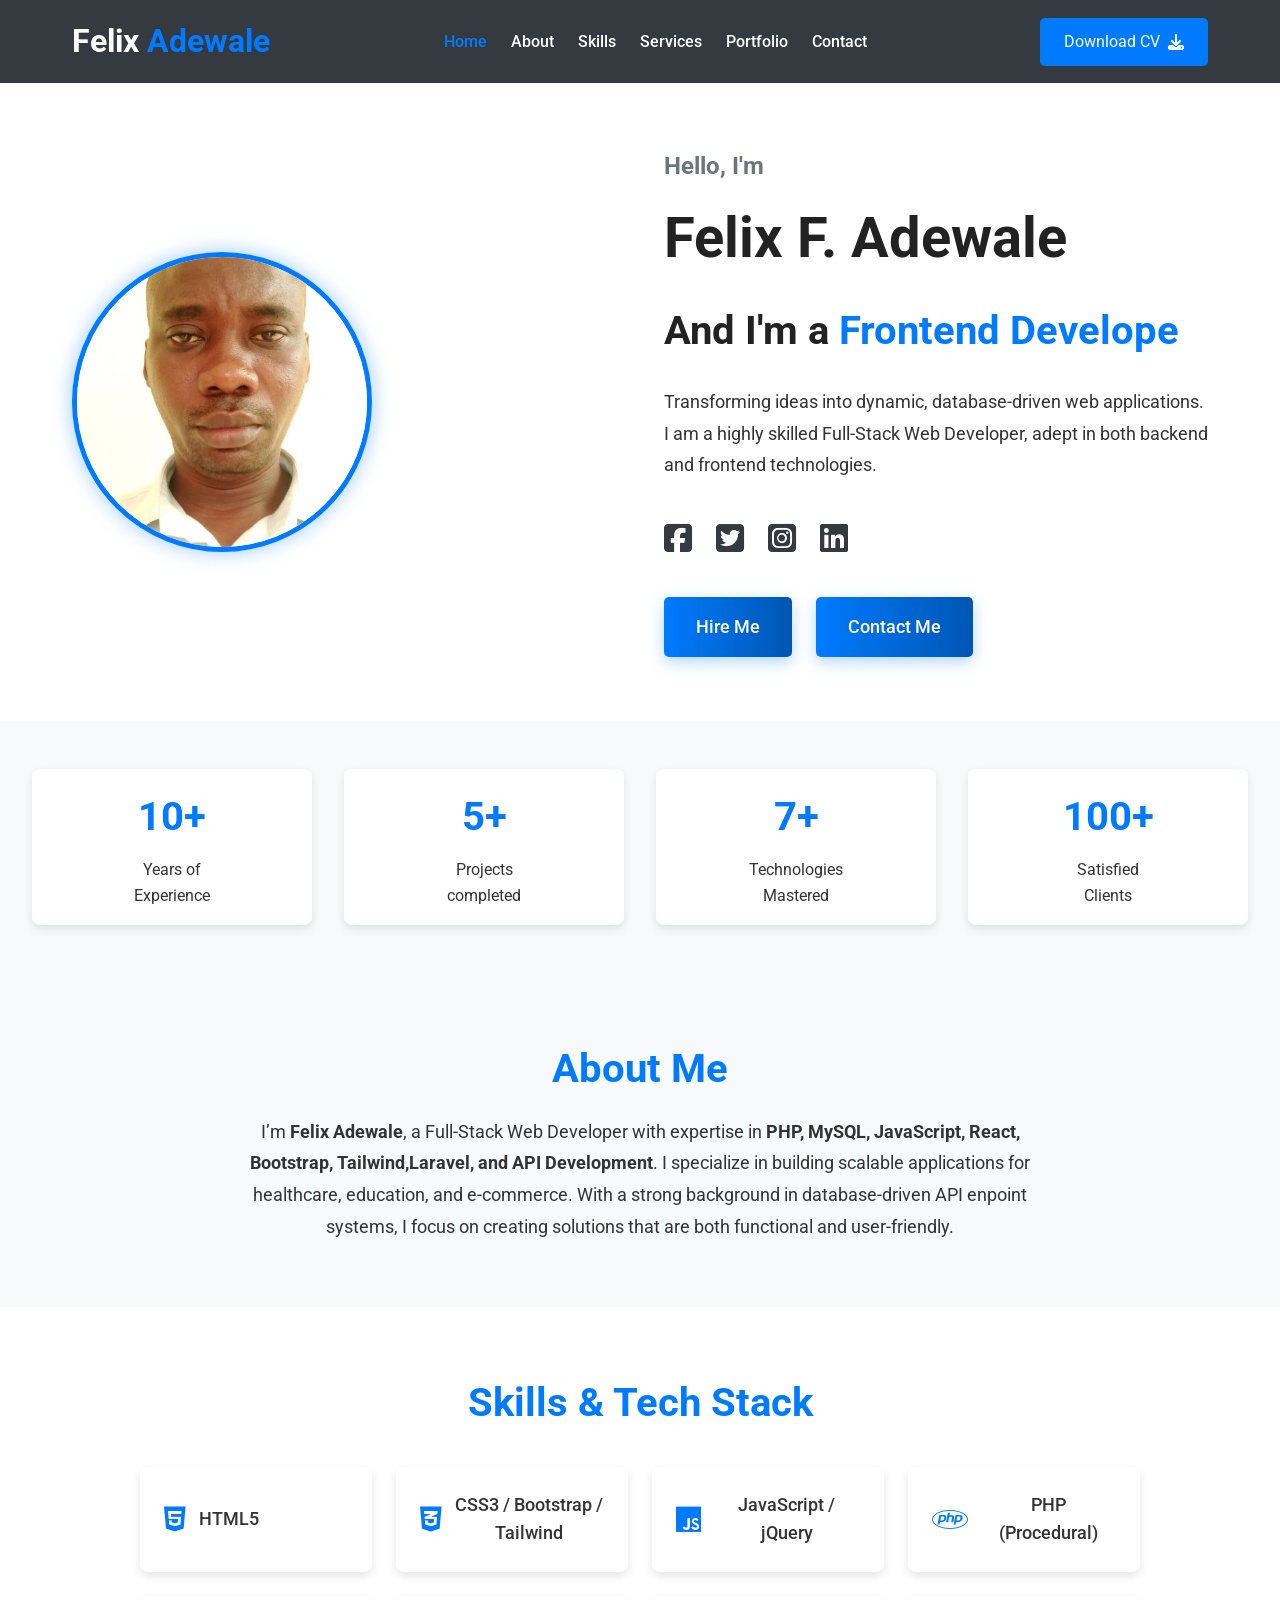
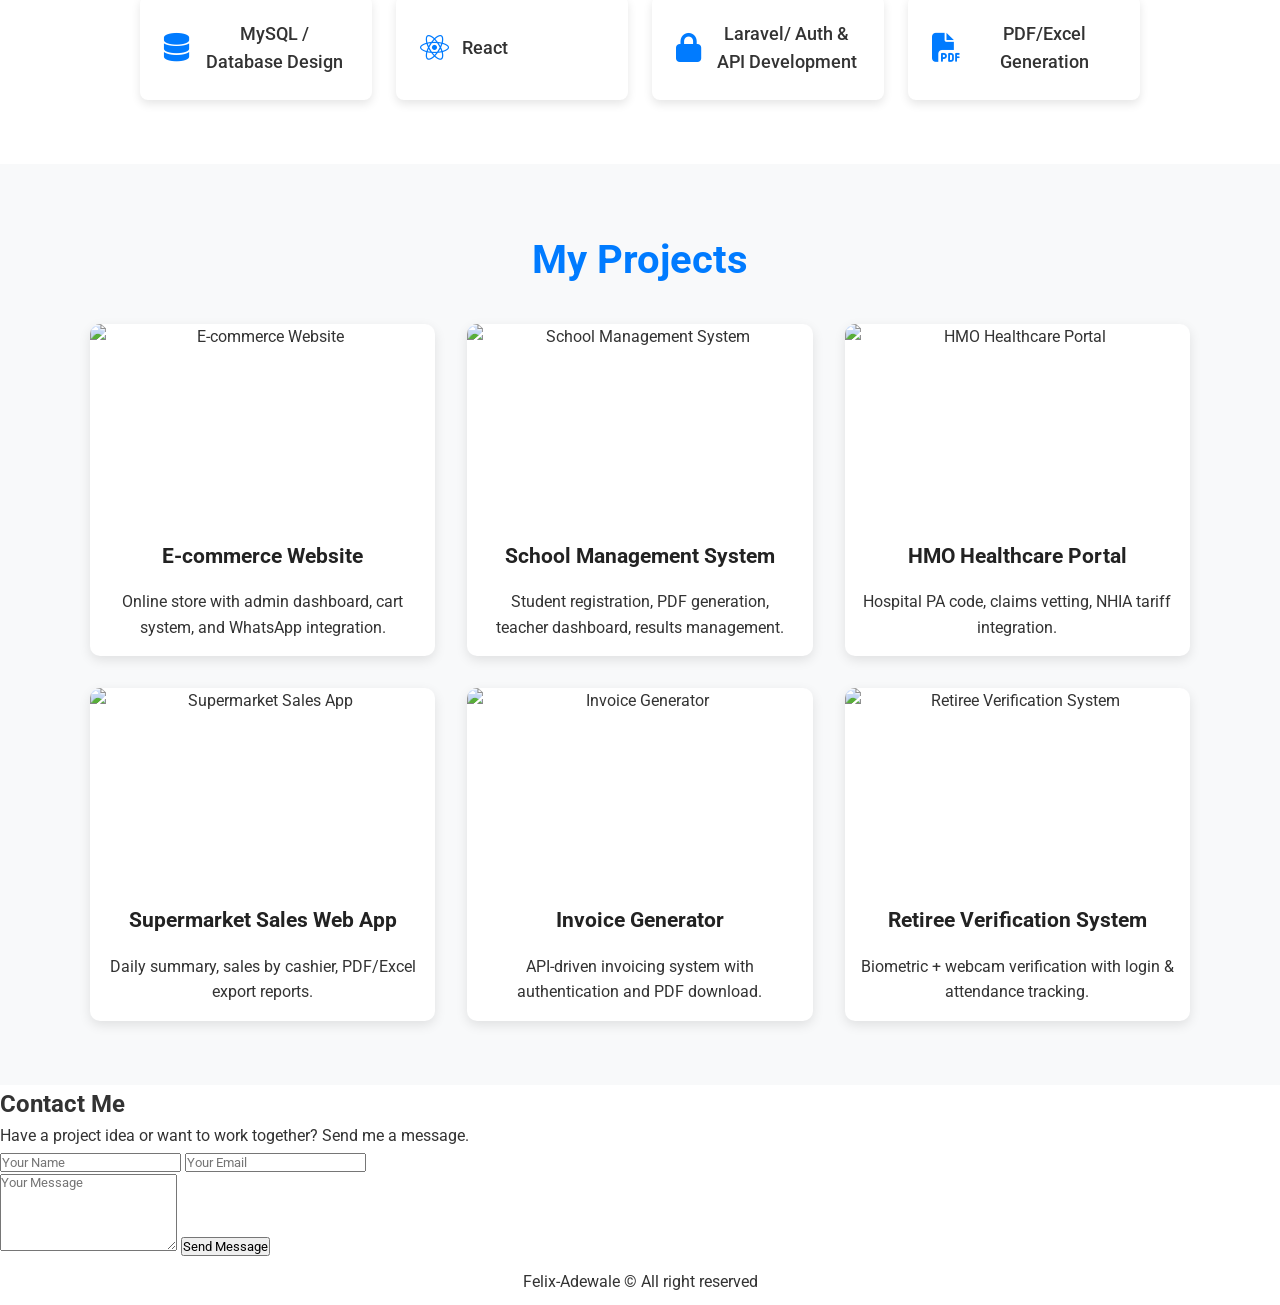
==== index.html @ 38508c54 "updated" ====
<!DOCTYPE html>
<html lang="en">
<head>
    <meta charset="UTF-8">
    <meta name="viewport" content="width=device-width, initial-scale=1.0">
    <title>Felix-Adewale Portfolio</title>
    <link rel="stylesheet" href="https://cdnjs.cloudflare.com/ajax/libs/font-awesome/6.5.2/css/all.min.css" integrity="sha512-SnH5WK+bZxgPHs44uWIX+LLJAJ9/2PkPKZ5QiAj6Ta86w+fsb2TkcmfRyVX3pBnMFcV7oQPJkl9QevSCWr3W6A==" crossorigin="anonymous" referrerpolicy="no-referrer" />
    <link rel="stylesheet" href="style.css">
    <link rel="stylesheet" href="animation.css">
    <script src="https://cdn.tailwindcss.com"></script>
    <link href="https://fonts.googleapis.com/css?family=Roboto&display=swap" rel="stylesheet">
    <script src="app.js" defer></script>
</head>
<body>
    <header>
        <nav class="navbar">
            <a href="#" class="logo" style="--1: 1">Felix<span> Adewale</span></a>

            <div class="hamburger-menu">
                <i class="fa-solid fa-bars"></i>
            </div>

            <ul class="nav-links">
                <li><a href="#" class="active" style="--1: 2">Home</a></li>
                <li><a href="#" style="--1: 3">About</a></li>
                <li><a href="#" style="--1: 4">Skills</a></li>
                <li><a href="#" style="--1: 5">Services</a></li>
                <li><a href="#" style="--1: 6">Portfolio</a></li>
                <li><a href="#" style="--1: 7">Contact</a></li>
            </ul>

            <a href="assets/cv/🌐 Felix Funmibi Adewale Web Developer's Portfolio.docx" target="_blank" class="cvbtn" style="--1:8">Download CV<i class="fa-solid fa-download"></i></a>
        </nav>
    </header>

    <section id="home" class="hero-container">
        <div class="hero-image hero-image-animation">
            <img src="./assets/images/felix.jpg" alt="Felix Adewale">
        </div>

        <div class="hero-content hero-content-animation">
            <h3 style="--1:1">Hello, I'm </h3>
            <h1 style="--1:2">Felix F. Adewale</h1>
            <h2 style="--1:3">And I'm a <span id="typing-text"></span></h2>
            <p style="--1:4">Transforming ideas into dynamic, database-driven web applications. I am a highly skilled Full-Stack Web Developer, adept in both backend and frontend technologies.</p>

            <div class="social-icons" style="--1:5">
                <a href=""><i class="fa-brands fa-square-facebook"></i></a>
                <a href=""><i class="fa-brands fa-square-twitter"></i></a>
                <a href=""><i class="fa-brands fa-square-instagram"></i></a>
                <a href=""><i class="fa-brands fa-linkedin"></i></a> </div>
            
            <div class="hero-btn" style="--1:6">
                <a href="" class="btn">Hire Me</a>
                <a href="" class="btn">Contact Me</a>
            </div>
        </div>
    </section>

    <section class="stats stats-animation">
        <div class="stat">
            <h2>10+</h2>
            <span>Years of<br> Experience</span>
        </div>
        <div class="stat">
            <h2>5+</h2>
            <span>Projects <br>completed</span>
        </div>
        <div class="stat">
            <h2>7+</h2>
            <span>Technologies <br>Mastered</span>
        </div>
        <div class="stat">
            <h2>100+</h2>
            <span>Satisfied <br>Clients</span>
        </div>
    </section>
    <!-- cont'd  -->
         <!-- About Section -->
    <section id="about" class="about">
        <div class="container">
            <h2>About Me</h2>
            <p>
                I’m <strong>Felix Adewale</strong>, a Full-Stack Web Developer with expertise in 
                <strong>PHP, MySQL, JavaScript, React, Bootstrap, Tailwind,Laravel, and API Development</strong>. 
                I specialize in building scalable applications for healthcare, education, and e-commerce. 
                With a strong background in database-driven API enpoint systems, I focus on creating solutions that are both functional and user-friendly.
            </p>
        </div>
    </section>

    <!-- Skills Section -->
    <section id="skills" class="skills">
        <div class="container">
            <h2>Skills & Tech Stack</h2>
            <div class="skills-grid">
                <div class="skill"><i class="fa-brands fa-html5"></i> HTML5</div>
                <div class="skill"><i class="fa-brands fa-css3-alt"></i> CSS3 / Bootstrap / Tailwind</div>
                <div class="skill"><i class="fa-brands fa-js"></i> JavaScript / jQuery</div>
                <div class="skill"><i class="fa-brands fa-php"></i> PHP (Procedural)</div>
                <div class="skill"><i class="fa-solid fa-database"></i> MySQL / Database Design</div>
                <div class="skill"><i class="fa-brands fa-react"></i> React</div>
                <div class="skill"><i class="fa-solid fa-lock"></i> Laravel/ Auth & API Development</div>
                <div class="skill"><i class="fa-solid fa-file-pdf"></i> PDF/Excel Generation</div>
            </div>
        </div>
    </section>

    <!-- Portfolio Section -->
    <section id="portfolio" class="portfolio">
        <div class="container">
            <h2>My Projects</h2>
            <div class="portfolio-grid">
                <div class="project-card">
                    <img src="./assets/images/ecommerce.jpg" alt="E-commerce Website">
                    <h3>E-commerce Website</h3>
                    <p>Online store with admin dashboard, cart system, and WhatsApp integration.</p>
                </div>
                <div class="project-card">
                    <img src="./assets/images/school.jpg" alt="School Management System">
                    <h3>School Management System</h3>
                    <p>Student registration, PDF generation, teacher dashboard, results management.</p>
                </div>
                <div class="project-card">
                    <img src="./assets/images/hmo.png" alt="HMO Healthcare Portal">
                    <h3>HMO Healthcare Portal</h3>
                    <p>Hospital PA code, claims vetting, NHIA tariff integration.</p>
                </div>
                <div class="project-card">
                    <img src="./assets/images/sales.jpg" alt="Supermarket Sales App">
                    <h3>Supermarket Sales Web App</h3>
                    <p>Daily summary, sales by cashier, PDF/Excel export reports.</p>
                </div>
                <div class="project-card">
                    <img src="./assets/images/invoice.jpg" alt="Invoice Generator">
                    <h3>Invoice Generator</h3>
                    <p>API-driven invoicing system with authentication and PDF download.</p>
                </div>
                <div class="project-card">
                    <img src="./assets/images/retiree.jpg" alt="Retiree Verification System">
                    <h3>Retiree Verification System</h3>
                    <p>Biometric + webcam verification with login & attendance tracking.</p>
                </div>
            </div>
        </div>
    </section>
    <!-- Contact Section -->
<section id="contact" class="py-20 bg-gray-50">
  <div class="max-w-4xl mx-auto text-center">
    <h2 class="text-3xl font-bold text-gray-800 mb-6">Contact Me</h2>
    <p class="text-gray-600 mb-8">Have a project idea or want to work together? Send me a message.</p>

    <form action="https://formspree.io/f/mpwyodkz" method="POST" class="space-y-6">
      <div class="grid grid-cols-1 md:grid-cols-2 gap-6">
        <!-- Name -->
        <input 
          type="text" 
          name="name" 
          placeholder="Your Name" 
          class="w-full px-4 py-3 border rounded-lg focus:outline-none focus:ring-2 focus:ring-blue-500"
          required
        />
        <!-- Email -->
        <input 
          type="email" 
          name="email" 
          placeholder="Your Email" 
          class="w-full px-4 py-3 border rounded-lg focus:outline-none focus:ring-2 focus:ring-blue-500"
          required
        />
      </div>

      <!-- Message -->
      <textarea 
        name="message" 
        rows="5" 
        placeholder="Your Message" 
        class="w-full px-4 py-3 border rounded-lg focus:outline-none focus:ring-2 focus:ring-blue-500"
        required
      ></textarea>

      <!-- Submit Button -->
      <button 
        type="submit" 
        class="px-6 py-3 bg-blue-600 text-white rounded-lg shadow hover:bg-blue-700 transition"
      >
        Send Message
      </button>
    </form>
  </div>
</section>

<footer class='footer'>
<p>Felix-Adewale &copy All right reserved</p>
</footer>
</body>
</html>
---- style.css ----
/* Base Styles (for larger screens first, mobile styles will override or adjust) */
:root {
    --primary-color: #007bff;
    --secondary-color: #6c757d;
    --dark-color: #343a40;
    --light-color: #f8f9fa;
    --white-color: #ffffff;
    --text-color: #333;
    --heading-color: #222;
    --gradient-start: #007bff;
    --gradient-end: #0056b3;
}

* {
    margin: 0;
    padding: 0;
    box-sizing: border-box;
    font-family: 'Roboto', sans-serif;
}

body {
    line-height: 1.6;
    color: var(--text-color);
}

a {
    text-decoration: none;
    color: var(--primary-color);
}

ul {
    list-style: none;
}

img {
    max-width: 100%;
    height: auto;
    display: block;
}

/* Header & Navbar */
header {
    background: var(--dark-color);
    color: var(--white-color);
    padding: 1rem 0;
    position: sticky;
    top: 0;
    z-index: 1000;
}

.navbar {
    display: flex;
    justify-content: space-between;
    align-items: center;
    max-width: 1200px;
    margin: 0 auto;
    padding: 0 2rem; /* Add padding for smaller screens */
}

.logo {
    font-size: 2rem;
    font-weight: bold;
    color: var(--white-color);
}

.logo span {
    color: var(--primary-color);
}

.nav-links {
    display: flex; /* Display as row on larger screens */
    gap: 1.5rem;
}

.nav-links li a {
    color: var(--white-color);
    font-weight: 500;
    transition: color 0.3s ease;
}

.nav-links li a:hover,
.nav-links li a.active {
    color: var(--primary-color);
}

.cvbtn {
    background: var(--primary-color);
    color: var(--white-color);
    padding: 0.7rem 1.5rem;
    border-radius: 5px;
    transition: background 0.3s ease;
    display: flex;
    align-items: center;
    gap: 0.5rem;
}

.cvbtn:hover {
    background: var(--gradient-end);
}

.hamburger-menu {
    display: none; /* Hidden on large screens */
    font-size: 2rem;
    cursor: pointer;
    color: var(--white-color);
}

.header-social-icons {
    display: flex; /* Hidden on large screens by default */
    gap: 1rem;
}

.header-social-icons a {
    color: var(--white-color);
    font-size: 1.5rem;
    transition: color 0.3s ease;
}

.header-social-icons a:hover {
    color: var(--primary-color);
}


/* Hero Section */
.hero-container {
    display: flex;
    flex-direction: row; /* Default for larger screens */
    justify-content: center;
    align-items: center;
    gap: 3rem;
    padding: 4rem 2rem;
    max-width: 1200px;
    margin: 0 auto;
}

.hero-image {
    flex: 1;
    text-align: center;
}

.hero-image img {
    border-radius: 50%;
    width: 300px; /* Adjust as needed */
    height: 300px; /* Adjust as needed */
    object-fit: cover;
    border: 5px solid var(--primary-color);
    box-shadow: 0 0 20px rgba(0, 123, 255, 0.4);
}

.hero-content {
    flex: 1;
    text-align: left;
}

.hero-content h3 {
    font-size: 1.5rem;
    color: var(--secondary-color);
    margin-bottom: 0.5rem;
}

.hero-content h1 {
    font-size: 3.5rem;
    color: var(--heading-color);
    margin-bottom: 1rem;
}

.hero-content h2 {
    font-size: 2.5rem;
    color: var(--heading-color);
    margin-bottom: 1.5rem;
}

.hero-content h2 span {
    color: var(--primary-color);
}

.hero-content p {
    font-size: 1.1rem;
    line-height: 1.8;
    margin-bottom: 2rem;
}

.social-icons {
    display: flex;
    gap: 1.5rem;
    margin-bottom: 2rem;
}

.social-icons a {
    font-size: 2rem;
    color: var(--dark-color);
    transition: color 0.3s ease;
}

.social-icons a:hover {
    color: var(--primary-color);
}

.hero-btn {
    display: flex;
    gap: 1.5rem;
}

.btn {
    background: linear-gradient(to right, var(--gradient-start), var(--gradient-end));
    color: var(--white-color);
    padding: 1rem 2rem;
    border-radius: 5px;
    font-size: 1.1rem;
    font-weight: 500;
    transition: transform 0.3s ease, box-shadow 0.3s ease;
    box-shadow: 0 5px 15px rgba(0, 123, 255, 0.3);
}

.btn:hover {
    transform: translateY(-3px);
    box-shadow: 0 8px 20px rgba(0, 123, 255, 0.4);
}

/* Stats Section */
.stats {
    display: flex;
    justify-content: space-around;
    align-items: center;
    padding: 3rem 2rem;
    background-color: var(--light-color);
    text-align: center;
    flex-wrap: wrap; /* Allow items to wrap on smaller screens */
    gap: 2rem; /* Gap between stat items */
}

.stat {
    flex: 1;
    min-width: 150px; /* Ensure stats don't get too small */
    padding: 1rem;
    background-color: var(--white-color);
    border-radius: 8px;
    box-shadow: 0 4px 10px rgba(0, 0, 0, 0.1);
    transition: transform 0.3s ease;
}

.stat:hover {
    transform: translateY(-5px);
}

.stat h2 {
    font-size: 2.5rem;
    color: var(--primary-color);
    margin-bottom: 0.5rem;
}

.stat span {
    font-size: 1rem;
    color: var(--text-color);
    line-height: 1.4;
}

/* --- Media Queries --- */

/* For screens smaller than 992px (typical for tablets and smaller desktops) */
@media (max-width: 992px) {
    .navbar {
        padding: 0 1.5rem;
    }

    .nav-links {
        gap: 1rem;
    }

    .cvbtn {
        padding: 0.6rem 1.2rem;
        font-size: 0.9rem;
    }

    .hero-container {
        flex-direction: column; /* Stack image and content vertically */
        text-align: center; /* Center text for stacked layout */
        padding: 3rem 1.5rem;
    }

    .hero-image {
        margin-bottom: 2rem;
    }

    .hero-content {
        text-align: center; /* Center text for stacked layout */
    }

    .hero-content h1 {
        font-size: 3rem;
    }

    .hero-content h2 {
        font-size: 2rem;
    }

    .social-icons {
        justify-content: center; /* Center social icons */
    }

    .hero-btn {
        justify-content: center; /* Center buttons */
    }

    .stats {
        flex-direction: column; /* Stack stats vertically */
        padding: 2rem 1.5rem;
    }

    .stat {
        width: 100%; /* Make stats take full width */
        max-width: 300px; /* Limit max width for better appearance */
    }
}

/* For screens smaller than 768px (typical for larger phones and tablets) */
@media (max-width: 768px) {
    .nav-links {
        display: none; /* Hide navigation links by default */
        flex-direction: column; /* Stack links vertically when shown */
        background: var(--dark-color);
        position: absolute;
        top: 60px; /* Adjust based on header height */
        left: 0;
        width: 100%;
        padding: 1rem 0;
        text-align: center;
        box-shadow: 0 2px 5px rgba(0, 0, 0, 0.2);
    }

    .nav-links.active {
        display: flex; /* Show navigation links when active */
    }

    .nav-links li {
        margin: 1rem 0;
    }

    .hamburger-menu {
        display: block; /* Show hamburger icon */
    }

    .cvbtn {
        display: none; /* Hide CV button on smaller screens */
    }

    .header-social-icons {
        display: none; /* Hidden on smaller screens (can be shown if desired in mobile menu) */
    }

    .navbar {
        padding: 0 1rem;
    }

    .hero-content h1 {
        font-size: 2.5rem;
    }

    .hero-content h2 {
        font-size: 1.8rem;
    }

    .hero-content p {
        font-size: 1rem;
    }

    .hero-btn {
        flex-direction: column; /* Stack buttons vertically */
        gap: 1rem;
    }

    .btn {
        width: 100%; /* Make buttons full width */
        padding: 0.8rem 1.5rem;
        font-size: 1rem;
    }
}

/* For screens smaller than 480px (typical for most phones) */
@media (max-width: 480px) {
    .logo {
        font-size: 1.8rem;
    }

    .hero-container {
        padding: 2rem 1rem;
    }

    .hero-content h1 {
        font-size: 2rem;
    }

    .hero-content h2 {
        font-size: 1.5rem;
    }

    .hero-image img {
        width: 200px;
        height: 200px;
    }

    .social-icons a {
        font-size: 1.8rem;
    }

    .stat h2 {
        font-size: 2rem;
    }
}
/* cont'd */
/* About Section */
.about {
    padding: 4rem 2rem;
    background: var(--light-color);
    text-align: center;
}
.about h2 {
    font-size: 2.5rem;
    margin-bottom: 1rem;
    color: var(--primary-color);
}
.about p {
    max-width: 800px;
    margin: 0 auto;
    font-size: 1.1rem;
    line-height: 1.8;
    color: var(--text-color);
}

/* Skills Section */
.skills {
    padding: 4rem 2rem;
    text-align: center;
}
.skills h2 {
    font-size: 2.5rem;
    margin-bottom: 2rem;
    color: var(--primary-color);
}
.skills-grid {
    display: grid;
    grid-template-columns: repeat(auto-fit, minmax(200px, 1fr));
    gap: 1.5rem;
    max-width: 1000px;
    margin: 0 auto;
}
.skill {
    background: var(--white-color);
    padding: 1.5rem;
    border-radius: 8px;
    box-shadow: 0 4px 10px rgba(0, 0, 0, 0.1);
    font-size: 1.1rem;
    font-weight: 500;
    display: flex;
    align-items: center;
    gap: 0.8rem;
    transition: transform 0.3s ease, box-shadow 0.3s ease;
}
.skill i {
    font-size: 1.8rem;
    color: var(--primary-color);
}
.skill:hover {
    transform: translateY(-5px);
    box-shadow: 0 6px 15px rgba(0, 123, 255, 0.3);
}

/* Portfolio Section */
.portfolio {
    padding: 4rem 2rem;
    background: var(--light-color);
    text-align: center;
}
.portfolio h2 {
    font-size: 2.5rem;
    margin-bottom: 2rem;
    color: var(--primary-color);
}
.portfolio-grid {
    display: grid;
    grid-template-columns: repeat(auto-fit, minmax(280px, 1fr));
    gap: 2rem;
    max-width: 1100px;
    margin: 0 auto;
}
.project-card {
    background: var(--white-color);
    border-radius: 10px;
    overflow: hidden;
    box-shadow: 0 4px 12px rgba(0,0,0,0.1);
    transition: transform 0.3s ease, box-shadow 0.3s ease;
}
.project-card img {
    width: 100%;
    height: 200px;
    object-fit: cover;
}
.project-card h3 {
    font-size: 1.3rem;
    margin: 1rem;
    color: var(--heading-color);
}
.project-card p {
    font-size: 1rem;
    color: var(--text-color);
    padding: 0 1rem 1rem;
}
.project-card:hover {
    transform: translateY(-8px);
    box-shadow: 0 8px 20px rgba(0,123,255,0.25);
}

.footer{
    text-align: center;
    background-color: --dark-color;
    padding: 10px;
}
---- animation.css ----
.navbar a, .navbar ul li {
    opacity: 0;
       animation:slideRight 1.5s ease-in-out forwards ;
animation-delay: calc(0.2s * var(--i));
}
@keyframes slideRight{
   0%{
    opacity: 0;
    transform: translateX(-150px);
   }
   100%{
    opacity: 1;
    transform:translateX(0) ;
   }

}
.hero-image-animation {
    opacity: 0;
    animation: zoomBounce 2s ease-in-out forwards;
    animation-delay: 1s;

}
@keyframes zoomBounce {
    0% {
        transform: scale(0.5) rotate(-40deg);
        opacity: 0;
    }
    50% {
        transform: scale(1.1) rotate(0);
        opacity: 1;
    }
    100% {
        transform: scale(1) rotate(0);
        opacity: 1;
    }
}
.hero-content-animation > * {
    opacity: 0;
    animation: fadeIn 1s ease-in-out forwards;
    animation-delay: calc(0.5s * var(--i));
    
}
@keyframes fadeIn {
    0% {
        opacity: 0;
        transform: translateY(50px);
    }
    100% {
        opacity: 1;
        transform: translateY(0);
    }
}
.stats-animation{
    opacity: 0;
    animation: fadeIn 2s ease-in-out forwards;
    animation-delay: 2s;
}
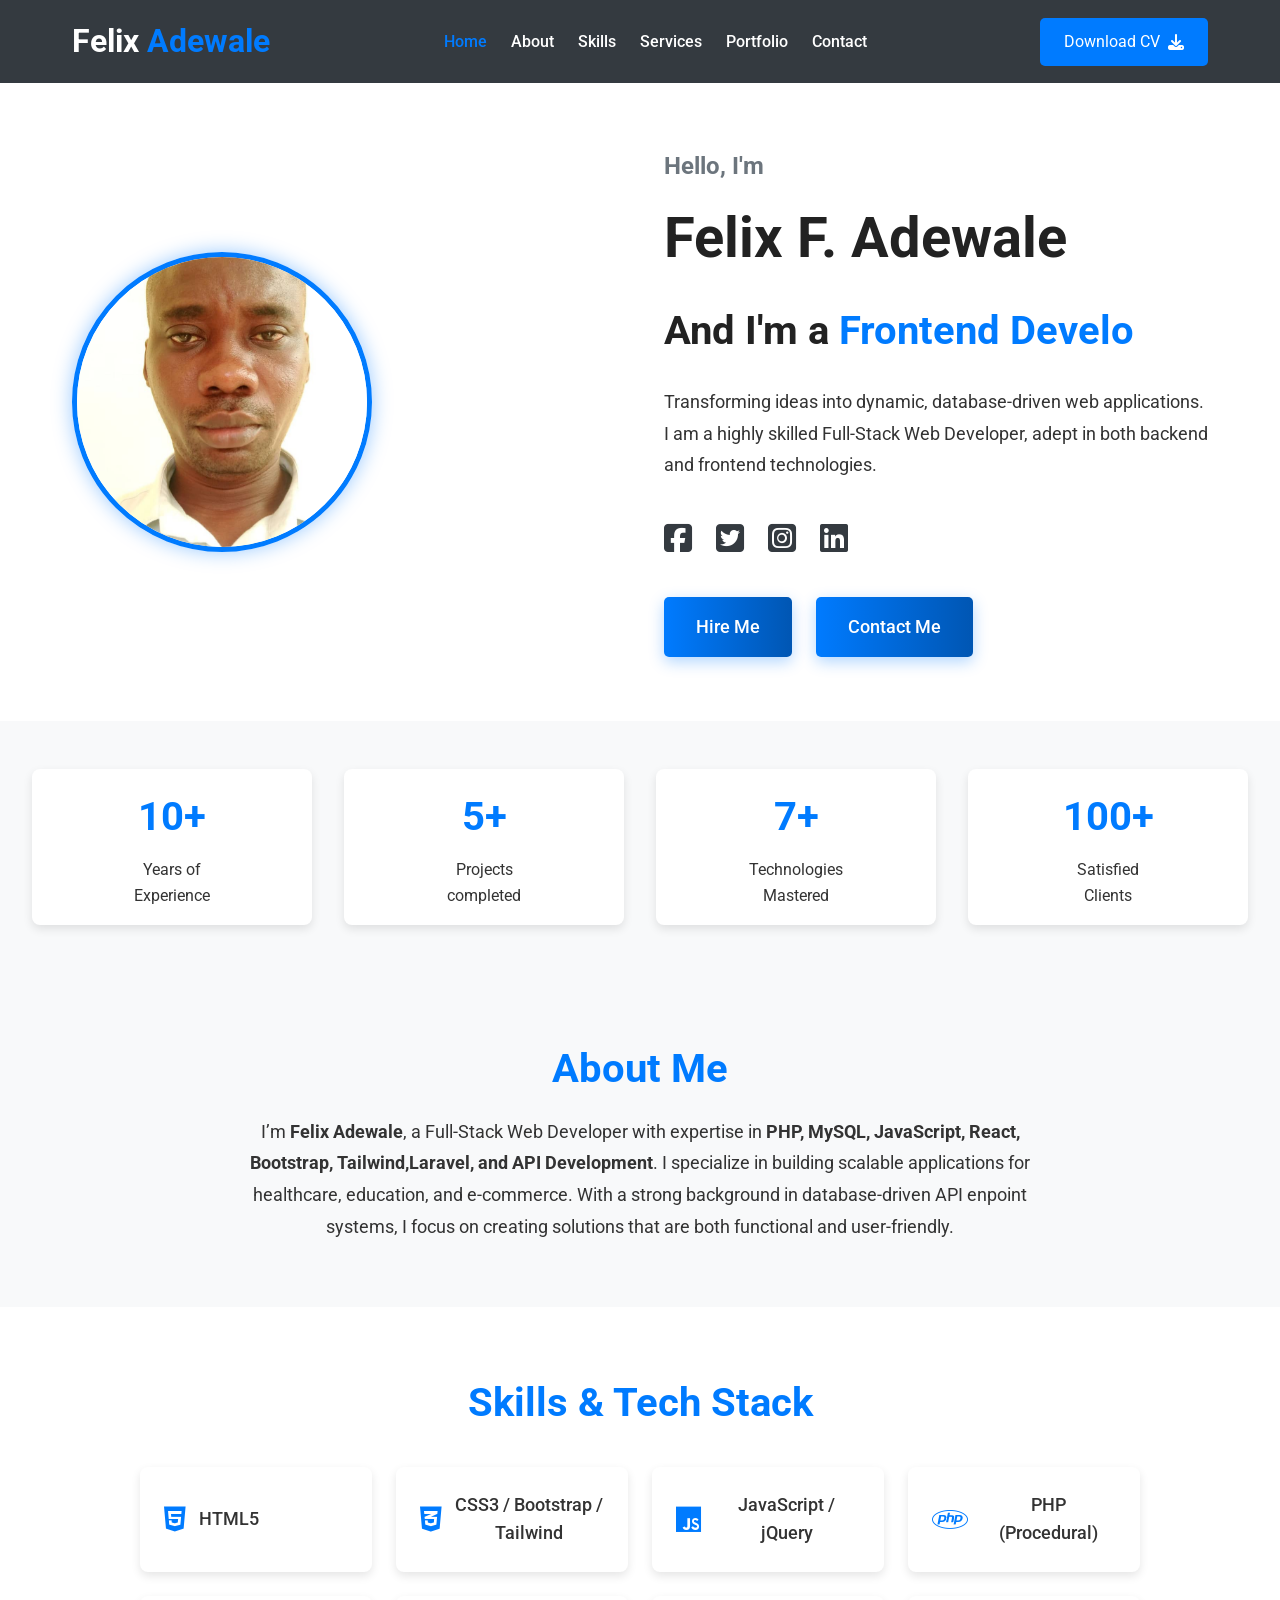
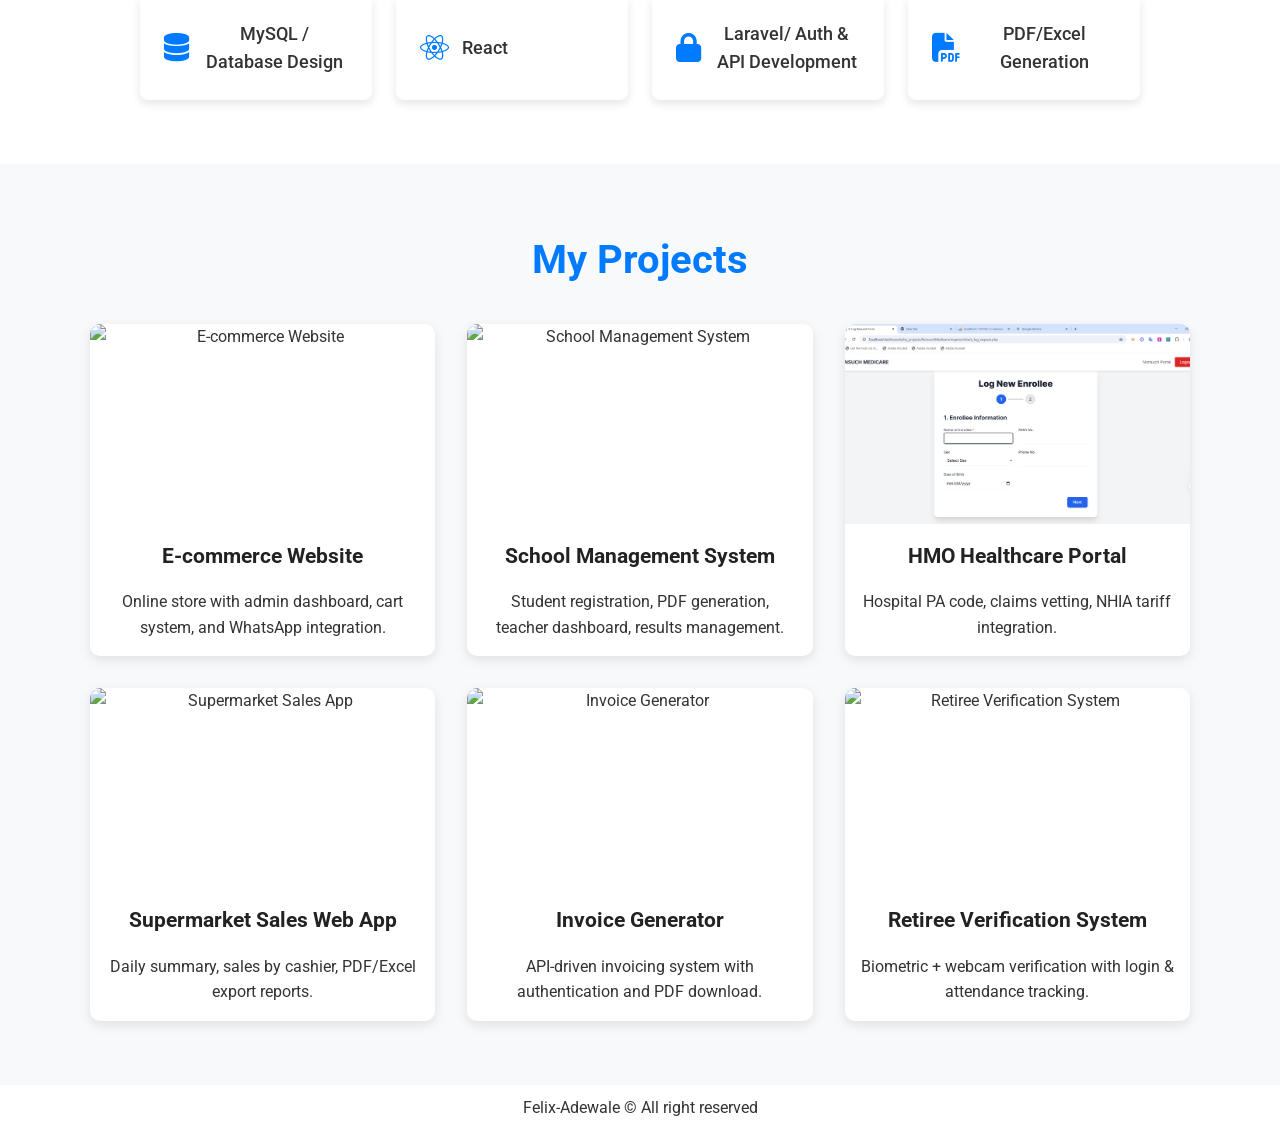
==== commit debb06fe: "updated" ====
--- a/index.html
+++ b/index.html
@@ -7,7 +7,6 @@
     <link rel="stylesheet" href="https://cdnjs.cloudflare.com/ajax/libs/font-awesome/6.5.2/css/all.min.css" integrity="sha512-SnH5WK+bZxgPHs44uWIX+LLJAJ9/2PkPKZ5QiAj6Ta86w+fsb2TkcmfRyVX3pBnMFcV7oQPJkl9QevSCWr3W6A==" crossorigin="anonymous" referrerpolicy="no-referrer" />
     <link rel="stylesheet" href="style.css">
     <link rel="stylesheet" href="animation.css">
-    <script src="https://cdn.tailwindcss.com"></script>
     <link href="https://fonts.googleapis.com/css?family=Roboto&display=swap" rel="stylesheet">
     <script src="app.js" defer></script>
 </head>
@@ -144,52 +143,6 @@
             </div>
         </div>
     </section>
-    <!-- Contact Section -->
-<section id="contact" class="py-20 bg-gray-50">
-  <div class="max-w-4xl mx-auto text-center">
-    <h2 class="text-3xl font-bold text-gray-800 mb-6">Contact Me</h2>
-    <p class="text-gray-600 mb-8">Have a project idea or want to work together? Send me a message.</p>
-
-    <form action="https://formspree.io/f/mpwyodkz" method="POST" class="space-y-6">
-      <div class="grid grid-cols-1 md:grid-cols-2 gap-6">
-        <!-- Name -->
-        <input 
-          type="text" 
-          name="name" 
-          placeholder="Your Name" 
-          class="w-full px-4 py-3 border rounded-lg focus:outline-none focus:ring-2 focus:ring-blue-500"
-          required
-        />
-        <!-- Email -->
-        <input 
-          type="email" 
-          name="email" 
-          placeholder="Your Email" 
-          class="w-full px-4 py-3 border rounded-lg focus:outline-none focus:ring-2 focus:ring-blue-500"
-          required
-        />
-      </div>
-
-      <!-- Message -->
-      <textarea 
-        name="message" 
-        rows="5" 
-        placeholder="Your Message" 
-        class="w-full px-4 py-3 border rounded-lg focus:outline-none focus:ring-2 focus:ring-blue-500"
-        required
-      ></textarea>
-
-      <!-- Submit Button -->
-      <button 
-        type="submit" 
-        class="px-6 py-3 bg-blue-600 text-white rounded-lg shadow hover:bg-blue-700 transition"
-      >
-        Send Message
-      </button>
-    </form>
-  </div>
-</section>
-
 <footer class='footer'>
 <p>Felix-Adewale &copy All right reserved</p>
 </footer>
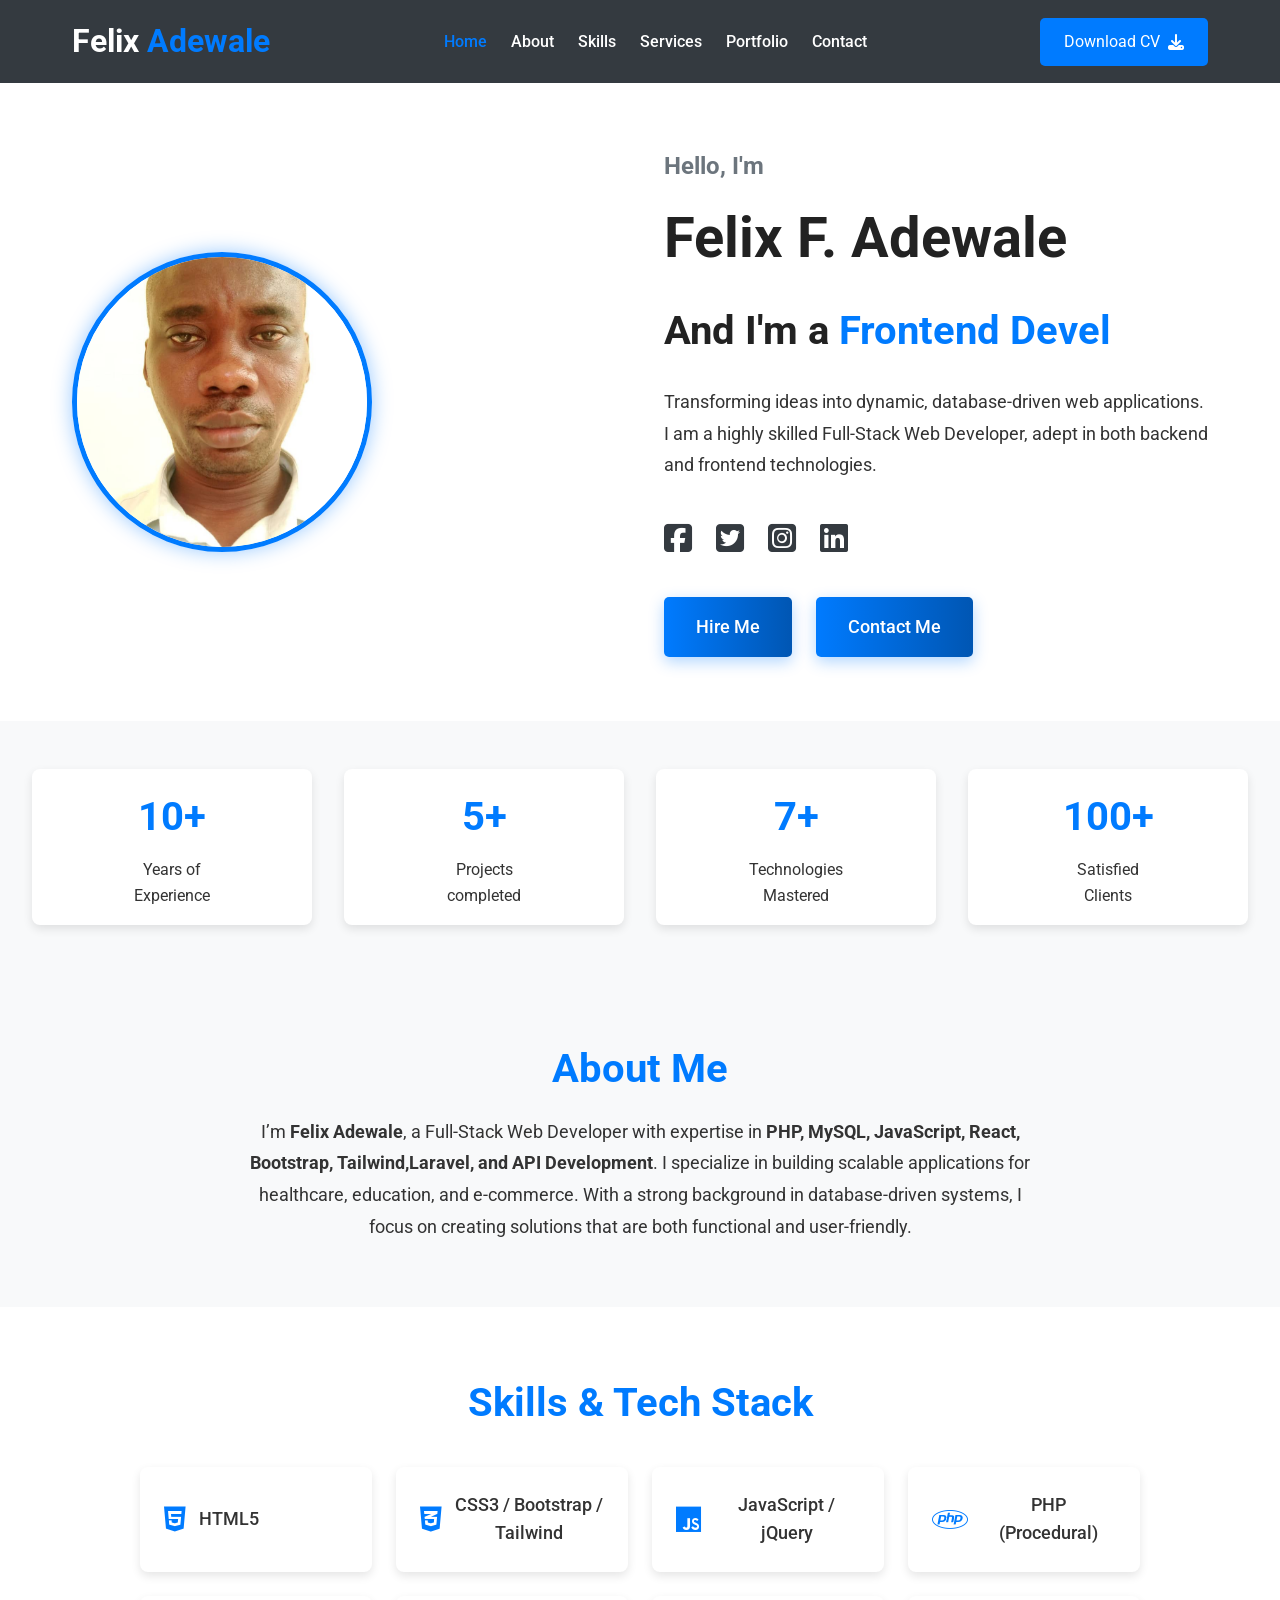
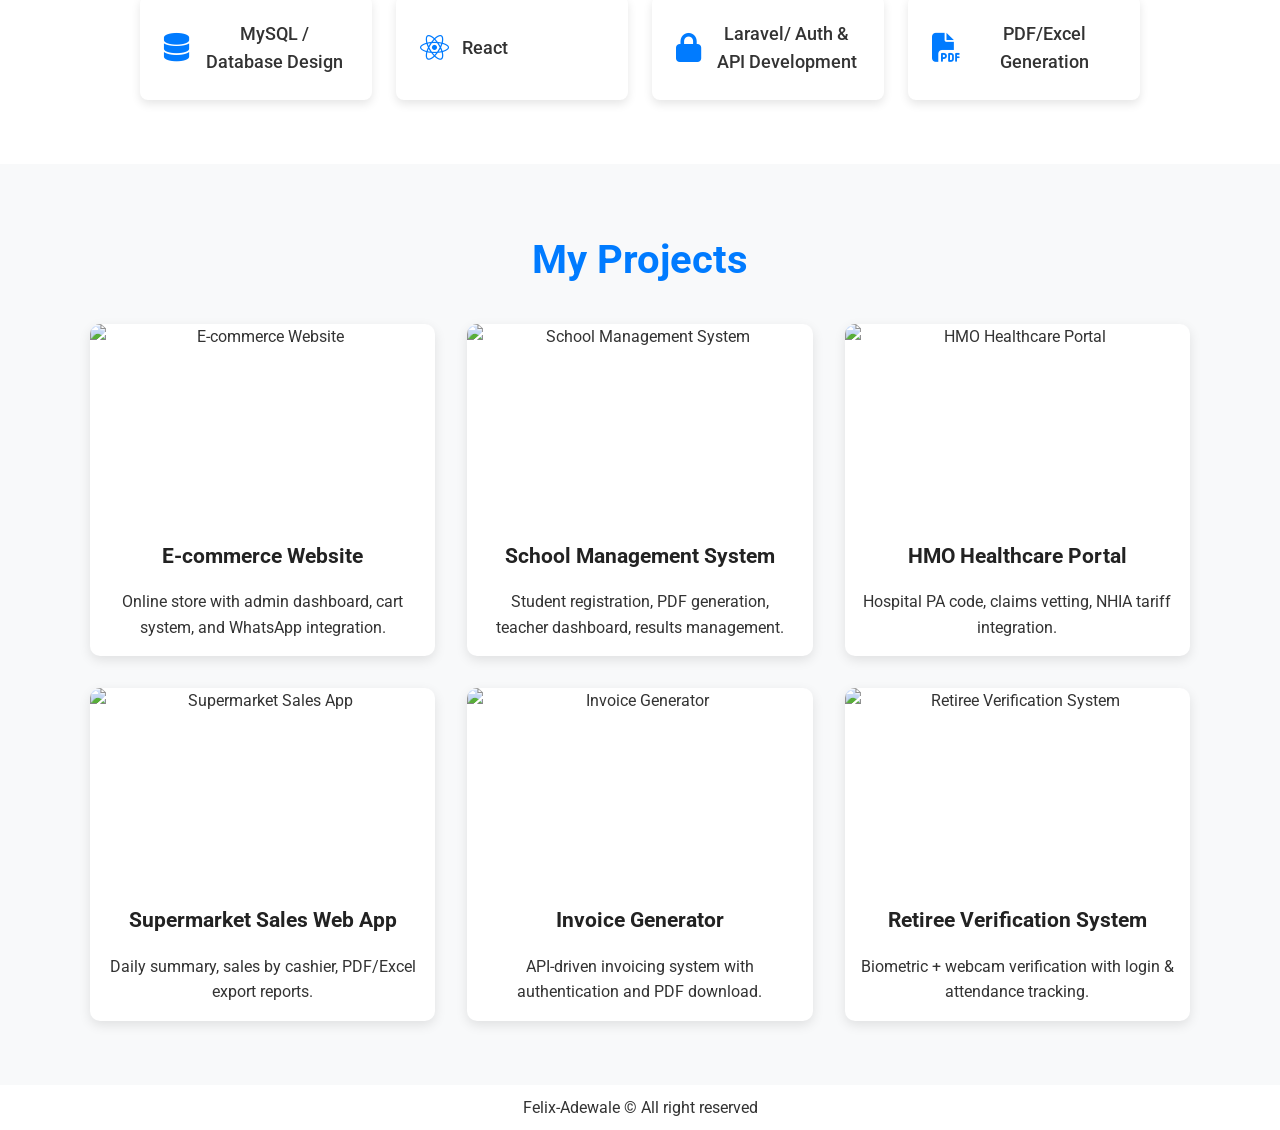
==== commit de8e6b17: "updated my personal portfolio" ====
--- a/index.html
+++ b/index.html
@@ -28,7 +28,7 @@
                 <li><a href="#" style="--1: 7">Contact</a></li>
             </ul>
 
-            <a href="assets/cv/🌐 Felix Funmibi Adewale Web Developer's Portfolio.docx" target="_blank" class="cvbtn" style="--1:8">Download CV<i class="fa-solid fa-download"></i></a>
+            <a href="" class="cvbtn" style="--1:8">Download CV<i class="fa-solid fa-download"></i></a>
         </nav>
     </header>
 
@@ -83,7 +83,7 @@
                 I’m <strong>Felix Adewale</strong>, a Full-Stack Web Developer with expertise in 
                 <strong>PHP, MySQL, JavaScript, React, Bootstrap, Tailwind,Laravel, and API Development</strong>. 
                 I specialize in building scalable applications for healthcare, education, and e-commerce. 
-                With a strong background in database-driven API enpoint systems, I focus on creating solutions that are both functional and user-friendly.
+                With a strong background in database-driven systems, I focus on creating solutions that are both functional and user-friendly.
             </p>
         </div>
     </section>
@@ -121,7 +121,7 @@
                     <p>Student registration, PDF generation, teacher dashboard, results management.</p>
                 </div>
                 <div class="project-card">
-                    <img src="./assets/images/hmo.png" alt="HMO Healthcare Portal">
+                    <img src="./assets/images/hmo.jpg" alt="HMO Healthcare Portal">
                     <h3>HMO Healthcare Portal</h3>
                     <p>Hospital PA code, claims vetting, NHIA tariff integration.</p>
                 </div>
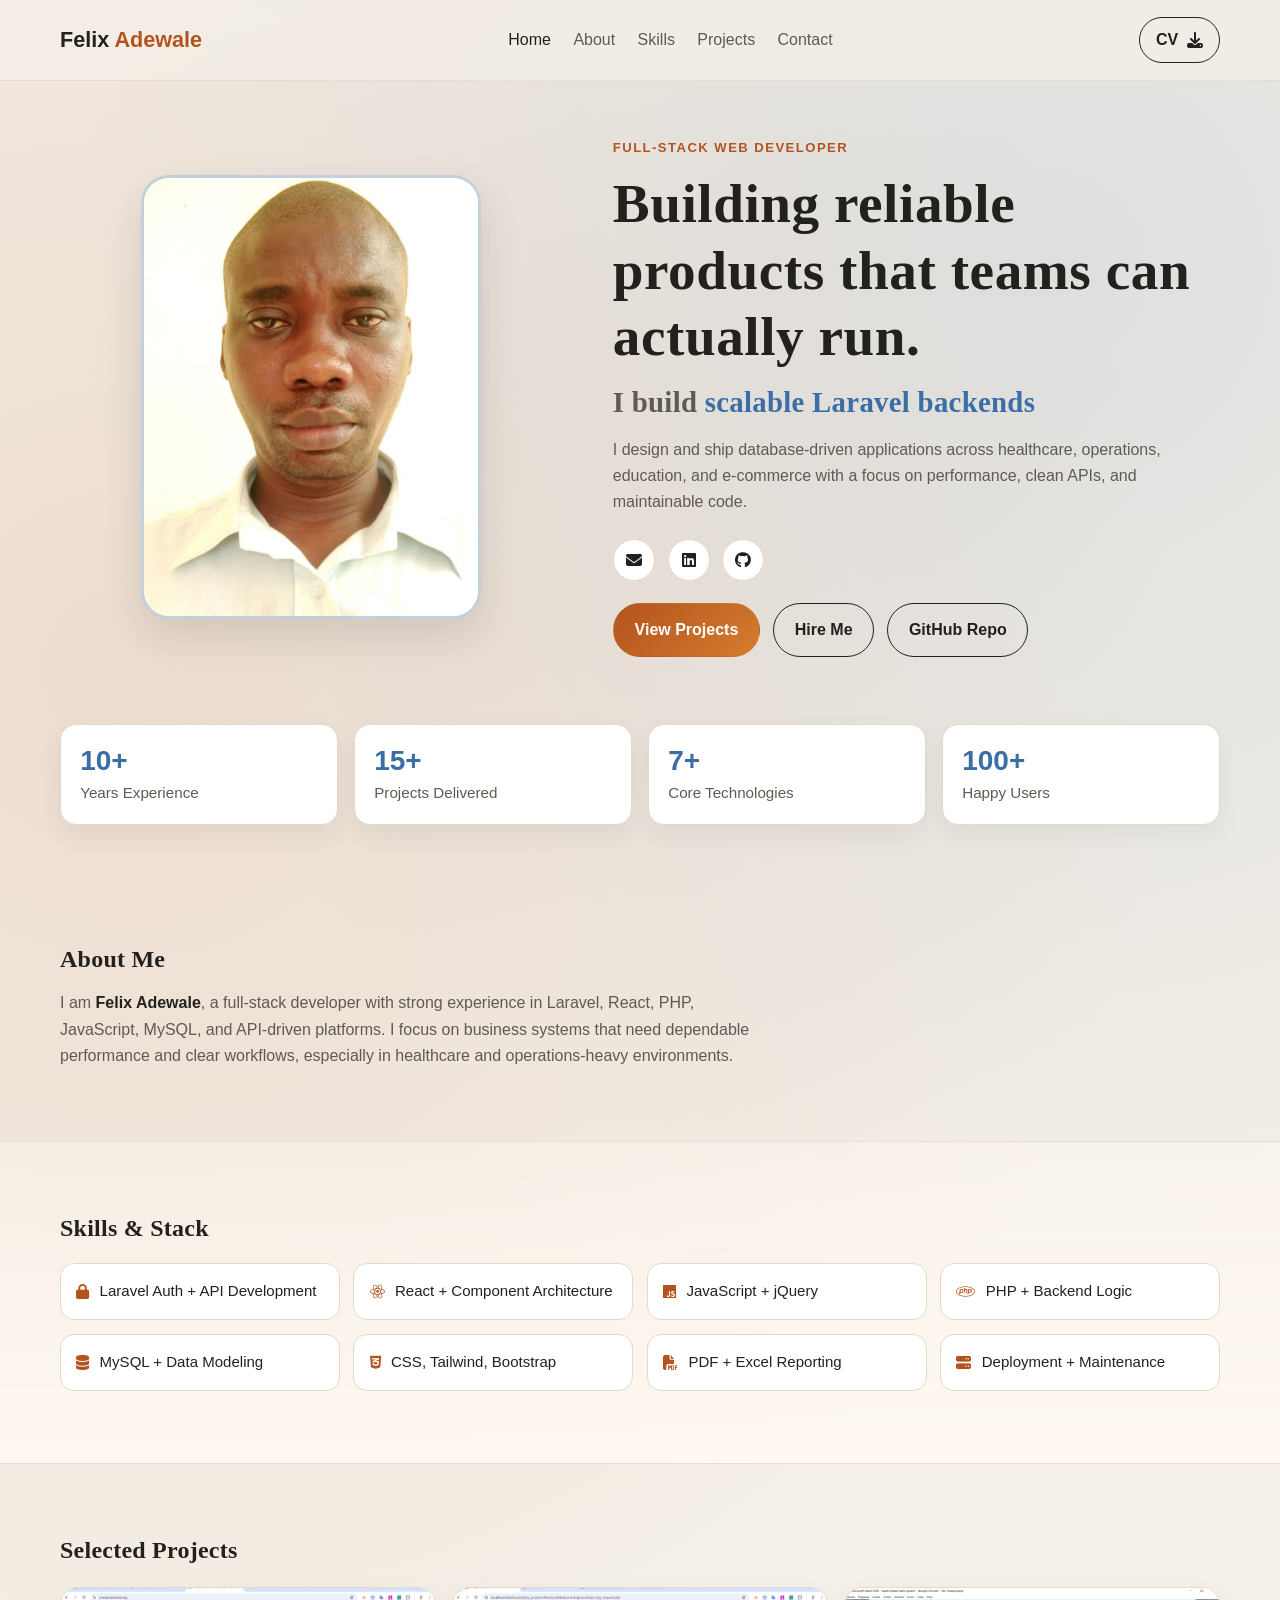
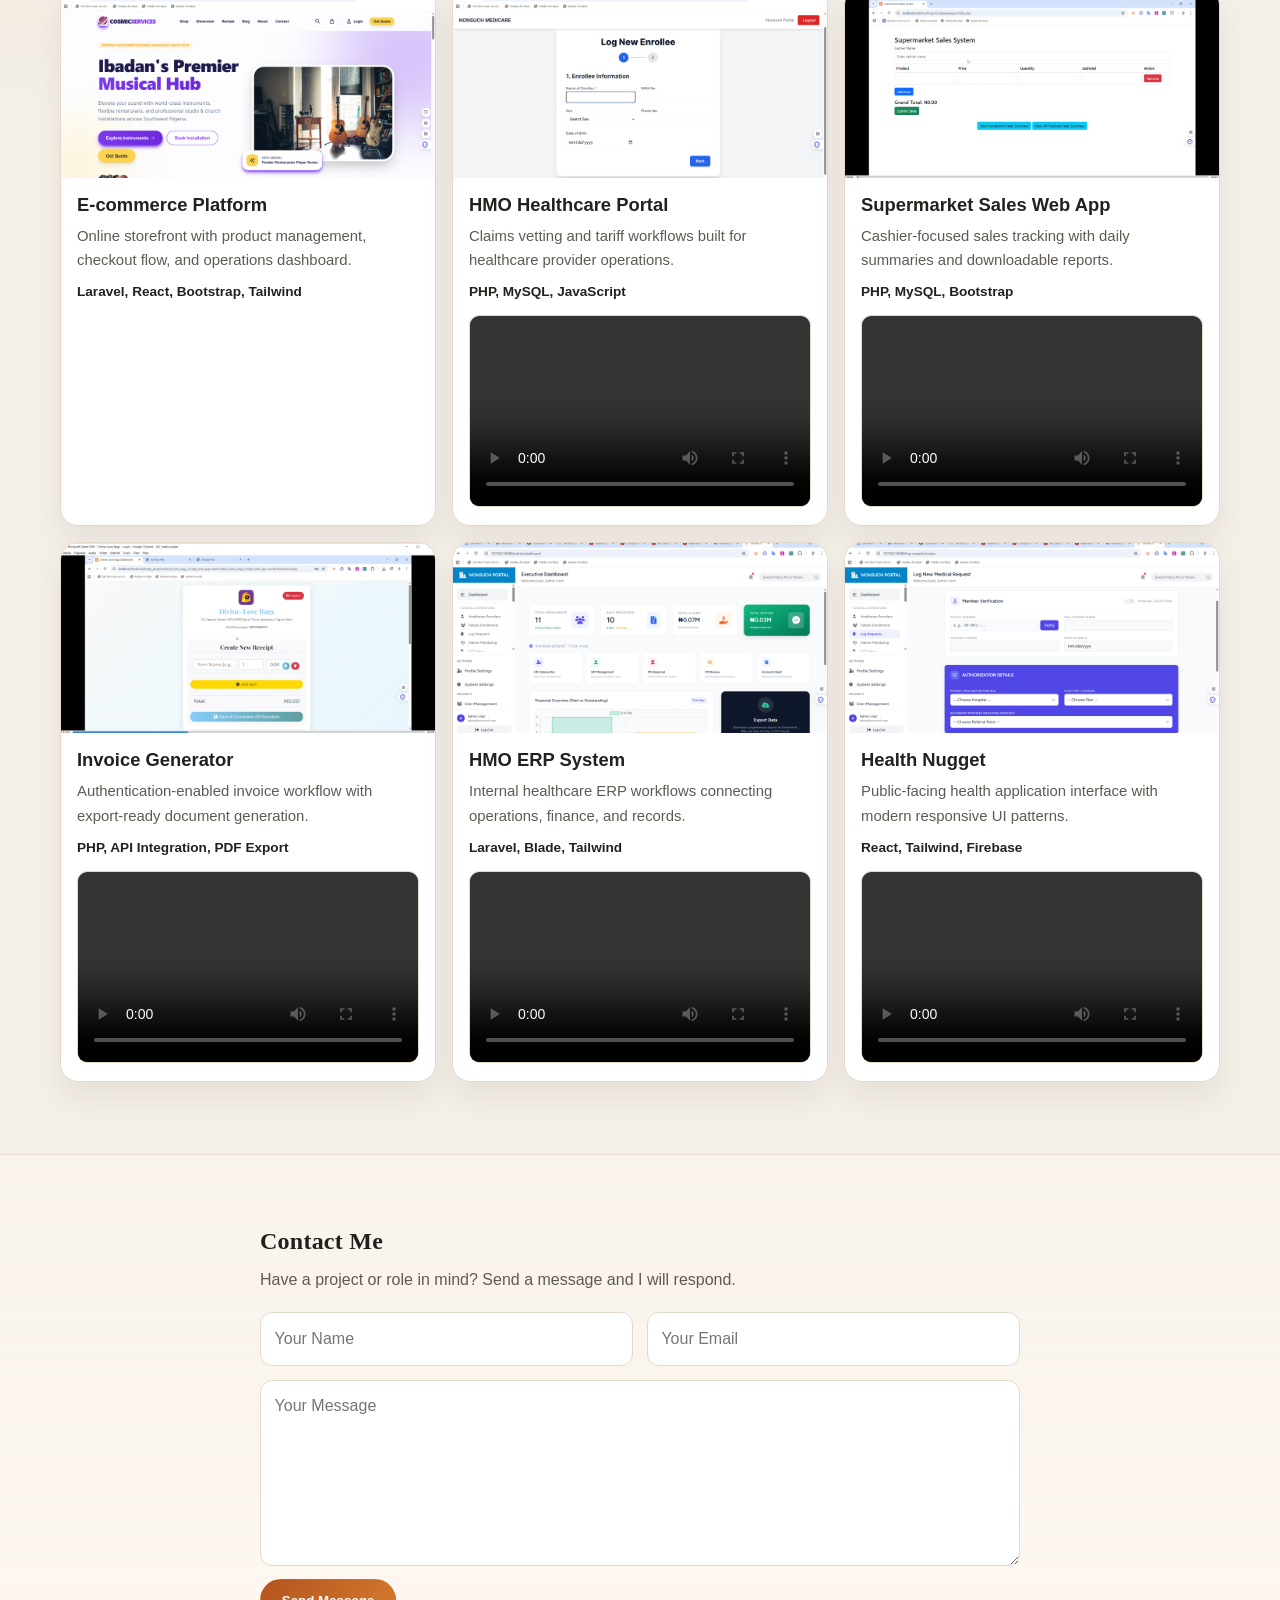
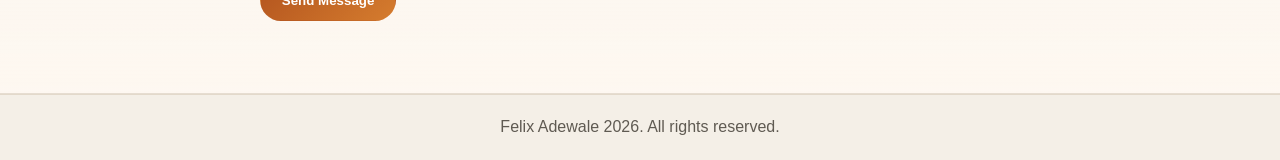
==== commit b9e55de4: "i updated my portfolio with new projects built with laravel, reactjs and firebase" ====
--- a/index.html
+++ b/index.html
@@ -3,148 +3,203 @@
 <head>
     <meta charset="UTF-8">
     <meta name="viewport" content="width=device-width, initial-scale=1.0">
-    <title>Felix-Adewale Portfolio</title>
-    <link rel="stylesheet" href="https://cdnjs.cloudflare.com/ajax/libs/font-awesome/6.5.2/css/all.min.css" integrity="sha512-SnH5WK+bZxgPHs44uWIX+LLJAJ9/2PkPKZ5QiAj6Ta86w+fsb2TkcmfRyVX3pBnMFcV7oQPJkl9QevSCWr3W6A==" crossorigin="anonymous" referrerpolicy="no-referrer" />
+    <title>Felix Adewale | Full-Stack Developer</title>
+    <meta name="description" content="Portfolio of Felix Adewale, a full-stack developer building scalable web products across healthcare, commerce, and operations.">
+    <link rel="preconnect" href="https://fonts.googleapis.com">
+    <link rel="preconnect" href="https://fonts.gstatic.com" crossorigin>
+    <link href="https://fonts.googleapis.com/css2?family=Space+Grotesk:wght@400;500;700&family=Playfair+Display:wght@600;700&display=swap" rel="stylesheet">
+    <link rel="stylesheet" href="https://cdnjs.cloudflare.com/ajax/libs/font-awesome/6.5.2/css/all.min.css" integrity="sha512-SnH5WK+bZxgPHs44uWIX+LLJAJ9/2PkPKZ5QiAj6Ta86w+fsb2TkcmfRyVX3pBnMFcV7oQPJkl9QevSCWr3W6A==" crossorigin="anonymous" referrerpolicy="no-referrer">
     <link rel="stylesheet" href="style.css">
     <link rel="stylesheet" href="animation.css">
-    <link href="https://fonts.googleapis.com/css?family=Roboto&display=swap" rel="stylesheet">
     <script src="app.js" defer></script>
 </head>
 <body>
-    <header>
-        <nav class="navbar">
-            <a href="#" class="logo" style="--1: 1">Felix<span> Adewale</span></a>
-
-            <div class="hamburger-menu">
+    <header class="site-header">
+        <nav class="navbar container">
+            <a href="#home" class="logo" style="--i: 1">Felix <span>Adewale</span></a>
+
+            <button class="hamburger-menu" aria-expanded="false" aria-controls="nav-links" aria-label="Open menu">
                 <i class="fa-solid fa-bars"></i>
-            </div>
-
-            <ul class="nav-links">
-                <li><a href="#" class="active" style="--1: 2">Home</a></li>
-                <li><a href="#" style="--1: 3">About</a></li>
-                <li><a href="#" style="--1: 4">Skills</a></li>
-                <li><a href="#" style="--1: 5">Services</a></li>
-                <li><a href="#" style="--1: 6">Portfolio</a></li>
-                <li><a href="#" style="--1: 7">Contact</a></li>
+            </button>
+
+            <ul class="nav-links" id="nav-links">
+                <li><a href="#home" class="active" style="--i: 2">Home</a></li>
+                <li><a href="#about" style="--i: 3">About</a></li>
+                <li><a href="#skills" style="--i: 4">Skills</a></li>
+                <li><a href="#portfolio" style="--i: 5">Projects</a></li>
+                <li><a href="#contact" style="--i: 6">Contact</a></li>
             </ul>
 
-            <a href="" class="cvbtn" style="--1:8">Download CV<i class="fa-solid fa-download"></i></a>
+            <a href="assets/cv/Felix-Adewale-CV.docx" target="_blank" rel="noopener" class="cvbtn" style="--i: 7">
+                CV <i class="fa-solid fa-download"></i>
+            </a>
         </nav>
     </header>
 
-    <section id="home" class="hero-container">
-        <div class="hero-image hero-image-animation">
-            <img src="./assets/images/felix.jpg" alt="Felix Adewale">
-        </div>
-
-        <div class="hero-content hero-content-animation">
-            <h3 style="--1:1">Hello, I'm </h3>
-            <h1 style="--1:2">Felix F. Adewale</h1>
-            <h2 style="--1:3">And I'm a <span id="typing-text"></span></h2>
-            <p style="--1:4">Transforming ideas into dynamic, database-driven web applications. I am a highly skilled Full-Stack Web Developer, adept in both backend and frontend technologies.</p>
-
-            <div class="social-icons" style="--1:5">
-                <a href=""><i class="fa-brands fa-square-facebook"></i></a>
-                <a href=""><i class="fa-brands fa-square-twitter"></i></a>
-                <a href=""><i class="fa-brands fa-square-instagram"></i></a>
-                <a href=""><i class="fa-brands fa-linkedin"></i></a> </div>
-            
-            <div class="hero-btn" style="--1:6">
-                <a href="" class="btn">Hire Me</a>
-                <a href="" class="btn">Contact Me</a>
-            </div>
-        </div>
-    </section>
-
-    <section class="stats stats-animation">
-        <div class="stat">
-            <h2>10+</h2>
-            <span>Years of<br> Experience</span>
-        </div>
-        <div class="stat">
-            <h2>5+</h2>
-            <span>Projects <br>completed</span>
-        </div>
-        <div class="stat">
-            <h2>7+</h2>
-            <span>Technologies <br>Mastered</span>
-        </div>
-        <div class="stat">
-            <h2>100+</h2>
-            <span>Satisfied <br>Clients</span>
-        </div>
-    </section>
-    <!-- cont'd  -->
-         <!-- About Section -->
-    <section id="about" class="about">
-        <div class="container">
+    <main>
+        <section id="home" class="hero container">
+            <div class="hero-image hero-image-animation reveal" style="--delay: .1s">
+                <img src="assets/images/felix.jpg" alt="Portrait of Felix Adewale">
+            </div>
+
+            <div class="hero-content hero-content-animation">
+                <p class="eyebrow reveal" style="--delay: .2s">Full-Stack Web Developer</p>
+                <h1 class="reveal" style="--delay: .3s">Building reliable products that teams can actually run.</h1>
+                <h2 class="reveal" style="--delay: .4s">I build <span id="typing-text"></span></h2>
+                <p class="lead reveal" style="--delay: .5s">
+                    I design and ship database-driven applications across healthcare, operations, education, and e-commerce with a focus on performance, clean APIs, and maintainable code.
+                </p>
+
+                <div class="social-icons reveal" style="--delay: .6s">
+                    <a href="mailto:you@example.com" aria-label="Email"><i class="fa-solid fa-envelope"></i></a>
+                    <a href="https://linkedin.com" target="_blank" rel="noopener" aria-label="LinkedIn"><i class="fa-brands fa-linkedin"></i></a>
+                    <a href="https://github.com/afunmibi" target="_blank" rel="noopener" aria-label="GitHub"><i class="fa-brands fa-github"></i></a>
+                </div>
+
+                <div class="hero-btn reveal" style="--delay: .7s">
+                    <a href="#portfolio" class="btn">View Projects</a>
+                    <a href="#contact" class="btn btn-outline">Hire Me</a>
+                    <a href="https://github.com/afunmibi" target="_blank" rel="noopener" class="btn btn-outline">GitHub Repo</a>
+                </div>
+            </div>
+        </section>
+
+        <section class="stats container stats-animation reveal" style="--delay: .2s">
+            <article class="stat">
+                <h3>10+</h3>
+                <p>Years Experience</p>
+            </article>
+            <article class="stat">
+                <h3>15+</h3>
+                <p>Projects Delivered</p>
+            </article>
+            <article class="stat">
+                <h3>7+</h3>
+                <p>Core Technologies</p>
+            </article>
+            <article class="stat">
+                <h3>100+</h3>
+                <p>Happy Users</p>
+            </article>
+        </section>
+
+        <section id="about" class="section container reveal" style="--delay: .1s">
             <h2>About Me</h2>
             <p>
-                I’m <strong>Felix Adewale</strong>, a Full-Stack Web Developer with expertise in 
-                <strong>PHP, MySQL, JavaScript, React, Bootstrap, Tailwind,Laravel, and API Development</strong>. 
-                I specialize in building scalable applications for healthcare, education, and e-commerce. 
-                With a strong background in database-driven systems, I focus on creating solutions that are both functional and user-friendly.
+                I am <strong>Felix Adewale</strong>, a full-stack developer with strong experience in Laravel, React, PHP, JavaScript, MySQL, and API-driven platforms.
+                I focus on business systems that need dependable performance and clear workflows, especially in healthcare and operations-heavy environments.
             </p>
-        </div>
-    </section>
-
-    <!-- Skills Section -->
-    <section id="skills" class="skills">
-        <div class="container">
-            <h2>Skills & Tech Stack</h2>
-            <div class="skills-grid">
-                <div class="skill"><i class="fa-brands fa-html5"></i> HTML5</div>
-                <div class="skill"><i class="fa-brands fa-css3-alt"></i> CSS3 / Bootstrap / Tailwind</div>
-                <div class="skill"><i class="fa-brands fa-js"></i> JavaScript / jQuery</div>
-                <div class="skill"><i class="fa-brands fa-php"></i> PHP (Procedural)</div>
-                <div class="skill"><i class="fa-solid fa-database"></i> MySQL / Database Design</div>
-                <div class="skill"><i class="fa-brands fa-react"></i> React</div>
-                <div class="skill"><i class="fa-solid fa-lock"></i> Laravel/ Auth & API Development</div>
-                <div class="skill"><i class="fa-solid fa-file-pdf"></i> PDF/Excel Generation</div>
-            </div>
-        </div>
-    </section>
-
-    <!-- Portfolio Section -->
-    <section id="portfolio" class="portfolio">
-        <div class="container">
-            <h2>My Projects</h2>
+        </section>
+
+        <section id="skills" class="section section-muted reveal" style="--delay: .1s">
+            <div class="container">
+                <h2>Skills & Stack</h2>
+                <div class="skills-grid">
+                    <div class="skill"><i class="fa-solid fa-lock"></i> Laravel Auth + API Development</div>
+                    <div class="skill"><i class="fa-brands fa-react"></i> React + Component Architecture</div>
+                    <div class="skill"><i class="fa-brands fa-js"></i> JavaScript + jQuery</div>
+                    <div class="skill"><i class="fa-brands fa-php"></i> PHP + Backend Logic</div>
+                    <div class="skill"><i class="fa-solid fa-database"></i> MySQL + Data Modeling</div>
+                    <div class="skill"><i class="fa-brands fa-css3-alt"></i> CSS, Tailwind, Bootstrap</div>
+                    <div class="skill"><i class="fa-solid fa-file-pdf"></i> PDF + Excel Reporting</div>
+                    <div class="skill"><i class="fa-solid fa-server"></i> Deployment + Maintenance</div>
+                </div>
+            </div>
+        </section>
+
+        <section id="portfolio" class="section container">
+            <h2>Selected Projects</h2>
             <div class="portfolio-grid">
-                <div class="project-card">
-                    <img src="./assets/images/ecommerce.jpg" alt="E-commerce Website">
-                    <h3>E-commerce Website</h3>
-                    <p>Online store with admin dashboard, cart system, and WhatsApp integration.</p>
-                </div>
-                <div class="project-card">
-                    <img src="./assets/images/school.jpg" alt="School Management System">
-                    <h3>School Management System</h3>
-                    <p>Student registration, PDF generation, teacher dashboard, results management.</p>
-                </div>
-                <div class="project-card">
-                    <img src="./assets/images/hmo.jpg" alt="HMO Healthcare Portal">
-                    <h3>HMO Healthcare Portal</h3>
-                    <p>Hospital PA code, claims vetting, NHIA tariff integration.</p>
-                </div>
-                <div class="project-card">
-                    <img src="./assets/images/sales.jpg" alt="Supermarket Sales App">
-                    <h3>Supermarket Sales Web App</h3>
-                    <p>Daily summary, sales by cashier, PDF/Excel export reports.</p>
-                </div>
-                <div class="project-card">
-                    <img src="./assets/images/invoice.jpg" alt="Invoice Generator">
-                    <h3>Invoice Generator</h3>
-                    <p>API-driven invoicing system with authentication and PDF download.</p>
-                </div>
-                <div class="project-card">
-                    <img src="./assets/images/retiree.jpg" alt="Retiree Verification System">
-                    <h3>Retiree Verification System</h3>
-                    <p>Biometric + webcam verification with login & attendance tracking.</p>
-                </div>
-            </div>
-        </div>
-    </section>
-<footer class='footer'>
-<p>Felix-Adewale &copy All right reserved</p>
-</footer>
+                <article class="project-card reveal" style="--delay: .1s">
+                    <img src="assets/images/cosmic.png" alt="E-commerce interface preview">
+                    <div class="project-body">
+                        <h3>E-commerce Platform</h3>
+                        <p>Online storefront with product management, checkout flow, and operations dashboard.</p>
+                        <p class="tech">Laravel, React, Bootstrap, Tailwind</p>
+                    </div>
+                </article>
+
+                <article class="project-card reveal" style="--delay: .2s">
+                    <img src="assets/images/hmo.png" alt="HMO healthcare portal preview">
+                    <div class="project-body">
+                        <h3>HMO Healthcare Portal</h3>
+                        <p>Claims vetting and tariff workflows built for healthcare provider operations.</p>
+                        <p class="tech">PHP, MySQL, JavaScript</p>
+                        <video controls preload="metadata">
+                            <source src="assets/videos/Nonsuch portal demo.mp4" type="video/mp4">
+                        </video>
+                    </div>
+                </article>
+
+                <article class="project-card reveal" style="--delay: .3s">
+                    <img src="assets/images/Microsoft Game DVR - Supermarket Sales System - Google Chrome - VLC media player 2_23_2026 11_55_02 AM.png" alt="Supermarket sales web app preview">
+                    <div class="project-body">
+                        <h3>Supermarket Sales Web App</h3>
+                        <p>Cashier-focused sales tracking with daily summaries and downloadable reports.</p>
+                        <p class="tech">PHP, MySQL, Bootstrap</p>
+                        <video controls preload="metadata">
+                            <source src="assets/videos/Supermarket Sales System - Google Chrome 2025-04-24 10-54-55.mp4" type="video/mp4">
+                        </video>
+                    </div>
+                </article>
+
+                <article class="project-card reveal" style="--delay: .4s">
+                    <img src="assets/images/Divine-Love Bags - Login - Google Chrome - VLC media player 2_23_2026 11_41_20 AM.png" alt="Invoice system preview">
+                    <div class="project-body">
+                        <h3>Invoice Generator</h3>
+                        <p>Authentication-enabled invoice workflow with export-ready document generation.</p>
+                        <p class="tech">PHP, API Integration, PDF Export</p>
+                        <video controls preload="metadata">
+                            <source src="assets/videos/Divine-Love Bags - Login - Google Chrome 2025-08-23 15-38-43.mp4" type="video/mp4">
+                        </video>
+                    </div>
+                </article>
+
+                <article class="project-card reveal" style="--delay: .5s">
+                    <img src="assets/images/nonsuch20261.png" alt="ERP dashboard preview">
+                    <div class="project-body">
+                        <h3>HMO ERP System</h3>
+                        <p>Internal healthcare ERP workflows connecting operations, finance, and records.</p>
+                        <p class="tech">Laravel, Blade, Tailwind</p>
+                        <video controls preload="metadata">
+                            <source src="assets/videos/nonsuch20262.mp4" type="video/mp4">
+                        </video>
+                    </div>
+                </article>
+
+                <article class="project-card reveal" style="--delay: .6s">
+                    <img src="assets/images/nonsuch20262.png" alt="Health product preview">
+                    <div class="project-body">
+                        <h3>Health Nugget</h3>
+                        <p>Public-facing health application interface with modern responsive UI patterns.</p>
+                        <p class="tech">React, Tailwind, Firebase</p>
+                        <video controls preload="metadata">
+                            <source src="assets/videos/Health Nugget Ilare - Google Chrome 2026-02-22 16-29-55.mp4" type="video/mp4">
+                        </video>
+                    </div>
+                </article>
+            </div>
+        </section>
+
+        <section id="contact" class="section section-muted">
+            <div class="container contact-wrap reveal" style="--delay: .15s">
+                <h2>Contact Me</h2>
+                <p>Have a project or role in mind? Send a message and I will respond.</p>
+
+                <form action="https://formspree.io/f/mpwyodkz" method="POST" class="contact-form">
+                    <input type="text" name="name" placeholder="Your Name" required>
+                    <input type="email" name="email" placeholder="Your Email" required>
+                    <textarea name="message" rows="6" placeholder="Your Message" required></textarea>
+                    <button type="submit" class="btn">Send Message</button>
+                </form>
+            </div>
+        </section>
+    </main>
+
+    <footer class="footer">
+        <p>Felix Adewale <span id="year"></span>. All rights reserved.</p>
+    </footer>
 </body>
-</html>+</html>
+
+
--- a/style.css
+++ b/style.css
@@ -1,517 +1,588 @@
-/* Base Styles (for larger screens first, mobile styles will override or adjust) */
 :root {
-    --primary-color: #007bff;
-    --secondary-color: #6c757d;
-    --dark-color: #343a40;
-    --light-color: #f8f9fa;
-    --white-color: #ffffff;
-    --text-color: #333;
-    --heading-color: #222;
-    --gradient-start: #007bff;
-    --gradient-end: #0056b3;
+    --bg: #f4efe7;
+    --surface: #fff9f2;
+    --surface-strong: #1b4332;
+    --text: #23211d;
+    --muted: #5f5a52;
+    --accent: #b3541e;
+    --accent-2: #3a6ea5;
+    --card: #ffffff;
+    --stroke: #e3d9cb;
+    --shadow: 0 18px 40px rgba(37, 30, 19, 0.12);
+    --container: 1160px;
 }
 
 * {
     margin: 0;
     padding: 0;
     box-sizing: border-box;
-    font-family: 'Roboto', sans-serif;
+}
+
+html {
+    scroll-behavior: smooth;
 }
 
 body {
-    line-height: 1.6;
-    color: var(--text-color);
+    font-family: 'Space Grotesk', sans-serif;
+    color: var(--text);
+    background:
+        radial-gradient(circle at 10% 20%, rgba(179, 84, 30, 0.12), transparent 36%),
+        radial-gradient(circle at 82% 8%, rgba(58, 110, 165, 0.12), transparent 30%),
+        var(--bg);
+    line-height: 1.65;
+    overflow-x: hidden;
+}
+
+body.menu-open {
+    overflow: hidden;
+}
+
+img,
+video {
+    display: block;
+    width: 100%;
 }
 
 a {
     text-decoration: none;
-    color: var(--primary-color);
+    color: inherit;
 }
 
 ul {
     list-style: none;
 }
 
-img {
-    max-width: 100%;
-    height: auto;
-    display: block;
-}
-
-/* Header & Navbar */
-header {
-    background: var(--dark-color);
-    color: var(--white-color);
-    padding: 1rem 0;
+.container {
+    width: min(var(--container), 92vw);
+    margin: 0 auto;
+}
+
+.section {
+    padding: 4.5rem 0;
+}
+
+section[id] {
+    scroll-margin-top: 96px;
+}
+
+.section-muted {
+    background: linear-gradient(180deg, rgba(255, 249, 242, 0.4), rgba(255, 249, 242, 0.9));
+    border-block: 1px solid rgba(227, 217, 203, 0.8);
+}
+
+h1,
+h2,
+h3 {
+    line-height: 1.2;
+    overflow-wrap: anywhere;
+}
+
+h1,
+h2 {
+    font-family: 'Playfair Display', serif;
+    letter-spacing: 0.01em;
+}
+
+.site-header {
     position: sticky;
     top: 0;
-    z-index: 1000;
+    z-index: 30;
+    backdrop-filter: blur(10px);
+    background: rgba(244, 239, 231, 0.78);
+    border-bottom: 1px solid rgba(227, 217, 203, 0.8);
+    padding-left: env(safe-area-inset-left);
+    padding-right: env(safe-area-inset-right);
+}
+
+@supports not ((-webkit-backdrop-filter: blur(10px)) or (backdrop-filter: blur(10px))) {
+    .site-header {
+        background: rgba(244, 239, 231, 0.96);
+    }
 }
 
 .navbar {
-    display: flex;
-    justify-content: space-between;
-    align-items: center;
-    max-width: 1200px;
-    margin: 0 auto;
-    padding: 0 2rem; /* Add padding for smaller screens */
-}
-
-.logo {
-    font-size: 2rem;
-    font-weight: bold;
-    color: var(--white-color);
-}
-
-.logo span {
-    color: var(--primary-color);
-}
-
-.nav-links {
-    display: flex; /* Display as row on larger screens */
-    gap: 1.5rem;
-}
-
-.nav-links li a {
-    color: var(--white-color);
-    font-weight: 500;
-    transition: color 0.3s ease;
-}
-
-.nav-links li a:hover,
-.nav-links li a.active {
-    color: var(--primary-color);
-}
-
-.cvbtn {
-    background: var(--primary-color);
-    color: var(--white-color);
-    padding: 0.7rem 1.5rem;
-    border-radius: 5px;
-    transition: background 0.3s ease;
+    min-height: 80px;
     display: flex;
     align-items: center;
-    gap: 0.5rem;
+    justify-content: space-between;
+    gap: 1rem;
+}
+
+.logo {
+    font-weight: 700;
+    font-size: 1.35rem;
+}
+
+.logo span {
+    color: var(--accent);
+}
+
+.nav-links {
+    display: flex;
+    gap: 1.4rem;
+}
+
+.nav-links a {
+    font-weight: 500;
+    color: var(--muted);
+    transition: color .25s ease;
+}
+
+.nav-links a:hover,
+.nav-links a.active {
+    color: var(--text);
+}
+
+a:focus-visible,
+button:focus-visible,
+input:focus-visible,
+textarea:focus-visible {
+    outline: 3px solid rgba(58, 110, 165, 0.45);
+    outline-offset: 3px;
+}
+
+.cvbtn {
+    border: 1px solid var(--text);
+    padding: .55rem 1rem;
+    border-radius: 999px;
+    font-weight: 600;
+    display: inline-flex;
+    align-items: center;
+    gap: .55rem;
+    transition: transform .25s ease, background-color .25s ease;
 }
 
 .cvbtn:hover {
-    background: var(--gradient-end);
+    transform: translateY(-2px);
+    background: var(--text);
+    color: #fff;
 }
 
 .hamburger-menu {
-    display: none; /* Hidden on large screens */
-    font-size: 2rem;
+    display: none;
+    border: none;
+    background: transparent;
+    font-size: 1.4rem;
+    color: var(--text);
     cursor: pointer;
-    color: var(--white-color);
-}
-
-.header-social-icons {
-    display: flex; /* Hidden on large screens by default */
-    gap: 1rem;
-}
-
-.header-social-icons a {
-    color: var(--white-color);
-    font-size: 1.5rem;
-    transition: color 0.3s ease;
-}
-
-.header-social-icons a:hover {
-    color: var(--primary-color);
-}
-
-
-/* Hero Section */
-.hero-container {
-    display: flex;
-    flex-direction: row; /* Default for larger screens */
-    justify-content: center;
+}
+
+.hero {
+    padding: 3.5rem 0 4.2rem;
+    display: grid;
+    grid-template-columns: .95fr 1.15fr;
     align-items: center;
-    gap: 3rem;
-    padding: 4rem 2rem;
-    max-width: 1200px;
-    margin: 0 auto;
+    gap: clamp(1.5rem, 4vw, 4rem);
 }
 
 .hero-image {
-    flex: 1;
-    text-align: center;
+    justify-self: center;
 }
 
 .hero-image img {
-    border-radius: 50%;
-    width: 300px; /* Adjust as needed */
-    height: 300px; /* Adjust as needed */
-    object-fit: cover;
-    border: 5px solid var(--primary-color);
-    box-shadow: 0 0 20px rgba(0, 123, 255, 0.4);
-}
-
-.hero-content {
-    flex: 1;
-    text-align: left;
-}
-
-.hero-content h3 {
-    font-size: 1.5rem;
-    color: var(--secondary-color);
-    margin-bottom: 0.5rem;
+    width: min(340px, 76vw);
+    max-height: min(520px, 70vh);
+    object-fit: contain;
+    object-position: center top;
+    border-radius: 28px;
+    border: 3px solid rgba(58, 110, 165, 0.3);
+    background: var(--surface);
+    box-shadow: var(--shadow);
+}
+
+.eyebrow {
+    color: var(--accent);
+    text-transform: uppercase;
+    letter-spacing: .11em;
+    font-size: .82rem;
+    font-weight: 700;
+    margin-bottom: .8rem;
 }
 
 .hero-content h1 {
-    font-size: 3.5rem;
-    color: var(--heading-color);
-    margin-bottom: 1rem;
+    font-size: clamp(2rem, 4.9vw, 3.45rem);
+    margin-bottom: .9rem;
 }
 
 .hero-content h2 {
-    font-size: 2.5rem;
-    color: var(--heading-color);
-    margin-bottom: 1.5rem;
+    font-size: clamp(1.2rem, 2.4vw, 1.8rem);
+    color: var(--muted);
+    margin-bottom: 1.1rem;
 }
 
 .hero-content h2 span {
-    color: var(--primary-color);
-}
-
-.hero-content p {
-    font-size: 1.1rem;
-    line-height: 1.8;
-    margin-bottom: 2rem;
+    color: var(--accent-2);
+}
+
+.lead {
+    max-width: 62ch;
+    color: var(--muted);
+    margin-bottom: 1.45rem;
 }
 
 .social-icons {
     display: flex;
-    gap: 1.5rem;
-    margin-bottom: 2rem;
+    gap: .8rem;
+    margin-bottom: 1.4rem;
 }
 
 .social-icons a {
-    font-size: 2rem;
-    color: var(--dark-color);
-    transition: color 0.3s ease;
+    width: 42px;
+    aspect-ratio: 1;
+    border-radius: 50%;
+    border: 1px solid var(--stroke);
+    background: var(--card);
+    display: grid;
+    place-items: center;
+    transition: transform .2s ease, border-color .2s ease;
 }
 
 .social-icons a:hover {
-    color: var(--primary-color);
+    transform: translateY(-3px);
+    border-color: var(--accent);
 }
 
 .hero-btn {
     display: flex;
-    gap: 1.5rem;
+    gap: .8rem;
+    flex-wrap: wrap;
 }
 
 .btn {
-    background: linear-gradient(to right, var(--gradient-start), var(--gradient-end));
-    color: var(--white-color);
-    padding: 1rem 2rem;
-    border-radius: 5px;
-    font-size: 1.1rem;
+    border: 1px solid transparent;
+    background: linear-gradient(135deg, var(--accent), #d57c2e);
+    color: #fff;
+    padding: .78rem 1.3rem;
+    border-radius: 999px;
+    font-weight: 600;
+    cursor: pointer;
+    transition: transform .2s ease, filter .2s ease;
+}
+
+.btn:hover {
+    transform: translateY(-2px);
+    filter: brightness(1.04);
+}
+
+.btn-outline {
+    background: transparent;
+    color: var(--text);
+    border-color: var(--text);
+}
+
+.stats {
+    display: grid;
+    grid-template-columns: repeat(4, minmax(0, 1fr));
+    gap: 1rem;
+    margin-bottom: 3rem;
+}
+
+.stat {
+    background: var(--card);
+    border: 1px solid var(--stroke);
+    border-radius: 16px;
+    padding: 1.2rem;
+    box-shadow: 0 10px 25px rgba(40, 35, 27, 0.06);
+}
+
+.stat h3 {
+    color: var(--accent-2);
+    font-size: 1.75rem;
+    margin-bottom: .15rem;
+}
+
+.stat p {
+    color: var(--muted);
+    font-size: .95rem;
+}
+
+#about p {
+    margin-top: 1rem;
+    max-width: 80ch;
+    color: var(--muted);
+}
+
+#about strong {
+    color: var(--text);
+}
+
+.skills-grid {
+    margin-top: 1.25rem;
+    display: grid;
+    grid-template-columns: repeat(4, minmax(0, 1fr));
+    gap: .85rem;
+}
+
+.skill {
+    background: var(--card);
+    border: 1px solid var(--stroke);
+    border-radius: 14px;
+    padding: .95rem;
+    display: flex;
+    align-items: center;
+    gap: .65rem;
+    font-size: .94rem;
     font-weight: 500;
-    transition: transform 0.3s ease, box-shadow 0.3s ease;
-    box-shadow: 0 5px 15px rgba(0, 123, 255, 0.3);
-}
-
-.btn:hover {
-    transform: translateY(-3px);
-    box-shadow: 0 8px 20px rgba(0, 123, 255, 0.4);
-}
-
-/* Stats Section */
-.stats {
-    display: flex;
-    justify-content: space-around;
-    align-items: center;
-    padding: 3rem 2rem;
-    background-color: var(--light-color);
+}
+
+.skill i {
+    color: var(--accent);
+}
+
+.portfolio-grid {
+    margin-top: 1.35rem;
+    display: grid;
+    grid-template-columns: repeat(3, minmax(0, 1fr));
+    gap: 1rem;
+}
+
+.project-card {
+    background: var(--card);
+    border: 1px solid var(--stroke);
+    border-radius: 18px;
+    overflow: hidden;
+    box-shadow: 0 15px 30px rgba(40, 35, 27, 0.07);
+    transition: transform .25s ease, box-shadow .25s ease;
+}
+
+.project-card:hover {
+    transform: translateY(-5px);
+    box-shadow: 0 20px 34px rgba(40, 35, 27, 0.12);
+}
+
+.project-card img {
+    height: 190px;
+    object-fit: cover;
+}
+
+.project-body {
+    padding: 1rem 1rem 1.1rem;
+}
+
+.project-body h3 {
+    margin-bottom: .5rem;
+    font-size: 1.15rem;
+}
+
+.project-body p {
+    color: var(--muted);
+    font-size: .93rem;
+    margin-bottom: .55rem;
+}
+
+.project-body .tech {
+    color: var(--text);
+    font-weight: 600;
+    font-size: .85rem;
+}
+
+.project-body video {
+    margin-top: .7rem;
+    border-radius: 10px;
+    border: 1px solid var(--stroke);
+    aspect-ratio: 16 / 9;
+    object-fit: cover;
+}
+
+.contact-wrap {
+    max-width: 760px;
+}
+
+.contact-wrap p {
+    color: var(--muted);
+    margin-top: .7rem;
+}
+
+.contact-form {
+    margin-top: 1.2rem;
+    display: grid;
+    grid-template-columns: 1fr 1fr;
+    gap: .85rem;
+}
+
+.contact-form input,
+.contact-form textarea {
+    width: 100%;
+    border: 1px solid var(--stroke);
+    background: #fff;
+    border-radius: 12px;
+    padding: .8rem .85rem;
+    font: inherit;
+}
+
+.contact-form textarea {
+    grid-column: span 2;
+    resize: vertical;
+}
+
+.contact-form button {
+    width: fit-content;
+}
+
+.footer {
     text-align: center;
-    flex-wrap: wrap; /* Allow items to wrap on smaller screens */
-    gap: 2rem; /* Gap between stat items */
-}
-
-.stat {
-    flex: 1;
-    min-width: 150px; /* Ensure stats don't get too small */
-    padding: 1rem;
-    background-color: var(--white-color);
-    border-radius: 8px;
-    box-shadow: 0 4px 10px rgba(0, 0, 0, 0.1);
-    transition: transform 0.3s ease;
-}
-
-.stat:hover {
-    transform: translateY(-5px);
-}
-
-.stat h2 {
-    font-size: 2.5rem;
-    color: var(--primary-color);
-    margin-bottom: 0.5rem;
-}
-
-.stat span {
-    font-size: 1rem;
-    color: var(--text-color);
-    line-height: 1.4;
-}
-
-/* --- Media Queries --- */
-
-/* For screens smaller than 992px (typical for tablets and smaller desktops) */
-@media (max-width: 992px) {
+    padding: 1.2rem;
+    border-top: 1px solid var(--stroke);
+    color: var(--muted);
+}
+
+@media (max-width: 1080px) {
+    .skills-grid {
+        grid-template-columns: repeat(3, minmax(0, 1fr));
+    }
+
+    .portfolio-grid {
+        grid-template-columns: repeat(2, minmax(0, 1fr));
+    }
+}
+
+@media (max-width: 840px) {
     .navbar {
-        padding: 0 1.5rem;
+        min-height: 74px;
+    }
+
+    .hamburger-menu {
+        display: inline-flex;
+        align-items: center;
+        justify-content: center;
+        order: 3;
+    }
+
+    .cvbtn {
+        margin-left: auto;
     }
 
     .nav-links {
-        gap: 1rem;
-    }
-
-    .cvbtn {
-        padding: 0.6rem 1.2rem;
-        font-size: 0.9rem;
-    }
-
-    .hero-container {
-        flex-direction: column; /* Stack image and content vertically */
-        text-align: center; /* Center text for stacked layout */
-        padding: 3rem 1.5rem;
-    }
-
-    .hero-image {
-        margin-bottom: 2rem;
-    }
-
-    .hero-content {
-        text-align: center; /* Center text for stacked layout */
-    }
-
-    .hero-content h1 {
-        font-size: 3rem;
-    }
-
-    .hero-content h2 {
-        font-size: 2rem;
-    }
-
-    .social-icons {
-        justify-content: center; /* Center social icons */
-    }
-
-    .hero-btn {
-        justify-content: center; /* Center buttons */
-    }
-
-    .stats {
-        flex-direction: column; /* Stack stats vertically */
-        padding: 2rem 1.5rem;
-    }
-
-    .stat {
-        width: 100%; /* Make stats take full width */
-        max-width: 300px; /* Limit max width for better appearance */
-    }
-}
-
-/* For screens smaller than 768px (typical for larger phones and tablets) */
-@media (max-width: 768px) {
-    .nav-links {
-        display: none; /* Hide navigation links by default */
-        flex-direction: column; /* Stack links vertically when shown */
-        background: var(--dark-color);
         position: absolute;
-        top: 60px; /* Adjust based on header height */
+        top: 74px;
         left: 0;
         width: 100%;
-        padding: 1rem 0;
-        text-align: center;
-        box-shadow: 0 2px 5px rgba(0, 0, 0, 0.2);
+        padding: 1rem 4vw 1.2rem;
+        background: rgba(255, 249, 242, 0.98);
+        border-bottom: 1px solid var(--stroke);
+        display: none;
+        flex-direction: column;
+        gap: .8rem;
+        max-height: calc(100vh - 74px);
+        max-height: calc(100dvh - 74px);
+        overflow-y: auto;
     }
 
     .nav-links.active {
-        display: flex; /* Show navigation links when active */
-    }
-
-    .nav-links li {
-        margin: 1rem 0;
-    }
-
-    .hamburger-menu {
-        display: block; /* Show hamburger icon */
-    }
-
+        display: flex;
+    }
+
+    .hero {
+        grid-template-columns: 1fr;
+        padding-top: 2.1rem;
+    }
+
+    .stats {
+        grid-template-columns: repeat(2, minmax(0, 1fr));
+    }
+
+    .skills-grid {
+        grid-template-columns: repeat(2, minmax(0, 1fr));
+    }
+}
+
+@media (max-width: 600px) {
     .cvbtn {
-        display: none; /* Hide CV button on smaller screens */
-    }
-
-    .header-social-icons {
-        display: none; /* Hidden on smaller screens (can be shown if desired in mobile menu) */
-    }
-
-    .navbar {
-        padding: 0 1rem;
+        display: none;
+    }
+
+    .hero {
+        padding-bottom: 2.9rem;
+    }
+
+    .hero-btn {
+        flex-direction: column;
+        align-items: stretch;
+    }
+
+    .stats,
+    .skills-grid,
+    .portfolio-grid {
+        grid-template-columns: 1fr;
+    }
+
+    .contact-form {
+        grid-template-columns: 1fr;
+    }
+
+    .contact-form textarea {
+        grid-column: auto;
+    }
+}
+
+@media (max-width: 380px) {
+    .container {
+        width: min(var(--container), 94vw);
+    }
+
+    .logo {
+        font-size: 1.08rem;
     }
 
     .hero-content h1 {
-        font-size: 2.5rem;
+        font-size: clamp(1.55rem, 8vw, 2rem);
     }
 
     .hero-content h2 {
-        font-size: 1.8rem;
-    }
-
-    .hero-content p {
-        font-size: 1rem;
-    }
-
-    .hero-btn {
-        flex-direction: column; /* Stack buttons vertically */
-        gap: 1rem;
+        font-size: 1.05rem;
+    }
+
+    .social-icons a {
+        width: 38px;
     }
 
     .btn {
-        width: 100%; /* Make buttons full width */
-        padding: 0.8rem 1.5rem;
-        font-size: 1rem;
-    }
-}
-
-/* For screens smaller than 480px (typical for most phones) */
-@media (max-width: 480px) {
-    .logo {
-        font-size: 1.8rem;
-    }
-
-    .hero-container {
-        padding: 2rem 1rem;
-    }
-
-    .hero-content h1 {
-        font-size: 2rem;
-    }
-
-    .hero-content h2 {
-        font-size: 1.5rem;
+        padding: .72rem 1rem;
+        font-size: .92rem;
+    }
+}
+
+@media (max-height: 500px) and (orientation: landscape) {
+    .hero {
+        padding-block: 1.25rem 2rem;
     }
 
     .hero-image img {
-        width: 200px;
-        height: 200px;
-    }
-
-    .social-icons a {
-        font-size: 1.8rem;
-    }
-
-    .stat h2 {
-        font-size: 2rem;
-    }
-}
-/* cont'd */
-/* About Section */
-.about {
-    padding: 4rem 2rem;
-    background: var(--light-color);
-    text-align: center;
-}
-.about h2 {
-    font-size: 2.5rem;
-    margin-bottom: 1rem;
-    color: var(--primary-color);
-}
-.about p {
-    max-width: 800px;
-    margin: 0 auto;
-    font-size: 1.1rem;
-    line-height: 1.8;
-    color: var(--text-color);
-}
-
-/* Skills Section */
-.skills {
-    padding: 4rem 2rem;
-    text-align: center;
-}
-.skills h2 {
-    font-size: 2.5rem;
-    margin-bottom: 2rem;
-    color: var(--primary-color);
-}
-.skills-grid {
-    display: grid;
-    grid-template-columns: repeat(auto-fit, minmax(200px, 1fr));
-    gap: 1.5rem;
-    max-width: 1000px;
-    margin: 0 auto;
-}
-.skill {
-    background: var(--white-color);
-    padding: 1.5rem;
-    border-radius: 8px;
-    box-shadow: 0 4px 10px rgba(0, 0, 0, 0.1);
-    font-size: 1.1rem;
-    font-weight: 500;
-    display: flex;
-    align-items: center;
-    gap: 0.8rem;
-    transition: transform 0.3s ease, box-shadow 0.3s ease;
-}
-.skill i {
-    font-size: 1.8rem;
-    color: var(--primary-color);
-}
-.skill:hover {
-    transform: translateY(-5px);
-    box-shadow: 0 6px 15px rgba(0, 123, 255, 0.3);
-}
-
-/* Portfolio Section */
-.portfolio {
-    padding: 4rem 2rem;
-    background: var(--light-color);
-    text-align: center;
-}
-.portfolio h2 {
-    font-size: 2.5rem;
-    margin-bottom: 2rem;
-    color: var(--primary-color);
-}
-.portfolio-grid {
-    display: grid;
-    grid-template-columns: repeat(auto-fit, minmax(280px, 1fr));
-    gap: 2rem;
-    max-width: 1100px;
-    margin: 0 auto;
-}
-.project-card {
-    background: var(--white-color);
-    border-radius: 10px;
-    overflow: hidden;
-    box-shadow: 0 4px 12px rgba(0,0,0,0.1);
-    transition: transform 0.3s ease, box-shadow 0.3s ease;
-}
-.project-card img {
-    width: 100%;
-    height: 200px;
-    object-fit: cover;
-}
-.project-card h3 {
-    font-size: 1.3rem;
-    margin: 1rem;
-    color: var(--heading-color);
-}
-.project-card p {
-    font-size: 1rem;
-    color: var(--text-color);
-    padding: 0 1rem 1rem;
-}
-.project-card:hover {
-    transform: translateY(-8px);
-    box-shadow: 0 8px 20px rgba(0,123,255,0.25);
-}
-
-.footer{
-    text-align: center;
-    background-color: --dark-color;
-    padding: 10px;
-}+        width: min(250px, 40vw);
+    }
+}
+
+@media (min-width: 1500px) {
+    :root {
+        --container: 1280px;
+    }
+
+    .portfolio-grid {
+        grid-template-columns: repeat(3, minmax(0, 1fr));
+        gap: 1.2rem;
+    }
+}
+
+@media (hover: none) {
+    .project-card:hover,
+    .btn:hover,
+    .social-icons a:hover,
+    .cvbtn:hover {
+        transform: none;
+        box-shadow: inherit;
+        filter: none;
+    }
+}
+
+@media (prefers-reduced-motion: reduce) {
+    html {
+        scroll-behavior: auto;
+    }
+
+    *,
+    *::before,
+    *::after {
+        animation: none !important;
+        transition: none !important;
+    }
+}
--- a/animation.css
+++ b/animation.css
@@ -1,57 +1,66 @@
-.navbar a, .navbar ul li {
+.navbar a,
+.navbar li {
     opacity: 0;
-       animation:slideRight 1.5s ease-in-out forwards ;
-animation-delay: calc(0.2s * var(--i));
+    animation: navSlide .55s ease forwards;
+    animation-delay: calc(0.08s * var(--i));
 }
-@keyframes slideRight{
-   0%{
-    opacity: 0;
-    transform: translateX(-150px);
-   }
-   100%{
-    opacity: 1;
-    transform:translateX(0) ;
-   }
 
-}
-.hero-image-animation {
-    opacity: 0;
-    animation: zoomBounce 2s ease-in-out forwards;
-    animation-delay: 1s;
+@keyframes navSlide {
+    from {
+        opacity: 0;
+        transform: translateY(-10px);
+    }
 
-}
-@keyframes zoomBounce {
-    0% {
-        transform: scale(0.5) rotate(-40deg);
-        opacity: 0;
-    }
-    50% {
-        transform: scale(1.1) rotate(0);
-        opacity: 1;
-    }
-    100% {
-        transform: scale(1) rotate(0);
-        opacity: 1;
-    }
-}
-.hero-content-animation > * {
-    opacity: 0;
-    animation: fadeIn 1s ease-in-out forwards;
-    animation-delay: calc(0.5s * var(--i));
-    
-}
-@keyframes fadeIn {
-    0% {
-        opacity: 0;
-        transform: translateY(50px);
-    }
-    100% {
+    to {
         opacity: 1;
         transform: translateY(0);
     }
 }
-.stats-animation{
+
+.hero-image-animation {
+    animation: floatIn .8s ease .1s both;
+}
+
+@keyframes floatIn {
+    from {
+        opacity: 0;
+        transform: translateY(12px) scale(.97);
+    }
+
+    to {
+        opacity: 1;
+        transform: translateY(0) scale(1);
+    }
+}
+
+.hero-content-animation > * {
     opacity: 0;
-    animation: fadeIn 2s ease-in-out forwards;
-    animation-delay: 2s;
-}+    animation: rise .7s ease forwards;
+    animation-delay: var(--delay, .2s);
+}
+
+.reveal {
+    opacity: 0;
+    transform: translateY(16px);
+    animation: reveal .7s cubic-bezier(.2, .7, .2, 1) forwards;
+    animation-delay: var(--delay, 0s);
+}
+
+@keyframes rise {
+    from {
+        opacity: 0;
+        transform: translateY(18px);
+    }
+
+    to {
+        opacity: 1;
+        transform: translateY(0);
+    }
+}
+
+@keyframes reveal {
+    to {
+        opacity: 1;
+        transform: translateY(0);
+    }
+}
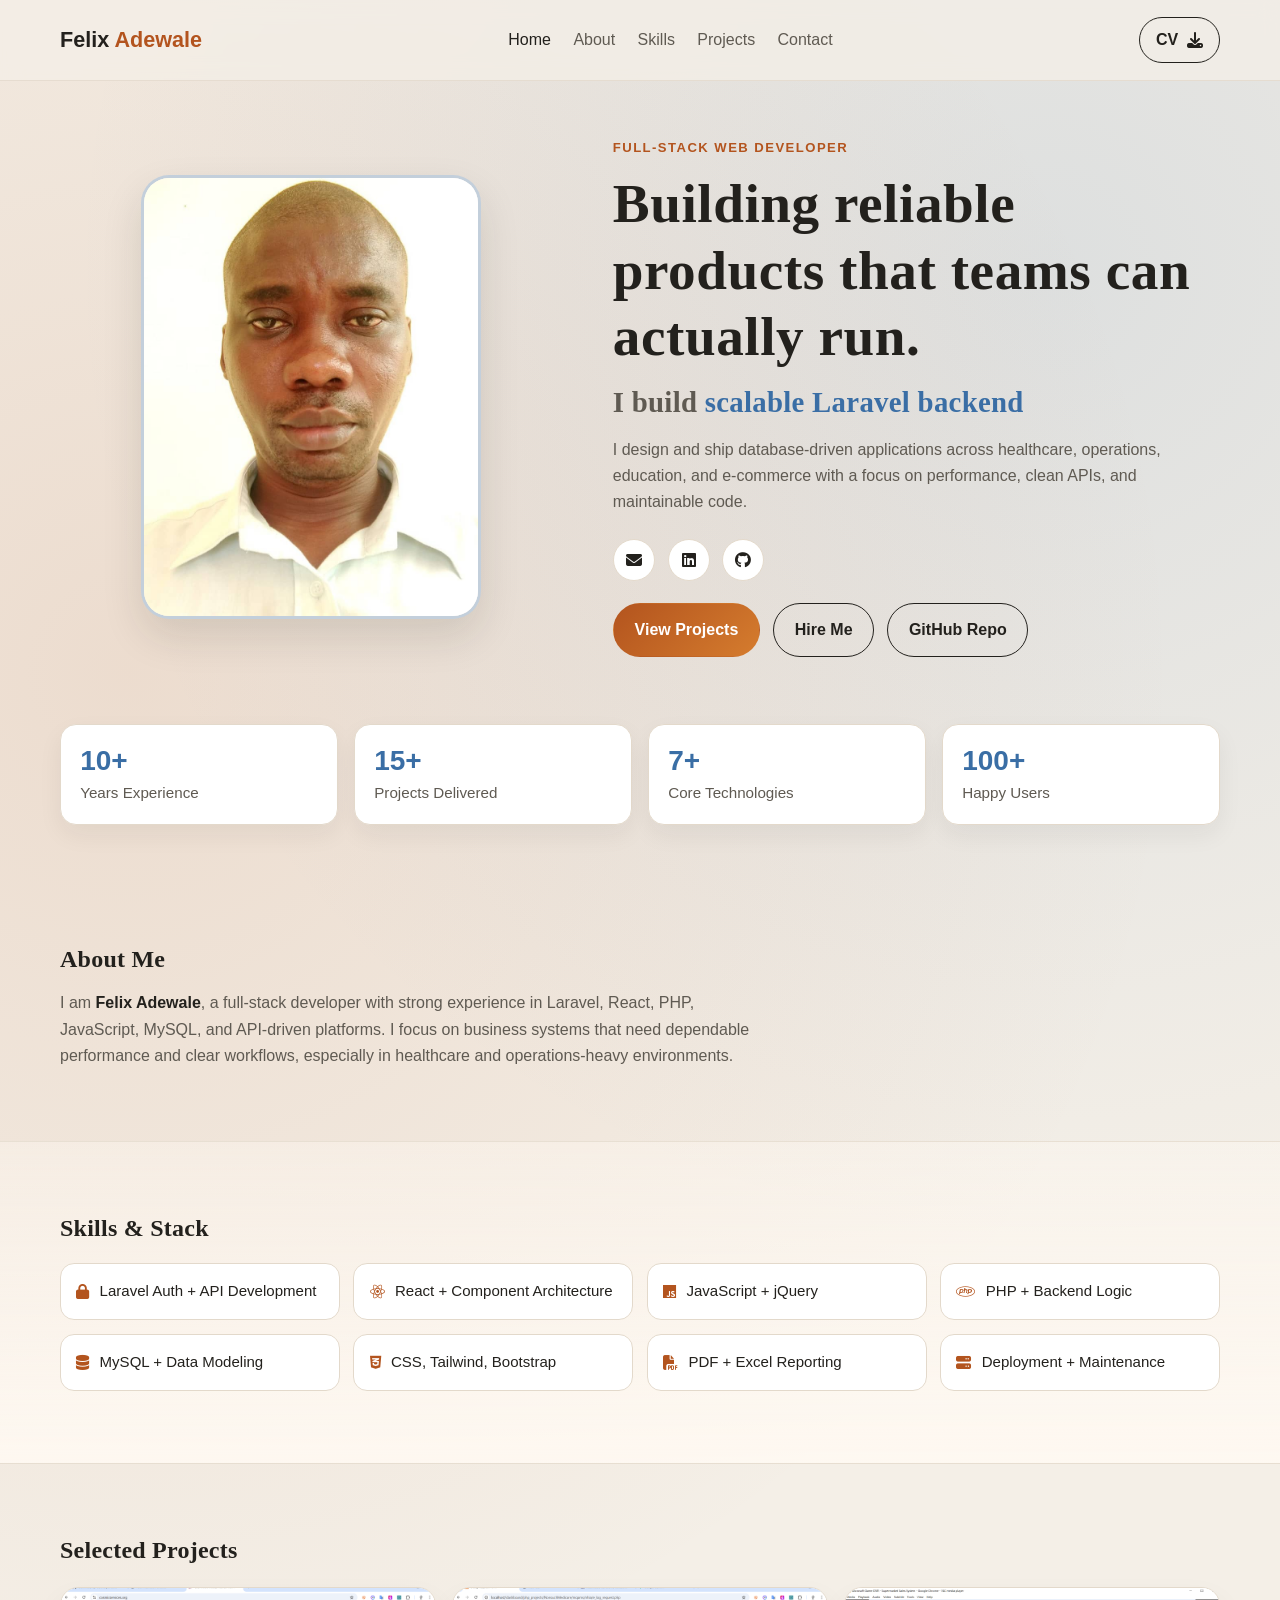
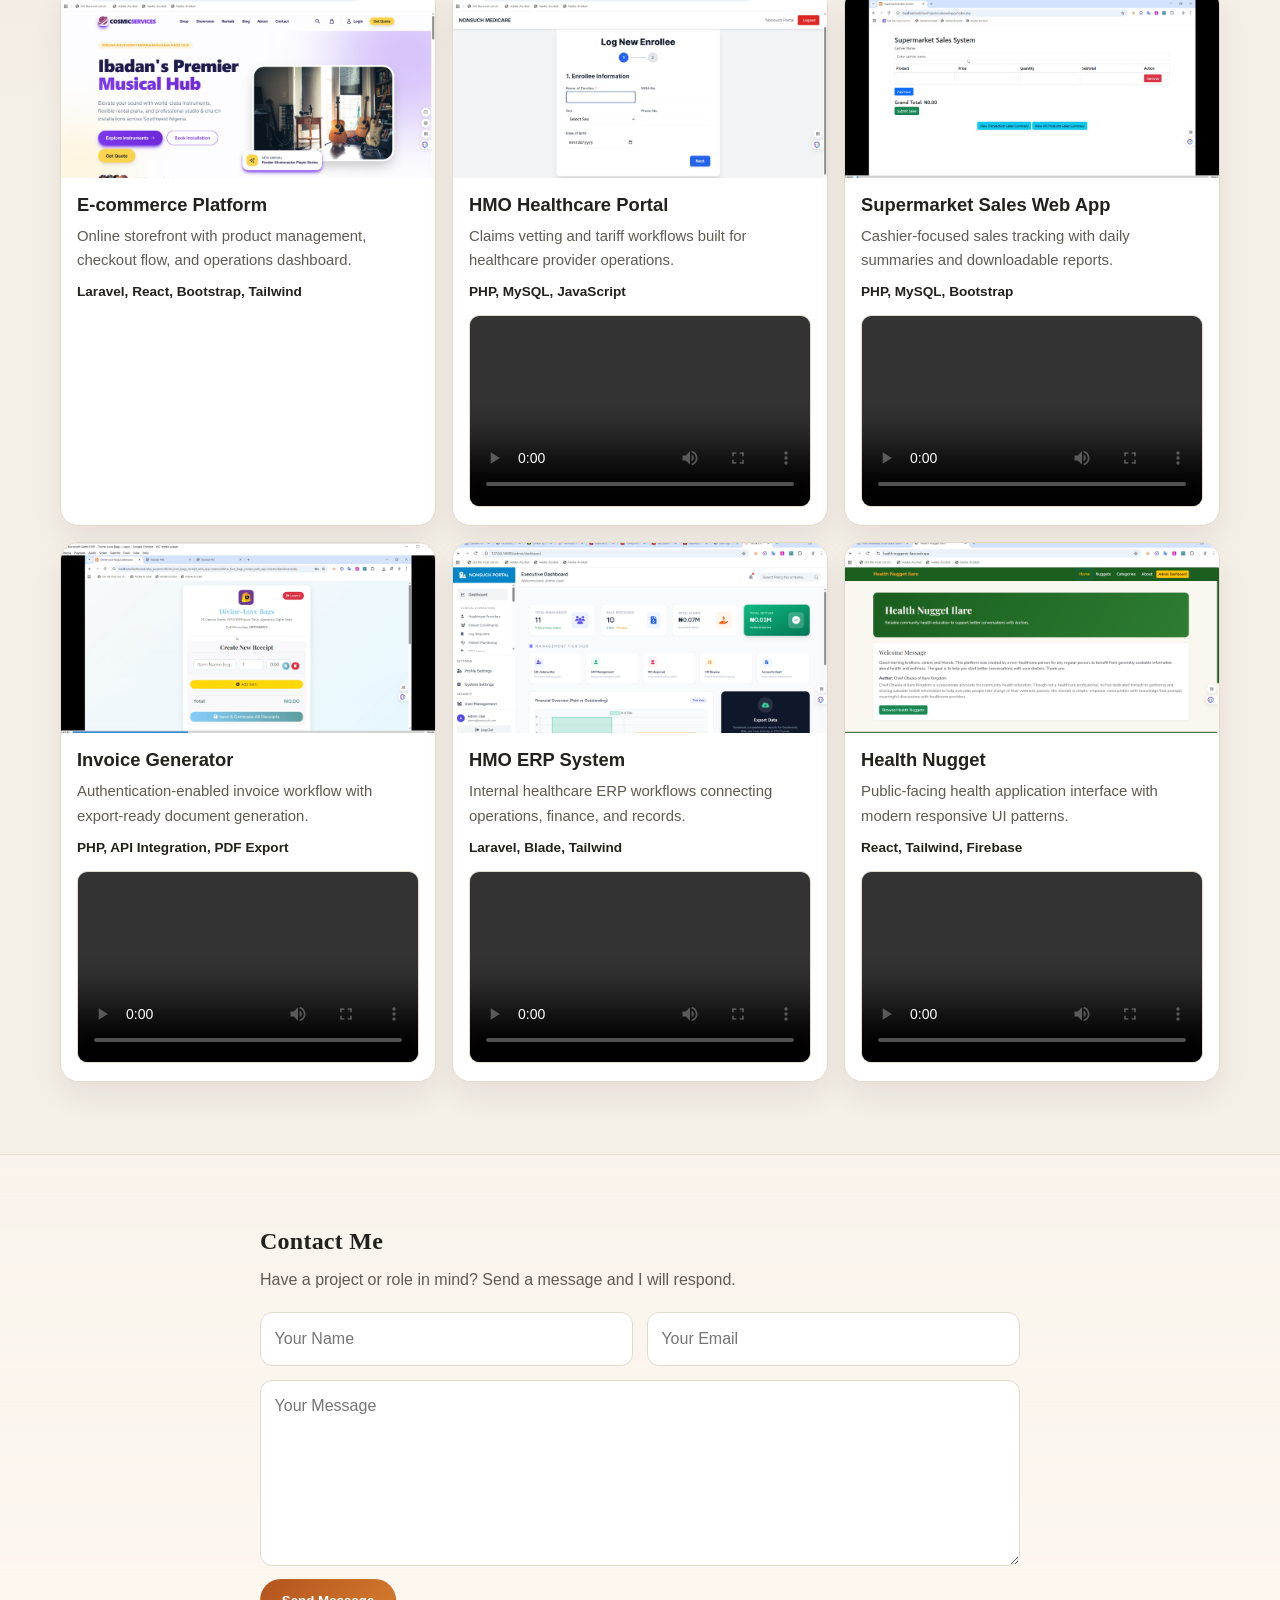
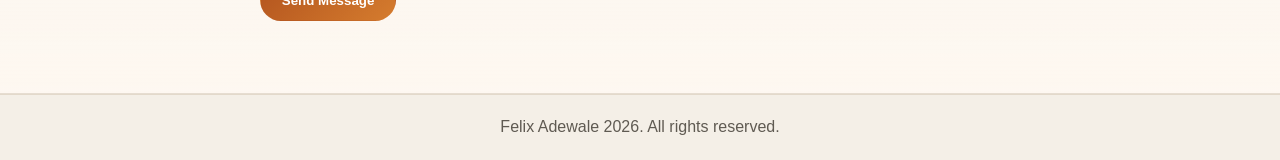
==== commit ca83ab98: "updated the images" ====
--- a/index.html
+++ b/index.html
@@ -168,7 +168,7 @@
                 </article>
 
                 <article class="project-card reveal" style="--delay: .6s">
-                    <img src="assets/images/nonsuch20262.png" alt="Health product preview">
+                    <img src="assets/images/Health Nugget Ilare - Google Chrome 2_23_2026 10_00_07 PM.png" alt="Health product preview">
                     <div class="project-body">
                         <h3>Health Nugget</h3>
                         <p>Public-facing health application interface with modern responsive UI patterns.</p>
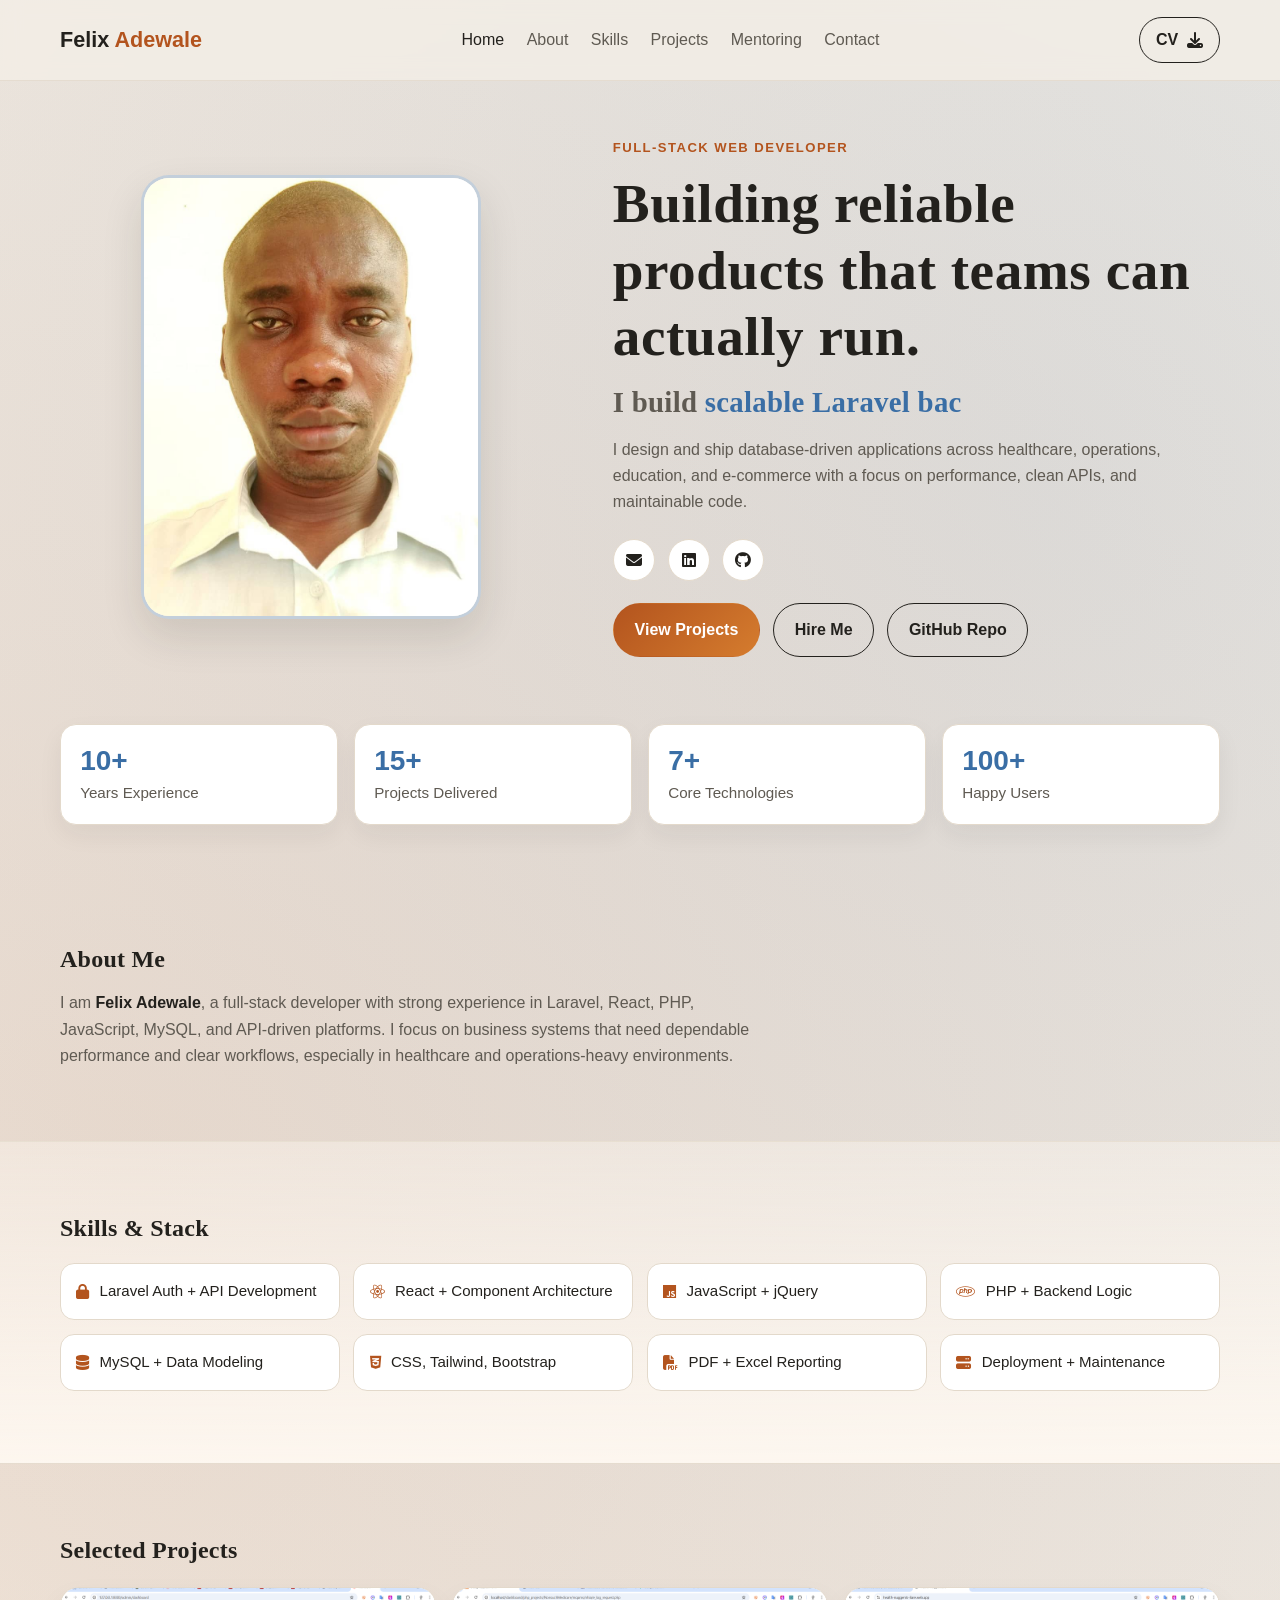
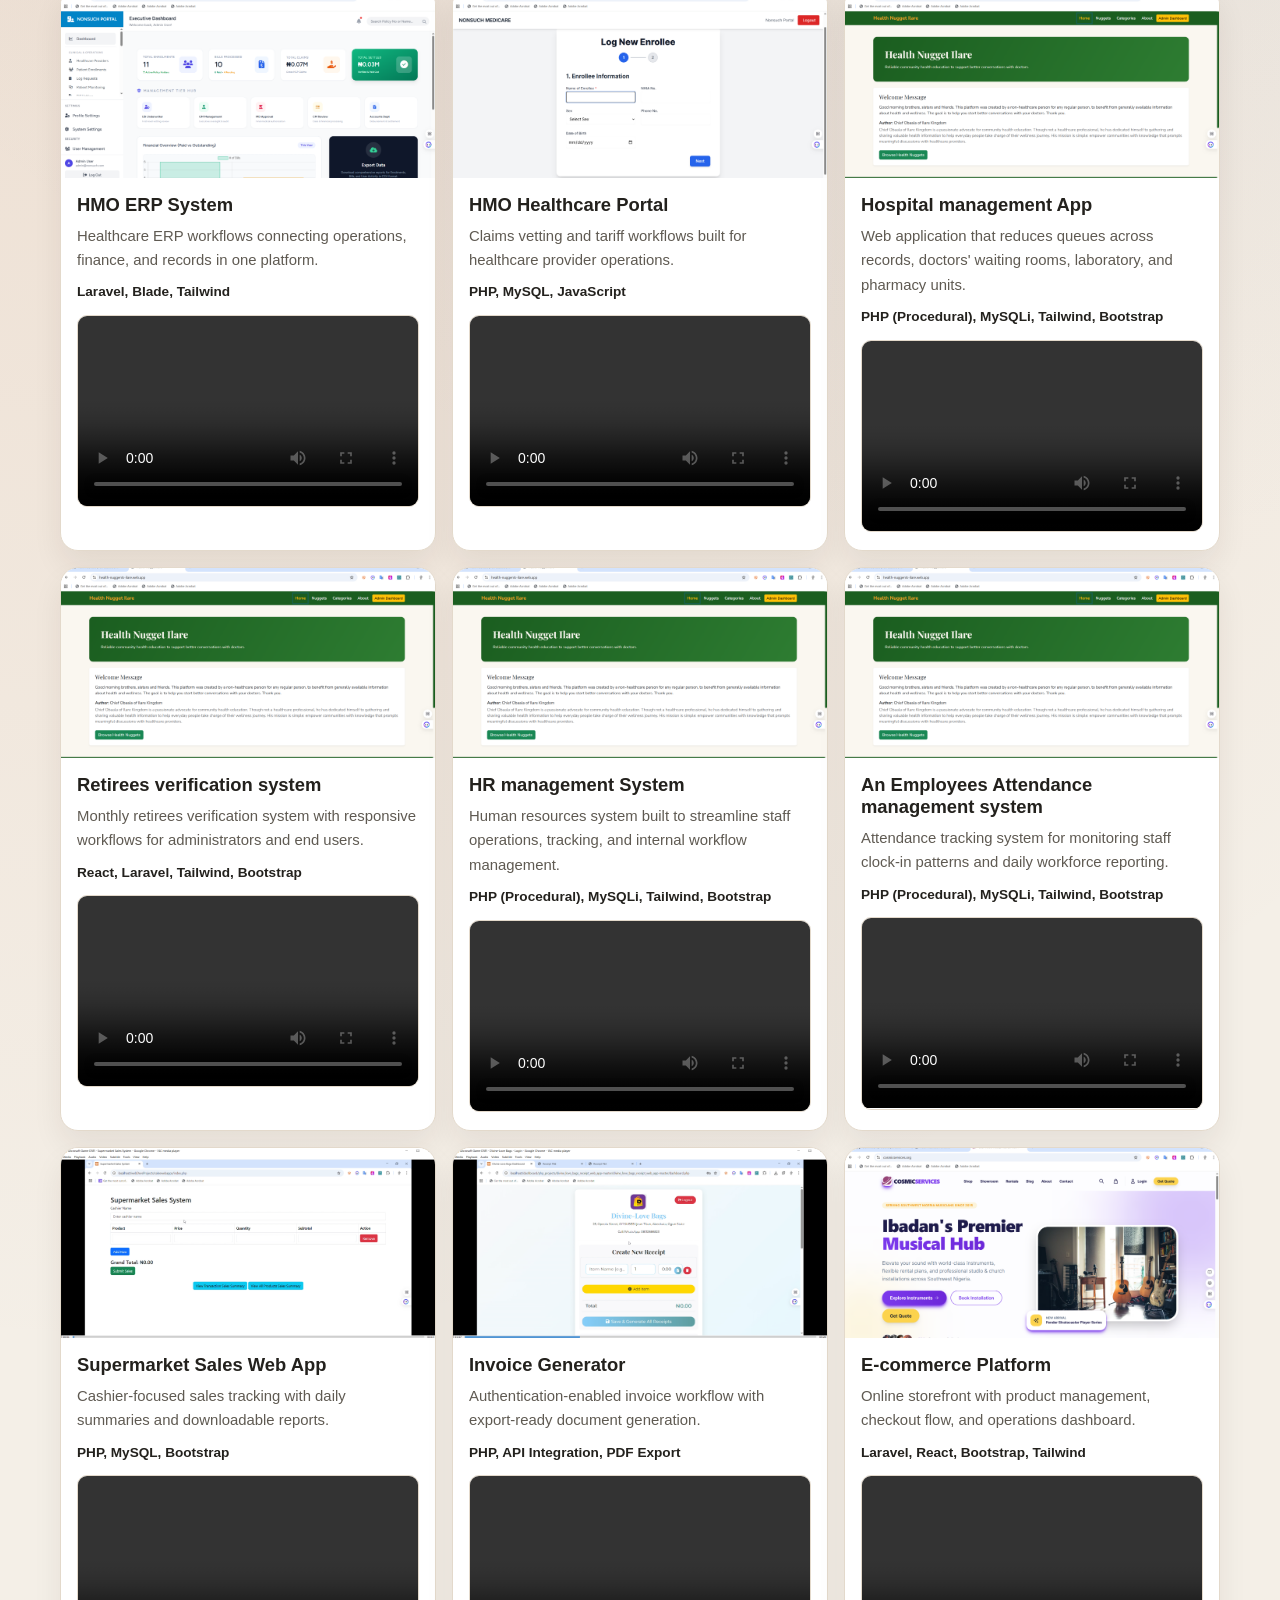
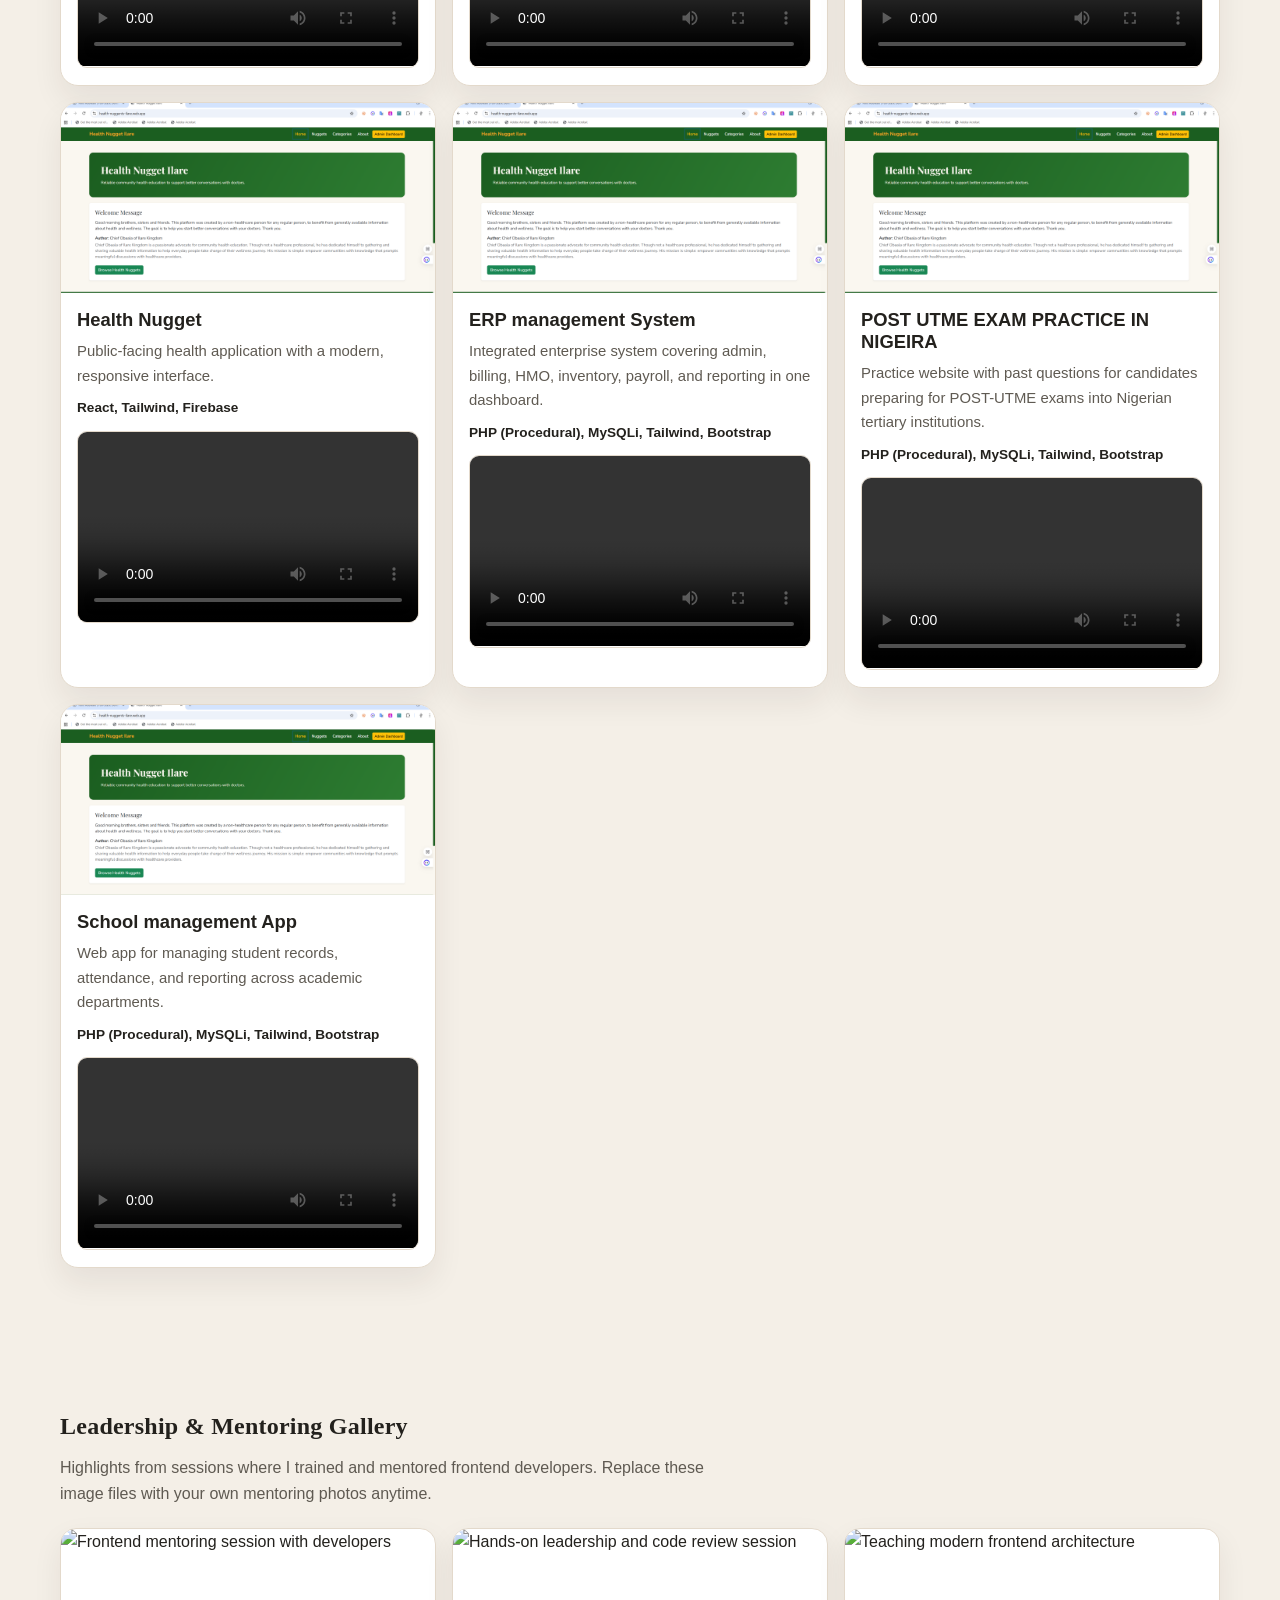
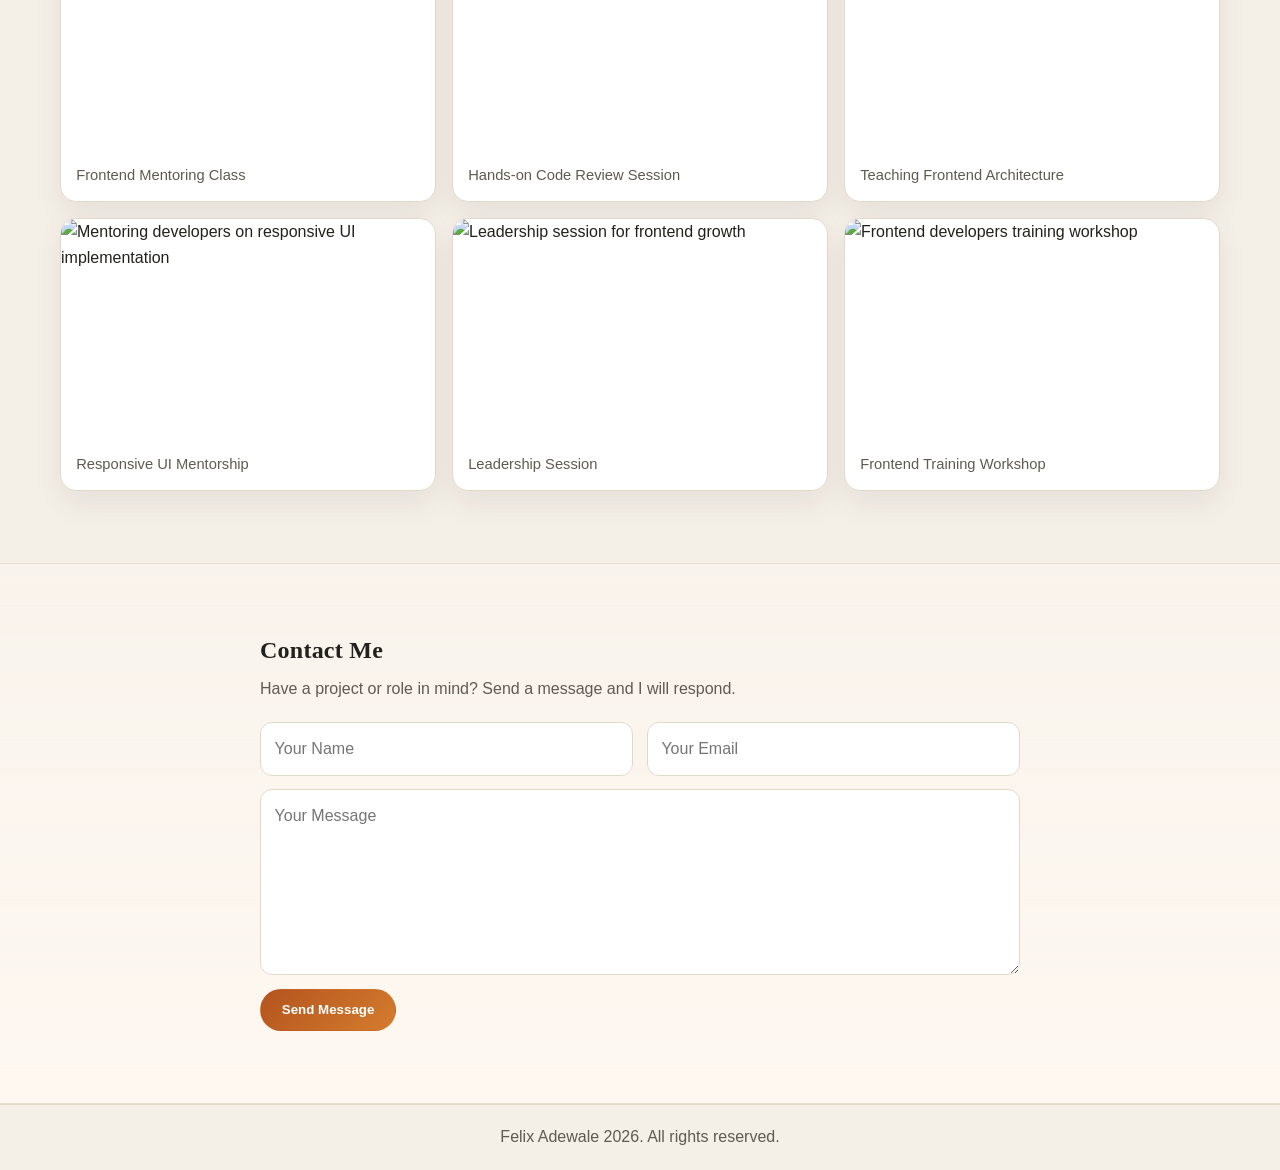
==== commit 83f0ee06: "updated some projects in project segment" ====
--- a/index.html
+++ b/index.html
@@ -27,7 +27,8 @@
                 <li><a href="#about" style="--i: 3">About</a></li>
                 <li><a href="#skills" style="--i: 4">Skills</a></li>
                 <li><a href="#portfolio" style="--i: 5">Projects</a></li>
-                <li><a href="#contact" style="--i: 6">Contact</a></li>
+                <li><a href="#mentoring" style="--i: 6">Mentoring</a></li>
+                <li><a href="#contact" style="--i: 7">Contact</a></li>
             </ul>
 
             <a href="assets/cv/Felix-Adewale-CV.docx" target="_blank" rel="noopener" class="cvbtn" style="--i: 7">
@@ -111,73 +112,199 @@
             <h2>Selected Projects</h2>
             <div class="portfolio-grid">
                 <article class="project-card reveal" style="--delay: .1s">
-                    <img src="assets/images/cosmic.png" alt="E-commerce interface preview">
+                    <img src="assets/images/nonsuch20261.png" alt="HMO ERP system dashboard preview">
+                    <div class="project-body">
+                        <h3>HMO ERP System</h3>
+                        <p>Healthcare ERP workflows connecting operations, finance, and records in one platform.</p>
+                        <p class="tech">Laravel, Blade, Tailwind</p>
+                        <video controls preload="metadata">
+                            <source src="assets/videos/nonsuch20262.mp4" type="video/mp4">
+                        </video>
+                    </div>
+                </article>
+
+                <article class="project-card reveal" style="--delay: .2s">
+                    <img src="assets/images/hmo.png" alt="HMO healthcare portal preview">
+                    <div class="project-body">
+                        <h3>HMO Healthcare Portal</h3>
+                        <p>Claims vetting and tariff workflows built for healthcare provider operations.</p>
+                        <p class="tech">PHP, MySQL, JavaScript</p>
+                        <video controls preload="metadata">
+                            <source src="assets/videos/Nonsuch portal demo.mp4" type="video/mp4">
+                        </video>
+                    </div>
+                </article>
+
+                <article class="project-card reveal" style="--delay: .3s">
+                    <img src="assets/images/Health Nugget Ilare - Google Chrome 2_23_2026 10_00_07 PM.png" alt="Hospital management app preview">
+                    <div class="project-body">
+                        <h3>Hospital management App</h3>
+                        <p>Web application that reduces queues across records, doctors' waiting rooms, laboratory, and pharmacy units.</p>
+                        <p class="tech">PHP (Procedural), MySQLi, Tailwind, Bootstrap</p>
+                        <video controls preload="metadata">
+                            <source src="assets/videos/Health Nugget Ilare - Google Chrome 2026-02-22 16-29-55.mp4" type="video/mp4">
+                        </video>
+                    </div>
+                </article>
+
+                <article class="project-card reveal" style="--delay: .4s">
+                    <img src="assets/images/Health Nugget Ilare - Google Chrome 2_23_2026 10_00_07 PM.png" alt="Retirees verification system preview">
+                    <div class="project-body">
+                        <h3>Retirees verification system</h3>
+                        <p>Monthly retirees verification system with responsive workflows for administrators and end users.</p>
+                        <p class="tech">React, Laravel, Tailwind, Bootstrap</p>
+                        <video controls preload="metadata">
+                            <source src="assets/videos/Health Nugget Ilare - Google Chrome 2026-02-22 16-29-55.mp4" type="video/mp4">
+                        </video>
+                    </div>
+                </article>
+
+                <article class="project-card reveal" style="--delay: .5s">
+                    <img src="assets/images/Health Nugget Ilare - Google Chrome 2_23_2026 10_00_07 PM.png" alt="HR management system preview">
+                    <div class="project-body">
+                        <h3>HR management System</h3>
+                        <p>Human resources system built to streamline staff operations, tracking, and internal workflow management.</p>
+                        <p class="tech">PHP (Procedural), MySQLi, Tailwind, Bootstrap</p>
+                        <video controls preload="metadata">
+                            <source src="assets/videos/Health Nugget Ilare - Google Chrome 2026-02-22 16-29-55.mp4" type="video/mp4">
+                        </video>
+                    </div>
+                </article>
+
+                <article class="project-card reveal" style="--delay: .6s">
+                    <img src="assets/images/Health Nugget Ilare - Google Chrome 2_23_2026 10_00_07 PM.png" alt="Employee attendance system preview">
+                    <div class="project-body">
+                        <h3>An Employees Attendance management system</h3>
+                        <p>Attendance tracking system for monitoring staff clock-in patterns and daily workforce reporting.</p>
+                        <p class="tech">PHP (Procedural), MySQLi, Tailwind, Bootstrap</p>
+                        <video controls preload="metadata">
+                            <source src="assets/videos/Health Nugget Ilare - Google Chrome 2026-02-22 16-29-55.mp4" type="video/mp4">
+                        </video>
+                    </div>
+                </article>
+
+                <article class="project-card reveal" style="--delay: .7s">
+                    <img src="assets/images/Microsoft Game DVR - Supermarket Sales System - Google Chrome - VLC media player 2_23_2026 11_55_02 AM.png" alt="Supermarket sales web app preview">
+                    <div class="project-body">
+                        <h3>Supermarket Sales Web App</h3>
+                        <p>Cashier-focused sales tracking with daily summaries and downloadable reports.</p>
+                        <p class="tech">PHP, MySQL, Bootstrap</p>
+                        <video controls preload="metadata">
+                            <source src="assets/videos/Supermarket Sales System - Google Chrome 2025-04-24 10-54-55.mp4" type="video/mp4">
+                        </video>
+                    </div>
+                </article>
+
+                <article class="project-card reveal" style="--delay: .8s">
+                    <img src="assets/images/Divine-Love Bags - Login - Google Chrome - VLC media player 2_23_2026 11_41_20 AM.png" alt="Invoice generator preview">
+                    <div class="project-body">
+                        <h3>Invoice Generator</h3>
+                        <p>Authentication-enabled invoice workflow with export-ready document generation.</p>
+                        <p class="tech">PHP, API Integration, PDF Export</p>
+                        <video controls preload="metadata">
+                            <source src="assets/videos/Divine-Love Bags - Login - Google Chrome 2025-08-23 15-38-43.mp4" type="video/mp4">
+                        </video>
+                    </div>
+                </article>
+
+                <article class="project-card reveal" style="--delay: .9s">
+                    <img src="assets/images/cosmic.png" alt="E-commerce platform preview">
                     <div class="project-body">
                         <h3>E-commerce Platform</h3>
                         <p>Online storefront with product management, checkout flow, and operations dashboard.</p>
                         <p class="tech">Laravel, React, Bootstrap, Tailwind</p>
-                    </div>
-                </article>
-
-                <article class="project-card reveal" style="--delay: .2s">
-                    <img src="assets/images/hmo.png" alt="HMO healthcare portal preview">
-                    <div class="project-body">
-                        <h3>HMO Healthcare Portal</h3>
-                        <p>Claims vetting and tariff workflows built for healthcare provider operations.</p>
-                        <p class="tech">PHP, MySQL, JavaScript</p>
-                        <video controls preload="metadata">
-                            <source src="assets/videos/Nonsuch portal demo.mp4" type="video/mp4">
-                        </video>
-                    </div>
-                </article>
-
-                <article class="project-card reveal" style="--delay: .3s">
-                    <img src="assets/images/Microsoft Game DVR - Supermarket Sales System - Google Chrome - VLC media player 2_23_2026 11_55_02 AM.png" alt="Supermarket sales web app preview">
-                    <div class="project-body">
-                        <h3>Supermarket Sales Web App</h3>
-                        <p>Cashier-focused sales tracking with daily summaries and downloadable reports.</p>
-                        <p class="tech">PHP, MySQL, Bootstrap</p>
-                        <video controls preload="metadata">
-                            <source src="assets/videos/Supermarket Sales System - Google Chrome 2025-04-24 10-54-55.mp4" type="video/mp4">
-                        </video>
-                    </div>
-                </article>
-
-                <article class="project-card reveal" style="--delay: .4s">
-                    <img src="assets/images/Divine-Love Bags - Login - Google Chrome - VLC media player 2_23_2026 11_41_20 AM.png" alt="Invoice system preview">
-                    <div class="project-body">
-                        <h3>Invoice Generator</h3>
-                        <p>Authentication-enabled invoice workflow with export-ready document generation.</p>
-                        <p class="tech">PHP, API Integration, PDF Export</p>
-                        <video controls preload="metadata">
-                            <source src="assets/videos/Divine-Love Bags - Login - Google Chrome 2025-08-23 15-38-43.mp4" type="video/mp4">
-                        </video>
-                    </div>
-                </article>
-
-                <article class="project-card reveal" style="--delay: .5s">
-                    <img src="assets/images/nonsuch20261.png" alt="ERP dashboard preview">
-                    <div class="project-body">
-                        <h3>HMO ERP System</h3>
-                        <p>Internal healthcare ERP workflows connecting operations, finance, and records.</p>
-                        <p class="tech">Laravel, Blade, Tailwind</p>
-                        <video controls preload="metadata">
-                            <source src="assets/videos/nonsuch20262.mp4" type="video/mp4">
-                        </video>
-                    </div>
-                </article>
-
-                <article class="project-card reveal" style="--delay: .6s">
-                    <img src="assets/images/Health Nugget Ilare - Google Chrome 2_23_2026 10_00_07 PM.png" alt="Health product preview">
+                        <video controls preload="metadata">
+                            <source src="assets/videos/cosmicsoundservices.mp4" type="video/mp4">
+                        </video>
+                    </div>
+                </article>
+
+                <article class="project-card reveal" style="--delay: 1s">
+                    <img src="assets/images/Health Nugget Ilare - Google Chrome 2_23_2026 10_00_07 PM.png" alt="Health Nugget app preview">
                     <div class="project-body">
                         <h3>Health Nugget</h3>
-                        <p>Public-facing health application interface with modern responsive UI patterns.</p>
+                        <p>Public-facing health application with a modern, responsive interface.</p>
                         <p class="tech">React, Tailwind, Firebase</p>
                         <video controls preload="metadata">
                             <source src="assets/videos/Health Nugget Ilare - Google Chrome 2026-02-22 16-29-55.mp4" type="video/mp4">
                         </video>
                     </div>
                 </article>
+
+                <article class="project-card reveal" style="--delay: 1.1s">
+                    <img src="assets/images/Health Nugget Ilare - Google Chrome 2_23_2026 10_00_07 PM.png" alt="Enterprise resource planning suite preview">
+                    <div class="project-body">
+                        <h3>ERP management System</h3>
+                        <p>Integrated enterprise system covering admin, billing, HMO, inventory, payroll, and reporting in one dashboard.</p>
+                        <p class="tech">PHP (Procedural), MySQLi, Tailwind, Bootstrap</p>
+                        <video controls preload="metadata">
+                            <source src="assets/videos/Health Nugget Ilare - Google Chrome 2026-02-22 16-29-55.mp4" type="video/mp4">
+                        </video>
+                    </div>
+                </article>
+
+                <article class="project-card reveal" style="--delay: 1.2s">
+                    <img src="assets/images/Health Nugget Ilare - Google Chrome 2_23_2026 10_00_07 PM.png" alt="POST-UTME practice platform preview">
+                    <div class="project-body">
+                        <h3>POST UTME EXAM PRACTICE IN NIGEIRA</h3>
+                        <p>Practice website with past questions for candidates preparing for POST-UTME exams into Nigerian tertiary institutions.</p>
+                        <p class="tech">PHP (Procedural), MySQLi, Tailwind, Bootstrap</p>
+                        <video controls preload="metadata">
+                            <source src="assets/videos/Health Nugget Ilare - Google Chrome 2026-02-22 16-29-55.mp4" type="video/mp4">
+                        </video>
+                    </div>
+                </article>
+
+                <article class="project-card reveal" style="--delay: 1.3s">
+                    <img src="assets/images/Health Nugget Ilare - Google Chrome 2_23_2026 10_00_07 PM.png" alt="School management app preview">
+                    <div class="project-body">
+                        <h3>School management App</h3>
+                        <p>Web app for managing student records, attendance, and reporting across academic departments.</p>
+                        <p class="tech">PHP (Procedural), MySQLi, Tailwind, Bootstrap</p>
+                        <video controls preload="metadata">
+                            <source src="assets/videos/Health Nugget Ilare - Google Chrome 2026-02-22 16-29-55.mp4" type="video/mp4">
+                        </video>
+                    </div>
+                </article>
+            </div>
+        </section>
+
+        <section id="mentoring" class="section container">
+            <h2>Leadership & Mentoring Gallery</h2>
+            <p class="mentoring-intro">
+                Highlights from sessions where I trained and mentored frontend developers. Replace these image files with your own mentoring photos anytime.
+            </p>
+
+            <div class="mentoring-grid">
+                <figure class="mentoring-card reveal" style="--delay: .1s">
+                    <img src="assets/images/mentoring/mentor-session-1.jpg" data-fallback-src="assets/images/felix.jpg" alt="Frontend mentoring session with developers">
+                    <figcaption>Frontend Mentoring Class</figcaption>
+                </figure>
+
+                <figure class="mentoring-card reveal" style="--delay: .2s">
+                    <img src="assets/images/mentoring/mentor-session-2.jpg" data-fallback-src="assets/images/felix.jpg" alt="Hands-on leadership and code review session">
+                    <figcaption>Hands-on Code Review Session</figcaption>
+                </figure>
+
+                <figure class="mentoring-card reveal" style="--delay: .3s">
+                    <img src="assets/images/mentoring/mentor-session-3.jpg" data-fallback-src="assets/images/felix.jpg" alt="Teaching modern frontend architecture">
+                    <figcaption>Teaching Frontend Architecture</figcaption>
+                </figure>
+
+                <figure class="mentoring-card reveal" style="--delay: .4s">
+                    <img src="assets/images/mentoring/mentor-session-4.jpg" data-fallback-src="assets/images/felix.jpg" alt="Mentoring developers on responsive UI implementation">
+                    <figcaption>Responsive UI Mentorship</figcaption>
+                </figure>
+
+                <figure class="mentoring-card reveal" style="--delay: .5s">
+                    <img src="assets/images/mentoring/mentor-session-5.jpg" data-fallback-src="assets/images/felix.jpg" alt="Leadership session for frontend growth">
+                    <figcaption>Leadership Session</figcaption>
+                </figure>
+
+                <figure class="mentoring-card reveal" style="--delay: .6s">
+                    <img src="assets/images/mentoring/mentor-session-6.jpg" data-fallback-src="assets/images/felix.jpg" alt="Frontend developers training workshop">
+                    <figcaption>Frontend Training Workshop</figcaption>
+                </figure>
             </div>
         </section>
 
@@ -201,5 +328,3 @@
     </footer>
 </body>
 </html>
-
-
--- a/style.css
+++ b/style.css
@@ -384,6 +384,44 @@
     object-fit: cover;
 }
 
+.mentoring-intro {
+    margin-top: .85rem;
+    color: var(--muted);
+    max-width: 74ch;
+}
+
+.mentoring-grid {
+    margin-top: 1.3rem;
+    display: grid;
+    grid-template-columns: repeat(3, minmax(0, 1fr));
+    gap: 1rem;
+}
+
+.mentoring-card {
+    background: var(--card);
+    border: 1px solid var(--stroke);
+    border-radius: 16px;
+    overflow: hidden;
+    box-shadow: 0 12px 30px rgba(40, 35, 27, 0.07);
+    transition: transform .25s ease, box-shadow .25s ease;
+}
+
+.mentoring-card:hover {
+    transform: translateY(-4px);
+    box-shadow: 0 18px 32px rgba(40, 35, 27, 0.11);
+}
+
+.mentoring-card img {
+    height: 220px;
+    object-fit: cover;
+}
+
+.mentoring-card figcaption {
+    padding: .85rem .95rem;
+    font-size: .92rem;
+    color: var(--muted);
+}
+
 .contact-wrap {
     max-width: 760px;
 }
@@ -431,7 +469,8 @@
         grid-template-columns: repeat(3, minmax(0, 1fr));
     }
 
-    .portfolio-grid {
+    .portfolio-grid,
+    .mentoring-grid {
         grid-template-columns: repeat(2, minmax(0, 1fr));
     }
 }
@@ -502,7 +541,8 @@
 
     .stats,
     .skills-grid,
-    .portfolio-grid {
+    .portfolio-grid,
+    .mentoring-grid {
         grid-template-columns: 1fr;
     }
 
@@ -557,7 +597,8 @@
         --container: 1280px;
     }
 
-    .portfolio-grid {
+    .portfolio-grid,
+    .mentoring-grid {
         grid-template-columns: repeat(3, minmax(0, 1fr));
         gap: 1.2rem;
     }
@@ -565,6 +606,7 @@
 
 @media (hover: none) {
     .project-card:hover,
+    .mentoring-card:hover,
     .btn:hover,
     .social-icons a:hover,
     .cvbtn:hover {
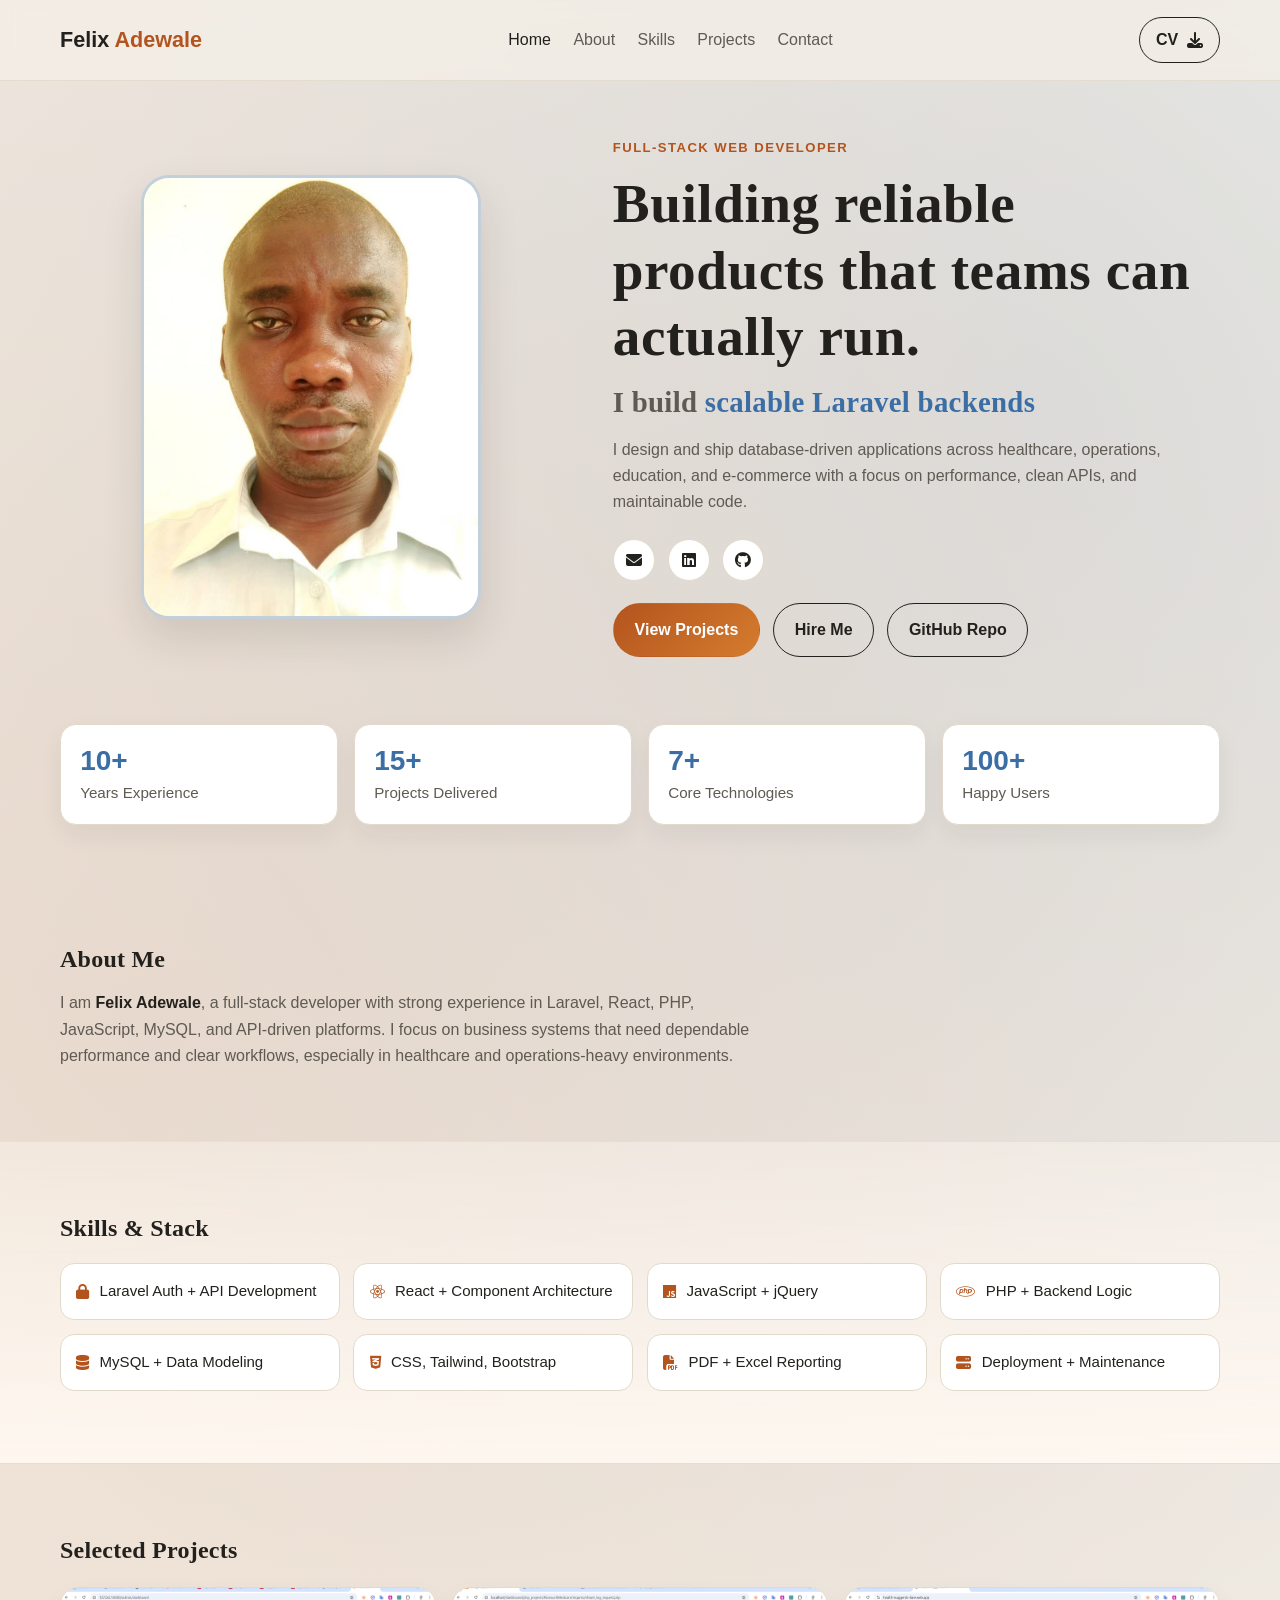
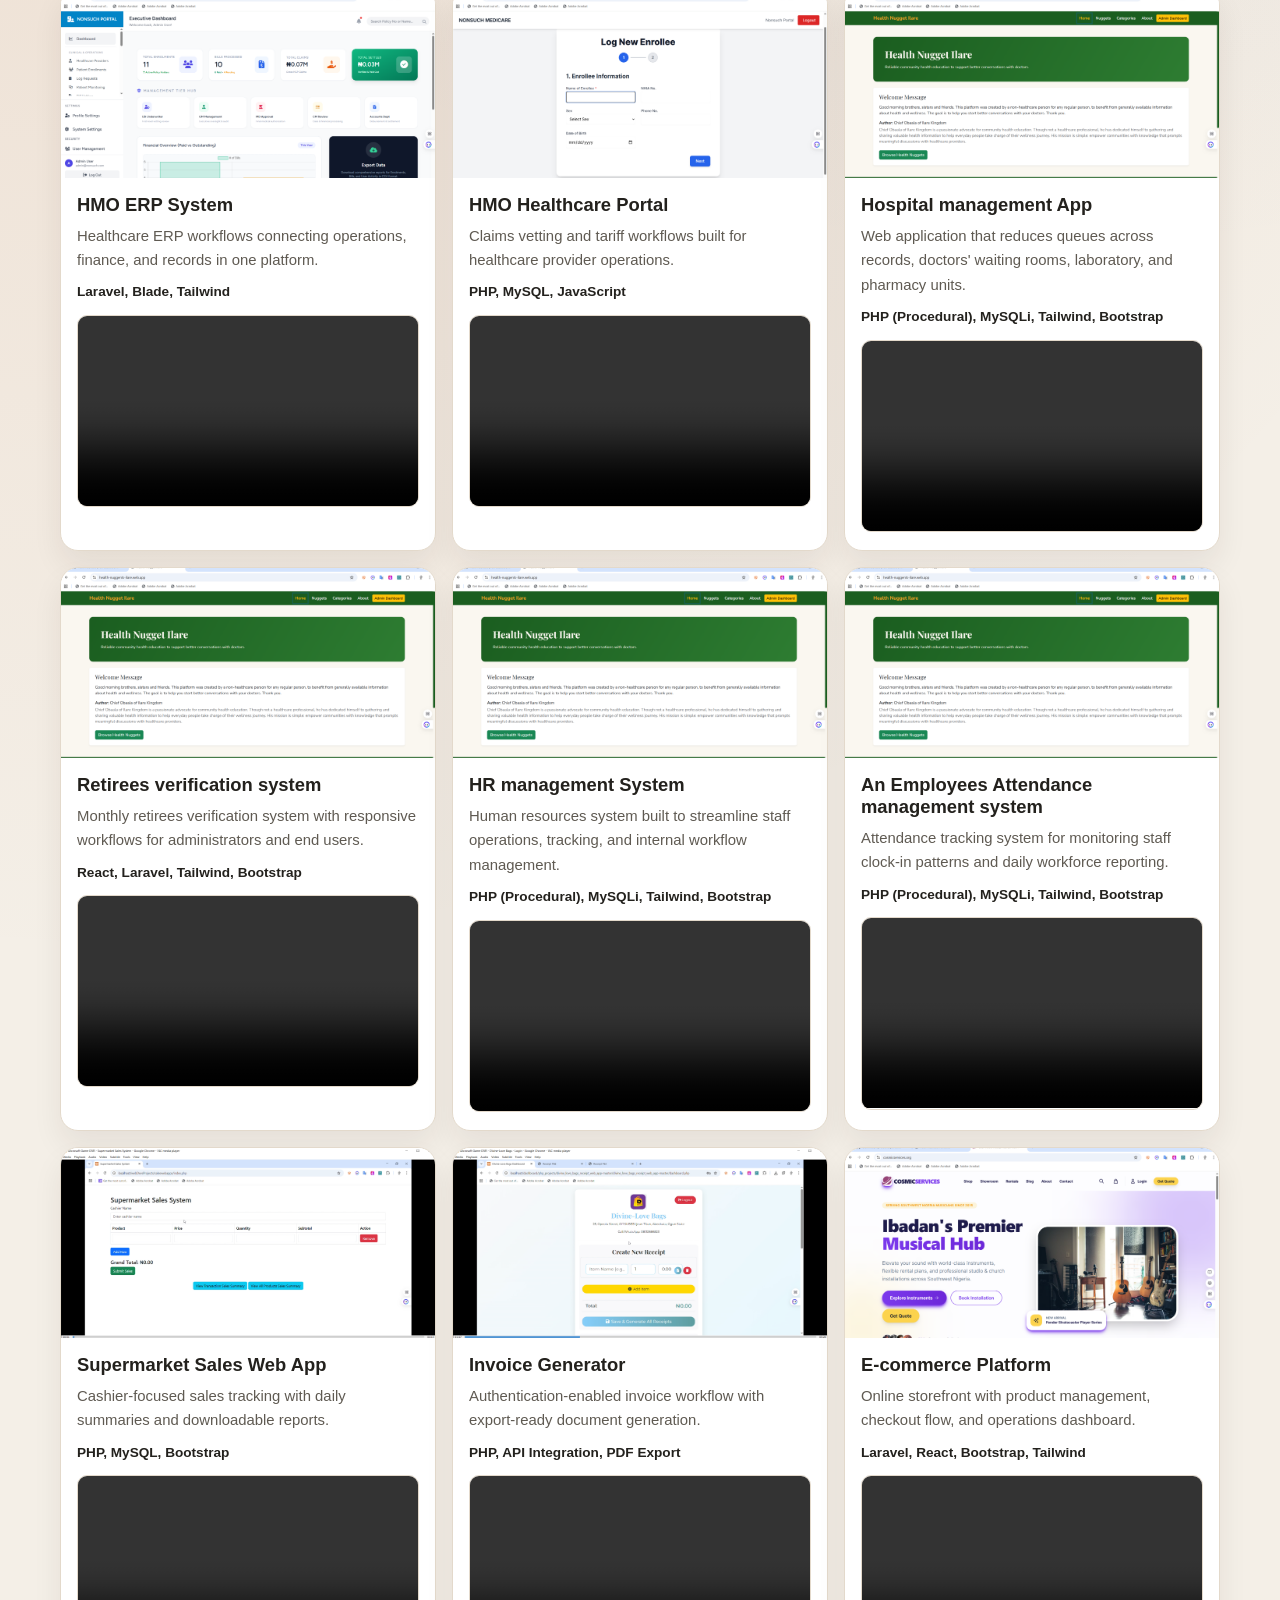
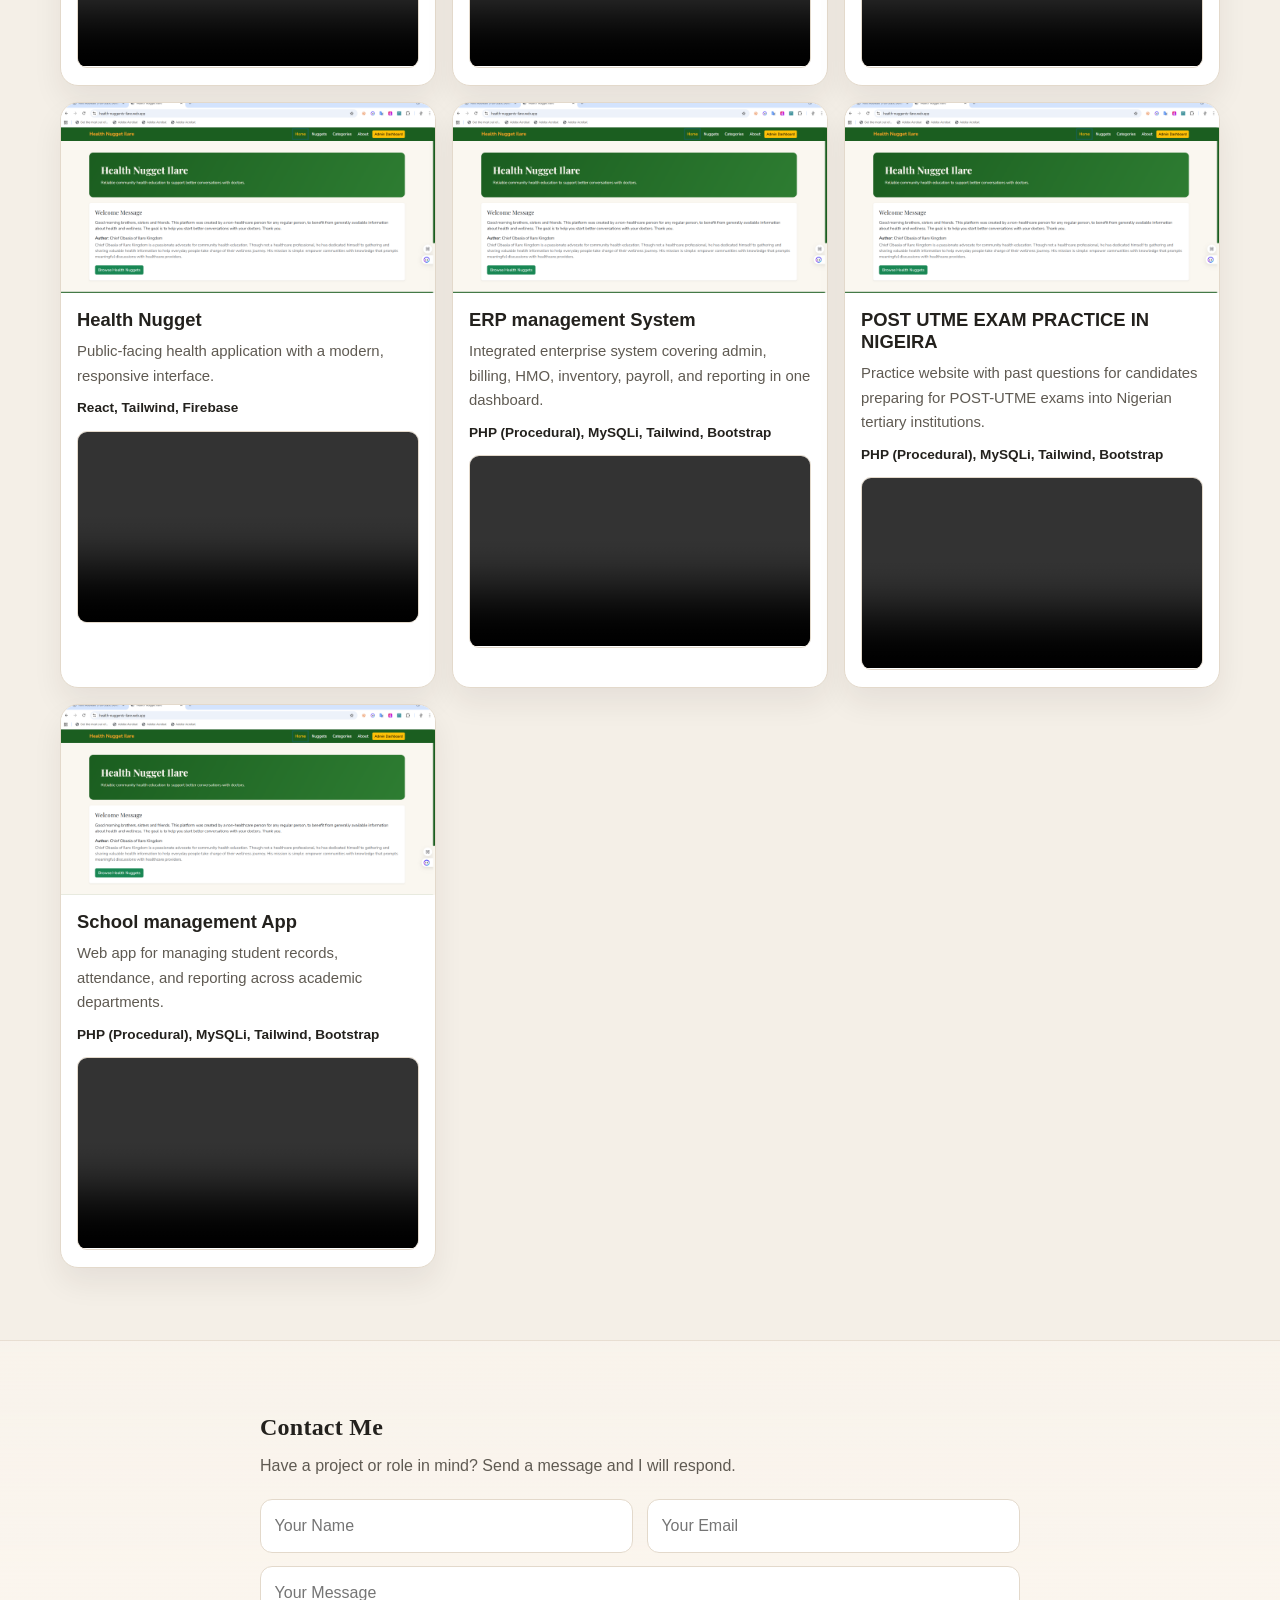
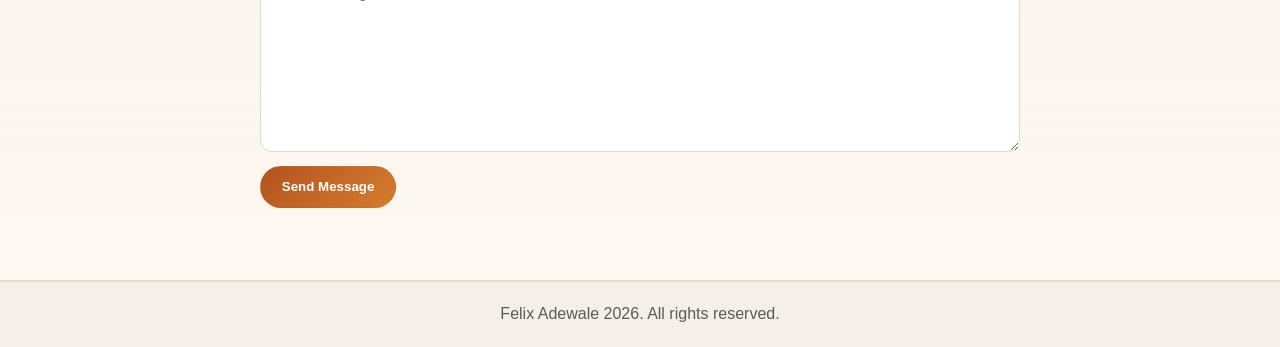
==== commit 2233bfc6: "updated my projects that is selelcted projects segment" ====
--- a/index.html
+++ b/index.html
@@ -27,8 +27,7 @@
                 <li><a href="#about" style="--i: 3">About</a></li>
                 <li><a href="#skills" style="--i: 4">Skills</a></li>
                 <li><a href="#portfolio" style="--i: 5">Projects</a></li>
-                <li><a href="#mentoring" style="--i: 6">Mentoring</a></li>
-                <li><a href="#contact" style="--i: 7">Contact</a></li>
+                <li><a href="#contact" style="--i: 6">Contact</a></li>
             </ul>
 
             <a href="assets/cv/Felix-Adewale-CV.docx" target="_blank" rel="noopener" class="cvbtn" style="--i: 7">
@@ -269,45 +268,6 @@
             </div>
         </section>
 
-        <section id="mentoring" class="section container">
-            <h2>Leadership & Mentoring Gallery</h2>
-            <p class="mentoring-intro">
-                Highlights from sessions where I trained and mentored frontend developers. Replace these image files with your own mentoring photos anytime.
-            </p>
-
-            <div class="mentoring-grid">
-                <figure class="mentoring-card reveal" style="--delay: .1s">
-                    <img src="assets/images/mentoring/mentor-session-1.jpg" data-fallback-src="assets/images/felix.jpg" alt="Frontend mentoring session with developers">
-                    <figcaption>Frontend Mentoring Class</figcaption>
-                </figure>
-
-                <figure class="mentoring-card reveal" style="--delay: .2s">
-                    <img src="assets/images/mentoring/mentor-session-2.jpg" data-fallback-src="assets/images/felix.jpg" alt="Hands-on leadership and code review session">
-                    <figcaption>Hands-on Code Review Session</figcaption>
-                </figure>
-
-                <figure class="mentoring-card reveal" style="--delay: .3s">
-                    <img src="assets/images/mentoring/mentor-session-3.jpg" data-fallback-src="assets/images/felix.jpg" alt="Teaching modern frontend architecture">
-                    <figcaption>Teaching Frontend Architecture</figcaption>
-                </figure>
-
-                <figure class="mentoring-card reveal" style="--delay: .4s">
-                    <img src="assets/images/mentoring/mentor-session-4.jpg" data-fallback-src="assets/images/felix.jpg" alt="Mentoring developers on responsive UI implementation">
-                    <figcaption>Responsive UI Mentorship</figcaption>
-                </figure>
-
-                <figure class="mentoring-card reveal" style="--delay: .5s">
-                    <img src="assets/images/mentoring/mentor-session-5.jpg" data-fallback-src="assets/images/felix.jpg" alt="Leadership session for frontend growth">
-                    <figcaption>Leadership Session</figcaption>
-                </figure>
-
-                <figure class="mentoring-card reveal" style="--delay: .6s">
-                    <img src="assets/images/mentoring/mentor-session-6.jpg" data-fallback-src="assets/images/felix.jpg" alt="Frontend developers training workshop">
-                    <figcaption>Frontend Training Workshop</figcaption>
-                </figure>
-            </div>
-        </section>
-
         <section id="contact" class="section section-muted">
             <div class="container contact-wrap reveal" style="--delay: .15s">
                 <h2>Contact Me</h2>
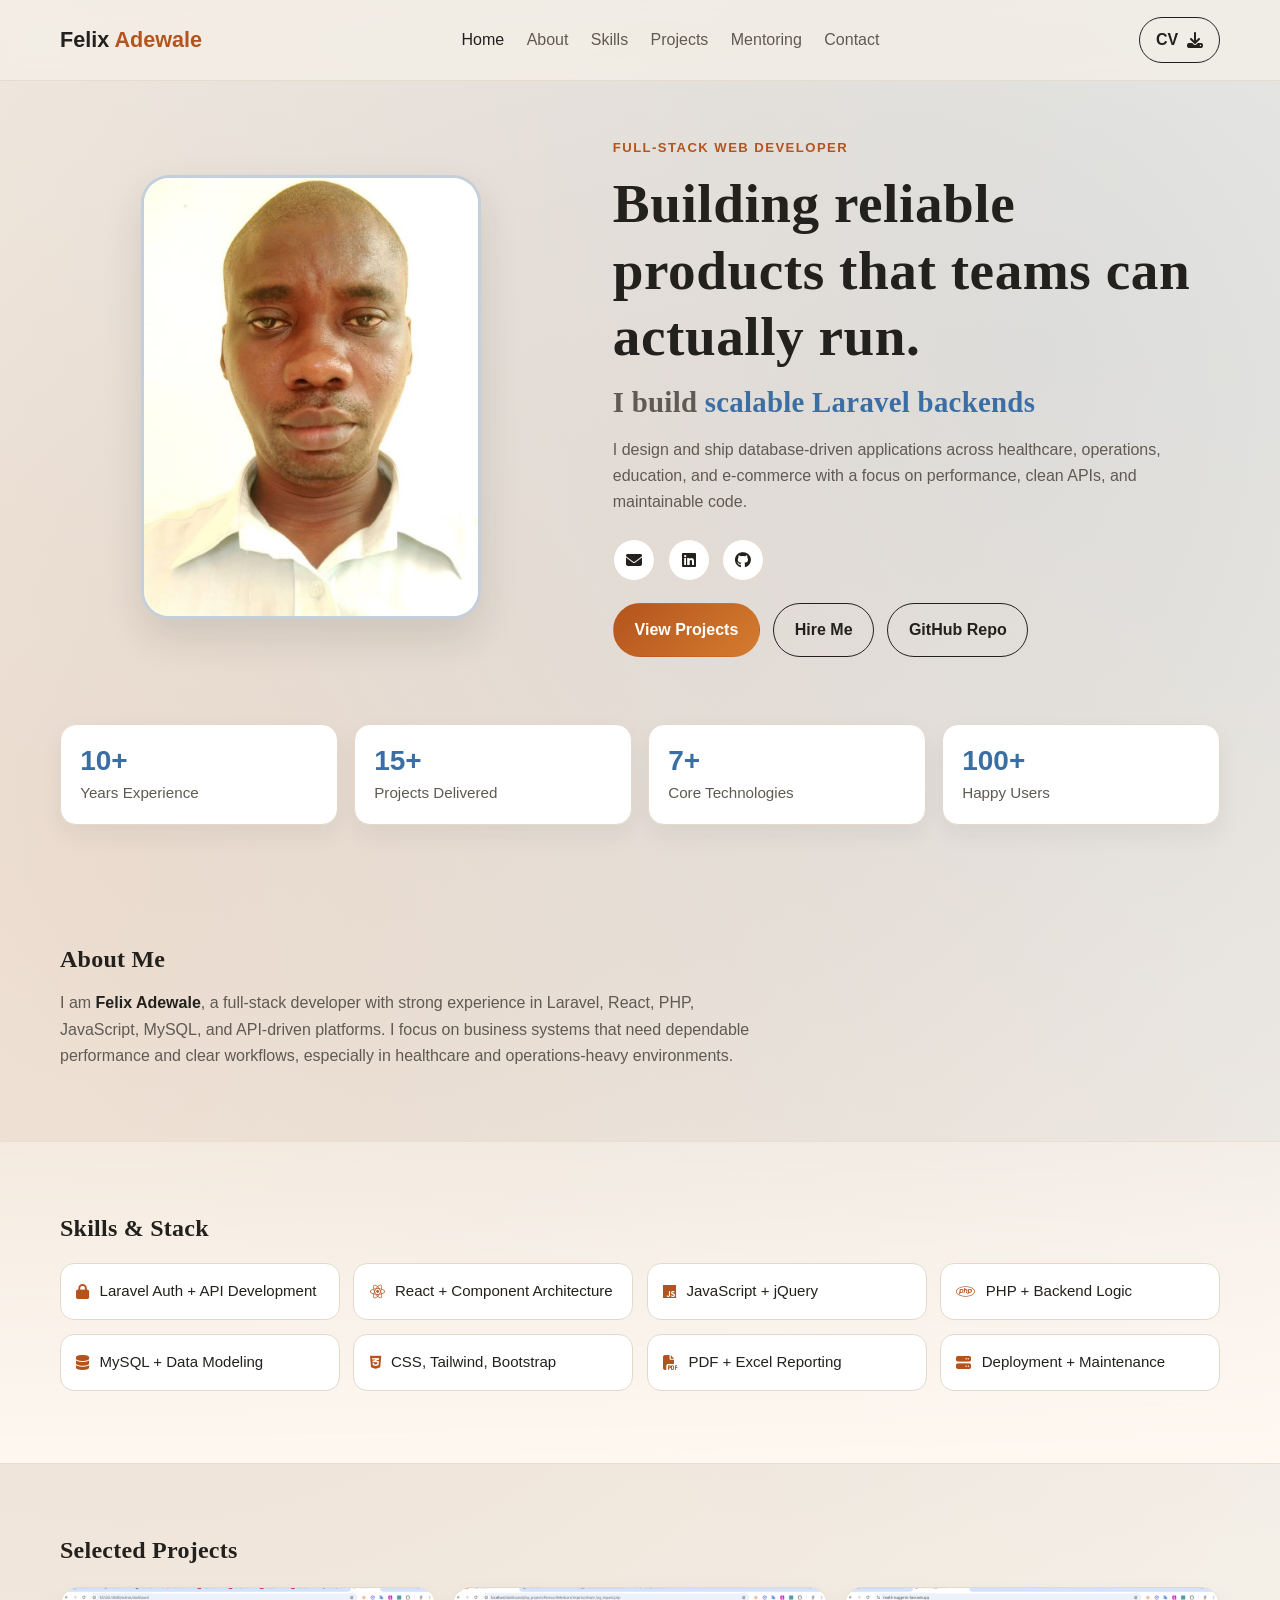
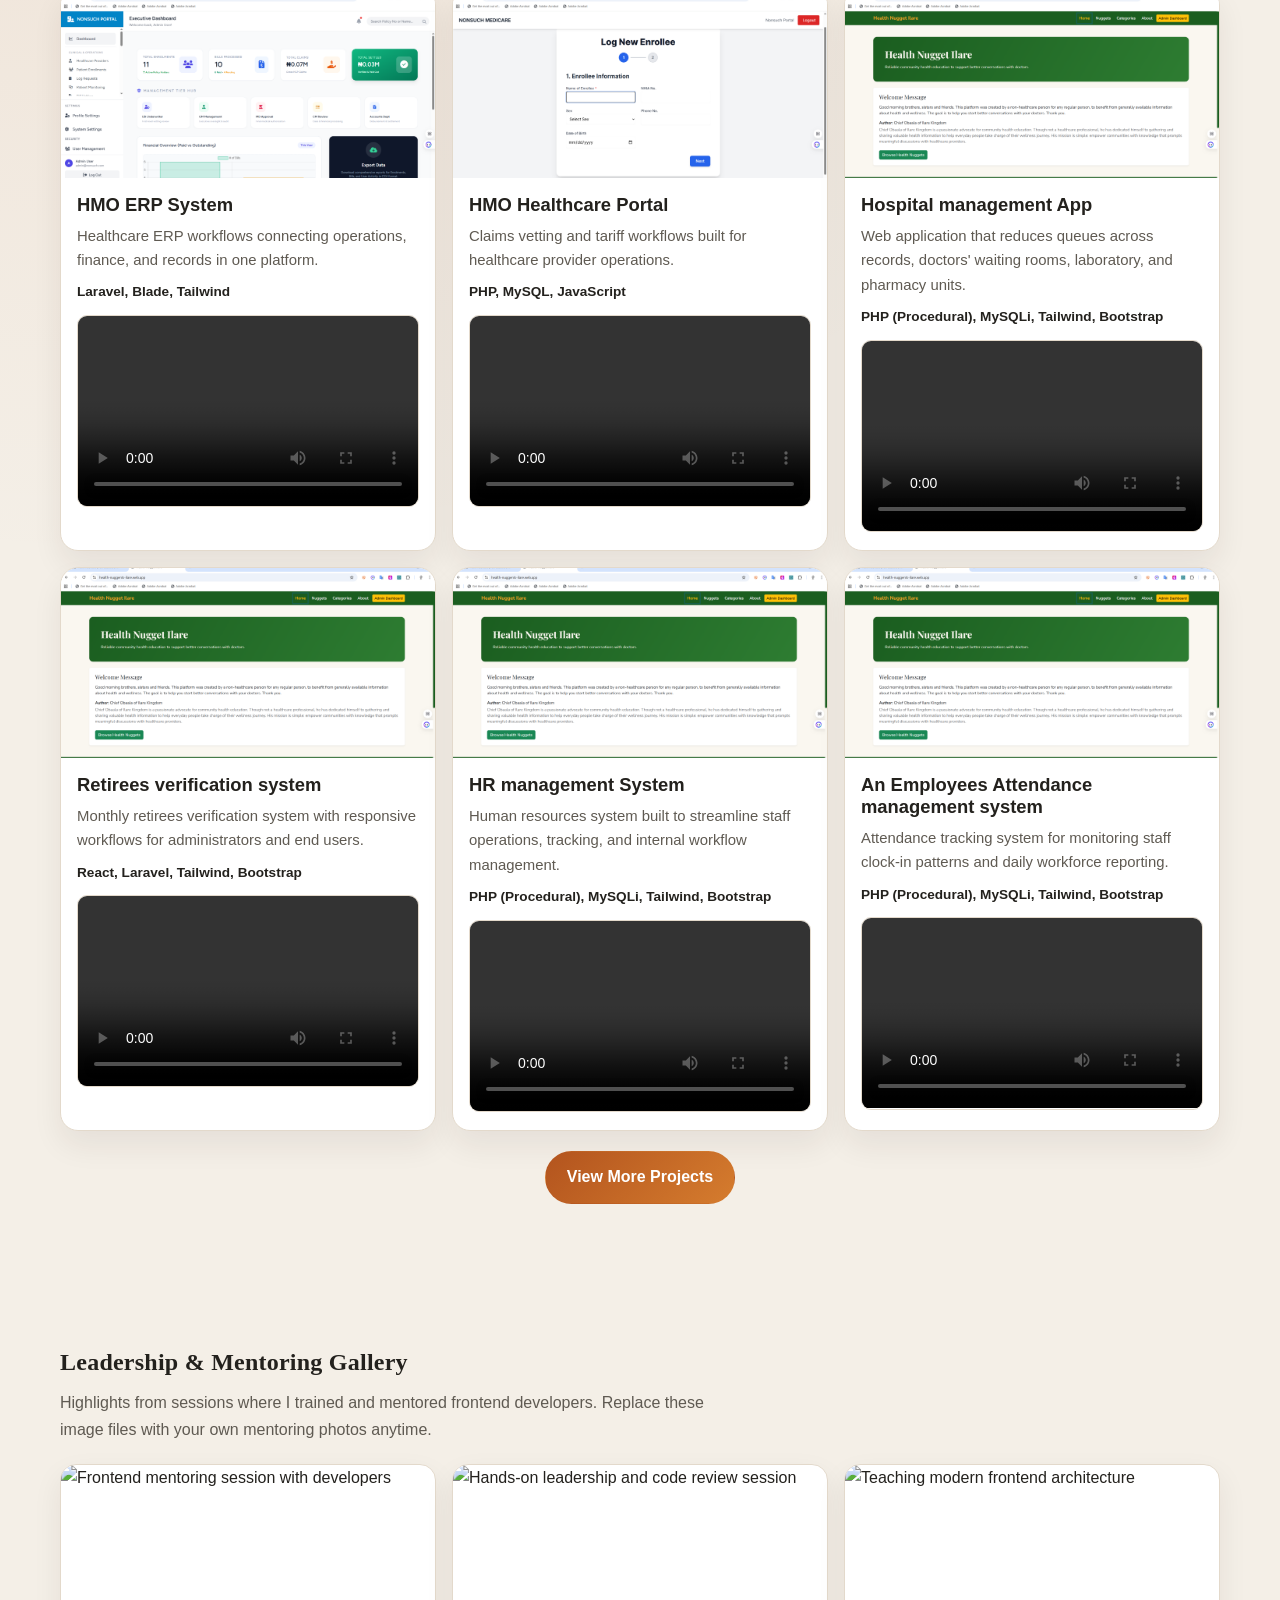
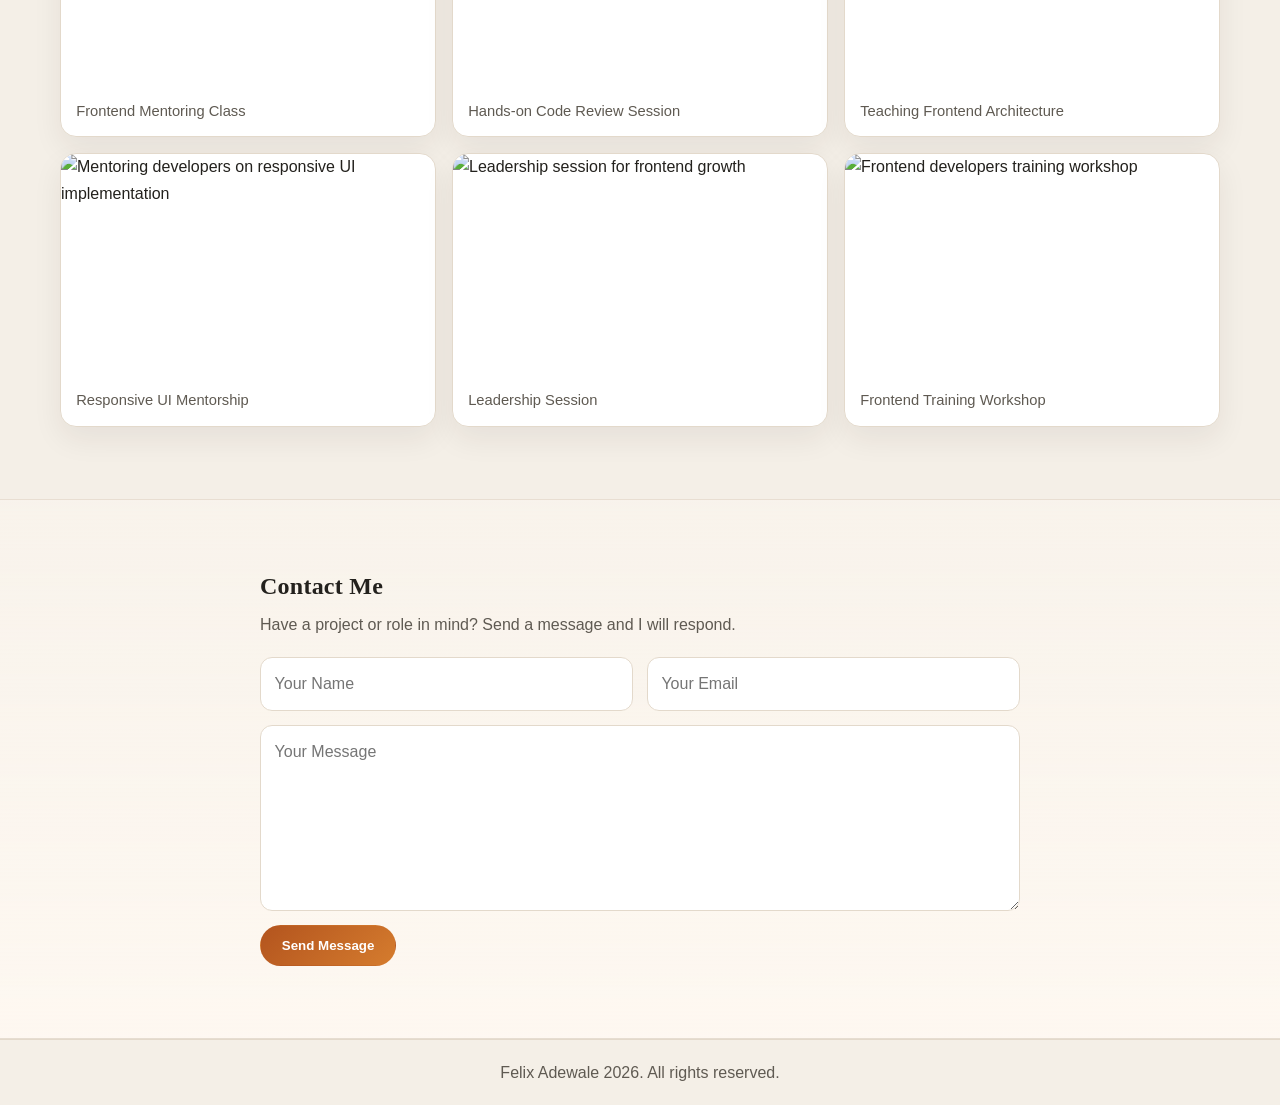
==== commit 32df2be6: "updated projects" ====
--- a/index.html
+++ b/index.html
@@ -27,7 +27,8 @@
                 <li><a href="#about" style="--i: 3">About</a></li>
                 <li><a href="#skills" style="--i: 4">Skills</a></li>
                 <li><a href="#portfolio" style="--i: 5">Projects</a></li>
-                <li><a href="#contact" style="--i: 6">Contact</a></li>
+                <li><a href="#mentoring" style="--i: 6">Mentoring</a></li>
+                <li><a href="#contact" style="--i: 7">Contact</a></li>
             </ul>
 
             <a href="assets/cv/Felix-Adewale-CV.docx" target="_blank" rel="noopener" class="cvbtn" style="--i: 7">
@@ -181,90 +182,48 @@
                         </video>
                     </div>
                 </article>
-
-                <article class="project-card reveal" style="--delay: .7s">
-                    <img src="assets/images/Microsoft Game DVR - Supermarket Sales System - Google Chrome - VLC media player 2_23_2026 11_55_02 AM.png" alt="Supermarket sales web app preview">
-                    <div class="project-body">
-                        <h3>Supermarket Sales Web App</h3>
-                        <p>Cashier-focused sales tracking with daily summaries and downloadable reports.</p>
-                        <p class="tech">PHP, MySQL, Bootstrap</p>
-                        <video controls preload="metadata">
-                            <source src="assets/videos/Supermarket Sales System - Google Chrome 2025-04-24 10-54-55.mp4" type="video/mp4">
-                        </video>
-                    </div>
-                </article>
-
-                <article class="project-card reveal" style="--delay: .8s">
-                    <img src="assets/images/Divine-Love Bags - Login - Google Chrome - VLC media player 2_23_2026 11_41_20 AM.png" alt="Invoice generator preview">
-                    <div class="project-body">
-                        <h3>Invoice Generator</h3>
-                        <p>Authentication-enabled invoice workflow with export-ready document generation.</p>
-                        <p class="tech">PHP, API Integration, PDF Export</p>
-                        <video controls preload="metadata">
-                            <source src="assets/videos/Divine-Love Bags - Login - Google Chrome 2025-08-23 15-38-43.mp4" type="video/mp4">
-                        </video>
-                    </div>
-                </article>
-
-                <article class="project-card reveal" style="--delay: .9s">
-                    <img src="assets/images/cosmic.png" alt="E-commerce platform preview">
-                    <div class="project-body">
-                        <h3>E-commerce Platform</h3>
-                        <p>Online storefront with product management, checkout flow, and operations dashboard.</p>
-                        <p class="tech">Laravel, React, Bootstrap, Tailwind</p>
-                        <video controls preload="metadata">
-                            <source src="assets/videos/cosmicsoundservices.mp4" type="video/mp4">
-                        </video>
-                    </div>
-                </article>
-
-                <article class="project-card reveal" style="--delay: 1s">
-                    <img src="assets/images/Health Nugget Ilare - Google Chrome 2_23_2026 10_00_07 PM.png" alt="Health Nugget app preview">
-                    <div class="project-body">
-                        <h3>Health Nugget</h3>
-                        <p>Public-facing health application with a modern, responsive interface.</p>
-                        <p class="tech">React, Tailwind, Firebase</p>
-                        <video controls preload="metadata">
-                            <source src="assets/videos/Health Nugget Ilare - Google Chrome 2026-02-22 16-29-55.mp4" type="video/mp4">
-                        </video>
-                    </div>
-                </article>
-
-                <article class="project-card reveal" style="--delay: 1.1s">
-                    <img src="assets/images/Health Nugget Ilare - Google Chrome 2_23_2026 10_00_07 PM.png" alt="Enterprise resource planning suite preview">
-                    <div class="project-body">
-                        <h3>ERP management System</h3>
-                        <p>Integrated enterprise system covering admin, billing, HMO, inventory, payroll, and reporting in one dashboard.</p>
-                        <p class="tech">PHP (Procedural), MySQLi, Tailwind, Bootstrap</p>
-                        <video controls preload="metadata">
-                            <source src="assets/videos/Health Nugget Ilare - Google Chrome 2026-02-22 16-29-55.mp4" type="video/mp4">
-                        </video>
-                    </div>
-                </article>
-
-                <article class="project-card reveal" style="--delay: 1.2s">
-                    <img src="assets/images/Health Nugget Ilare - Google Chrome 2_23_2026 10_00_07 PM.png" alt="POST-UTME practice platform preview">
-                    <div class="project-body">
-                        <h3>POST UTME EXAM PRACTICE IN NIGEIRA</h3>
-                        <p>Practice website with past questions for candidates preparing for POST-UTME exams into Nigerian tertiary institutions.</p>
-                        <p class="tech">PHP (Procedural), MySQLi, Tailwind, Bootstrap</p>
-                        <video controls preload="metadata">
-                            <source src="assets/videos/Health Nugget Ilare - Google Chrome 2026-02-22 16-29-55.mp4" type="video/mp4">
-                        </video>
-                    </div>
-                </article>
-
-                <article class="project-card reveal" style="--delay: 1.3s">
-                    <img src="assets/images/Health Nugget Ilare - Google Chrome 2_23_2026 10_00_07 PM.png" alt="School management app preview">
-                    <div class="project-body">
-                        <h3>School management App</h3>
-                        <p>Web app for managing student records, attendance, and reporting across academic departments.</p>
-                        <p class="tech">PHP (Procedural), MySQLi, Tailwind, Bootstrap</p>
-                        <video controls preload="metadata">
-                            <source src="assets/videos/Health Nugget Ilare - Google Chrome 2026-02-22 16-29-55.mp4" type="video/mp4">
-                        </video>
-                    </div>
-                </article>
+            </div>
+            <div class="view-more-wrap reveal" style="--delay: .7s">
+                <a href="projects.html" class="btn">View More Projects</a>
+            </div>
+        </section>
+
+        <section id="mentoring" class="section container">
+            <h2>Leadership & Mentoring Gallery</h2>
+            <p class="mentoring-intro">
+                Highlights from sessions where I trained and mentored frontend developers. Replace these image files with your own mentoring photos anytime.
+            </p>
+
+            <div class="mentoring-grid">
+                <figure class="mentoring-card reveal" style="--delay: .1s">
+                    <img src="assets/images/mentoring/mentor-session-1.jpg" data-fallback-src="assets/images/felix.jpg" alt="Frontend mentoring session with developers">
+                    <figcaption>Frontend Mentoring Class</figcaption>
+                </figure>
+
+                <figure class="mentoring-card reveal" style="--delay: .2s">
+                    <img src="assets/images/mentoring/mentor-session-2.jpg" data-fallback-src="assets/images/felix.jpg" alt="Hands-on leadership and code review session">
+                    <figcaption>Hands-on Code Review Session</figcaption>
+                </figure>
+
+                <figure class="mentoring-card reveal" style="--delay: .3s">
+                    <img src="assets/images/mentoring/mentor-session-3.jpg" data-fallback-src="assets/images/felix.jpg" alt="Teaching modern frontend architecture">
+                    <figcaption>Teaching Frontend Architecture</figcaption>
+                </figure>
+
+                <figure class="mentoring-card reveal" style="--delay: .4s">
+                    <img src="assets/images/mentoring/mentor-session-4.jpg" data-fallback-src="assets/images/felix.jpg" alt="Mentoring developers on responsive UI implementation">
+                    <figcaption>Responsive UI Mentorship</figcaption>
+                </figure>
+
+                <figure class="mentoring-card reveal" style="--delay: .5s">
+                    <img src="assets/images/mentoring/mentor-session-5.jpg" data-fallback-src="assets/images/felix.jpg" alt="Leadership session for frontend growth">
+                    <figcaption>Leadership Session</figcaption>
+                </figure>
+
+                <figure class="mentoring-card reveal" style="--delay: .6s">
+                    <img src="assets/images/mentoring/mentor-session-6.jpg" data-fallback-src="assets/images/felix.jpg" alt="Frontend developers training workshop">
+                    <figcaption>Frontend Training Workshop</figcaption>
+                </figure>
             </div>
         </section>
 
--- a/style.css
+++ b/style.css
@@ -382,6 +382,18 @@
     border: 1px solid var(--stroke);
     aspect-ratio: 16 / 9;
     object-fit: cover;
+}
+
+.projects-page-intro {
+    margin-top: .8rem;
+    color: var(--muted);
+    max-width: 75ch;
+}
+
+.view-more-wrap {
+    margin-top: 1.25rem;
+    display: flex;
+    justify-content: center;
 }
 
 .mentoring-intro {
